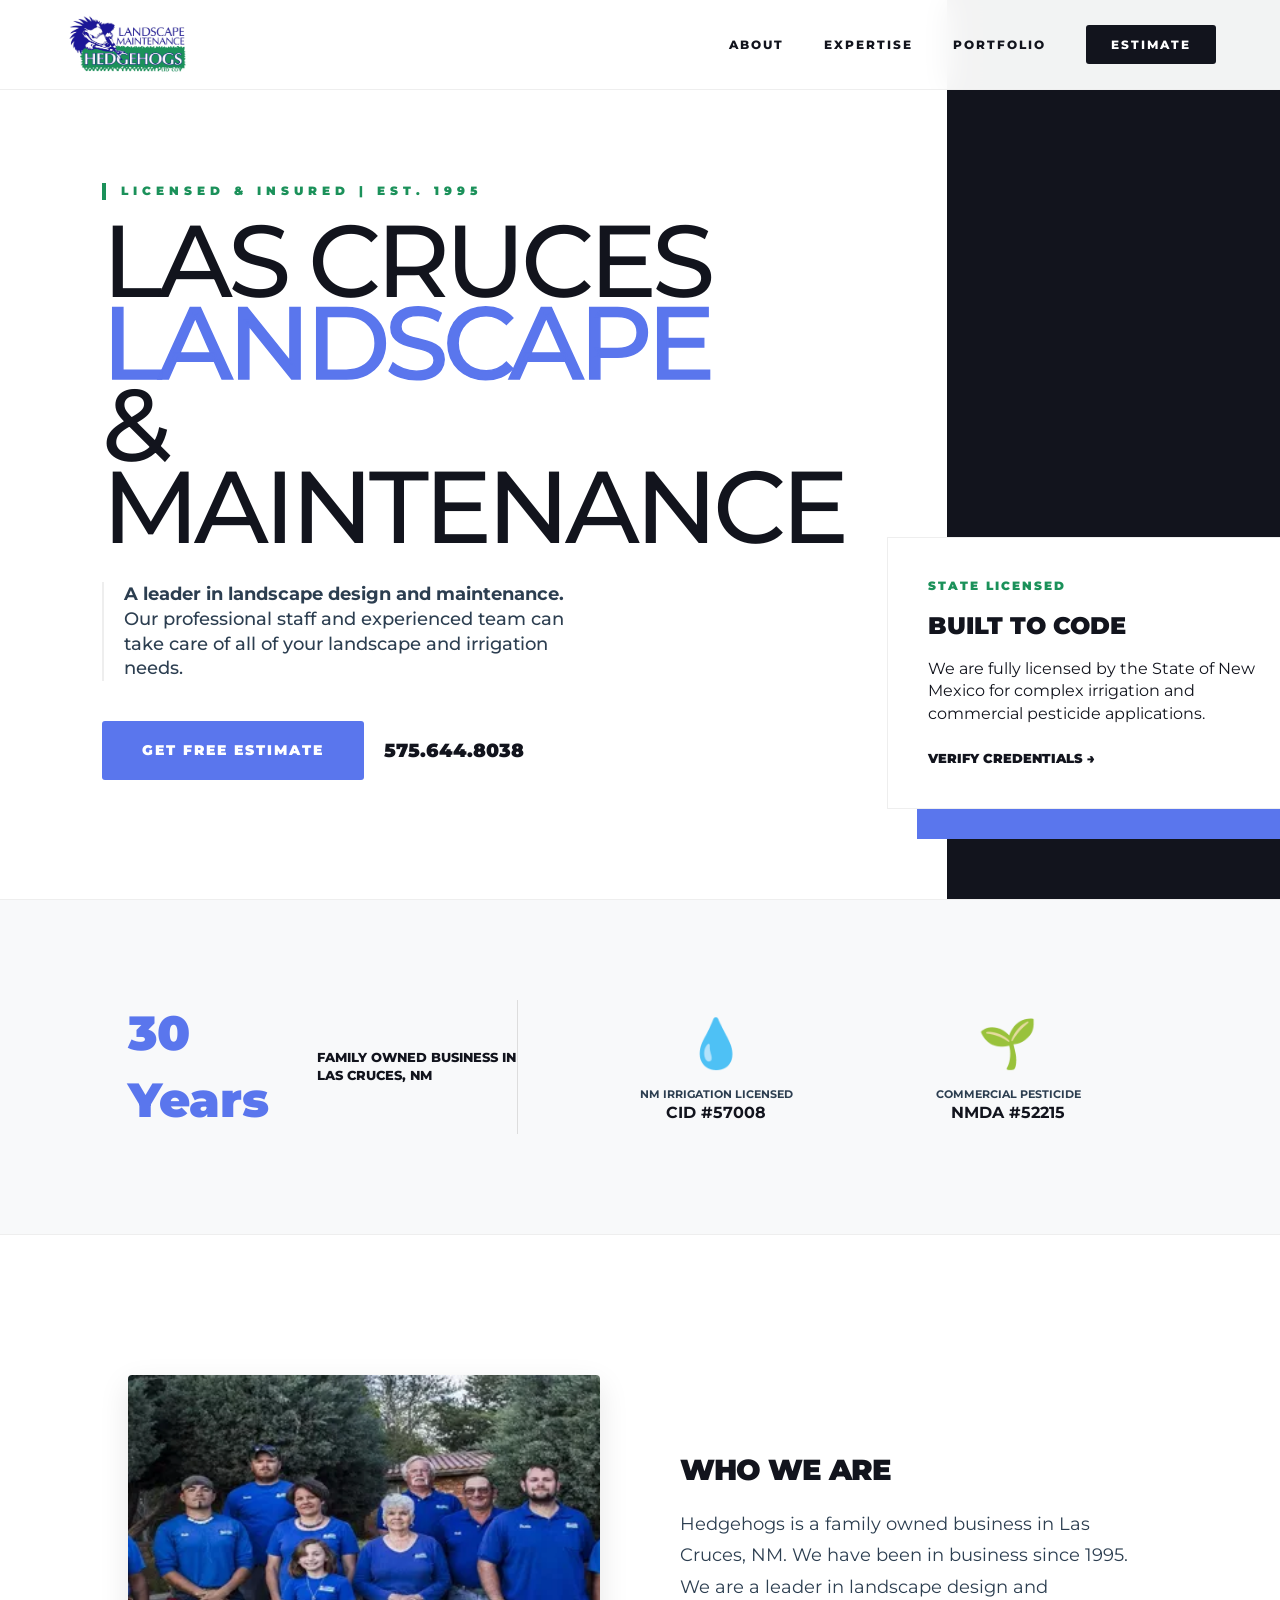
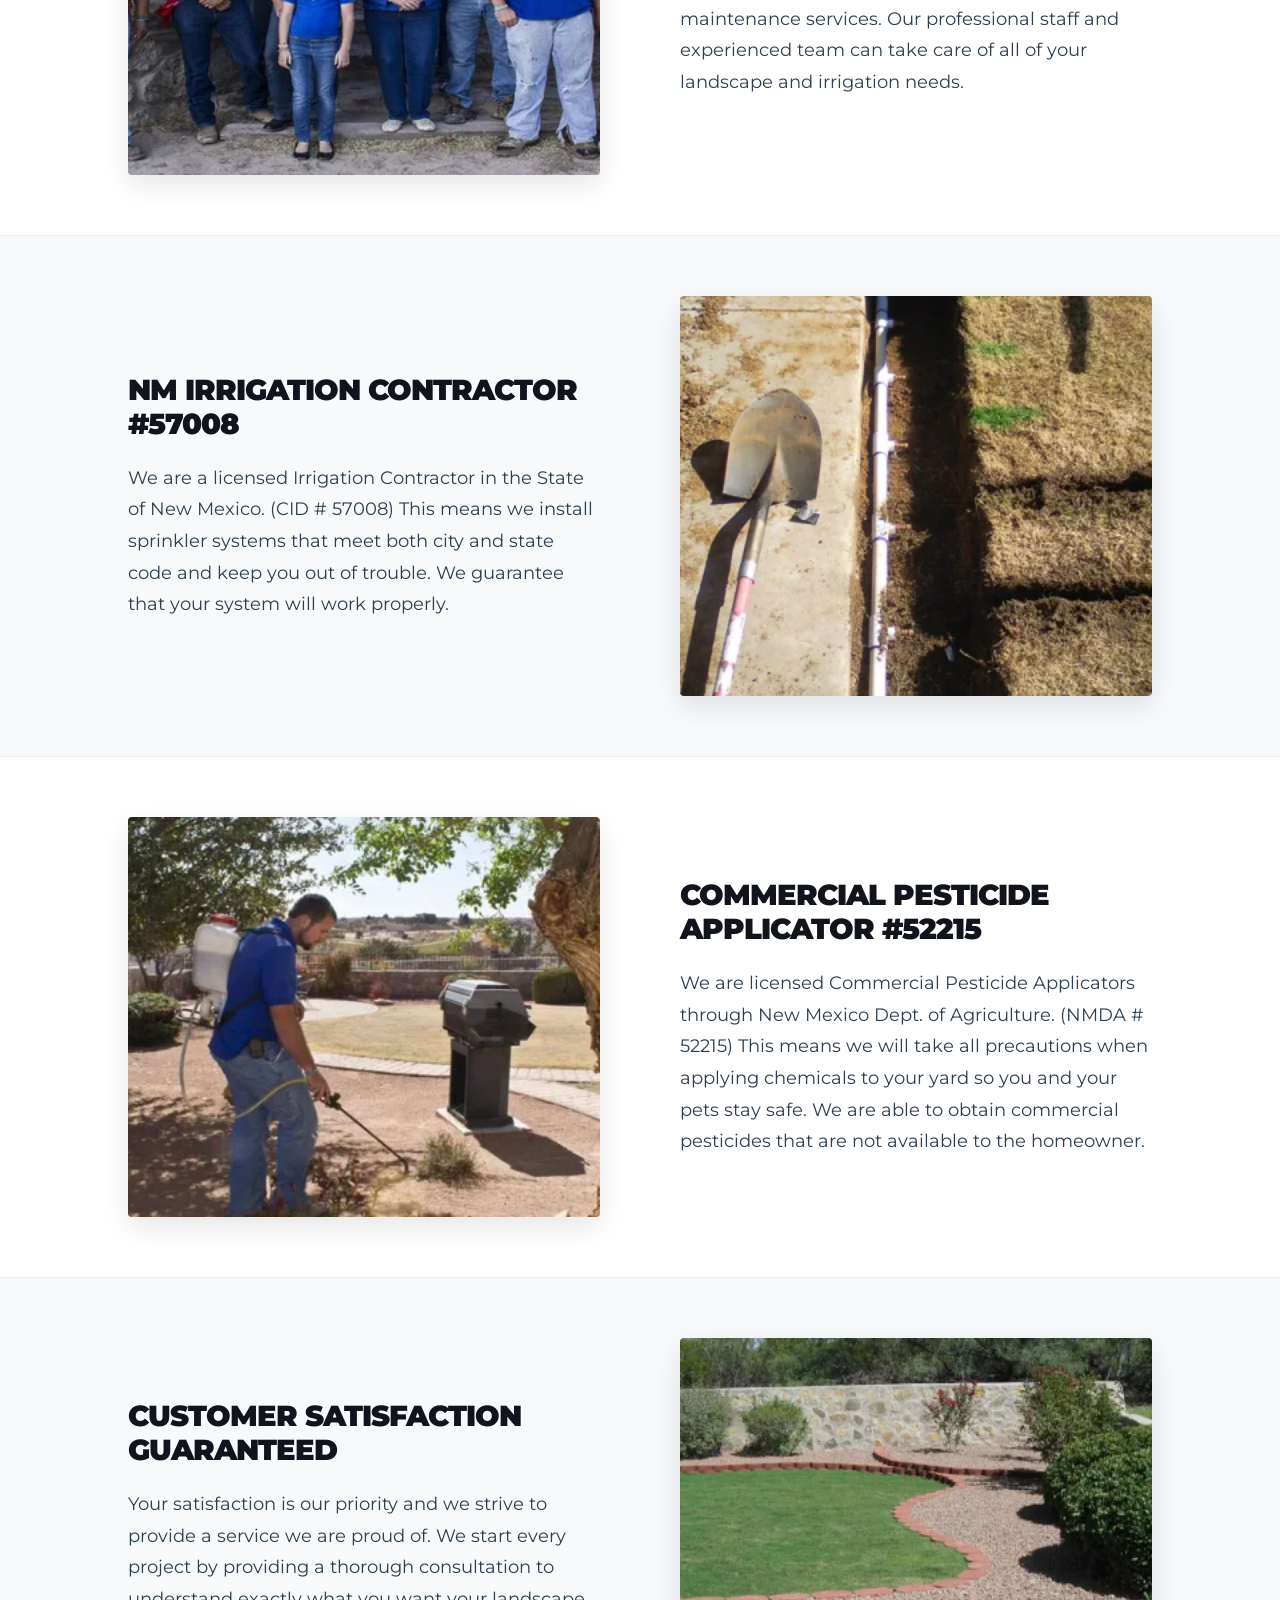
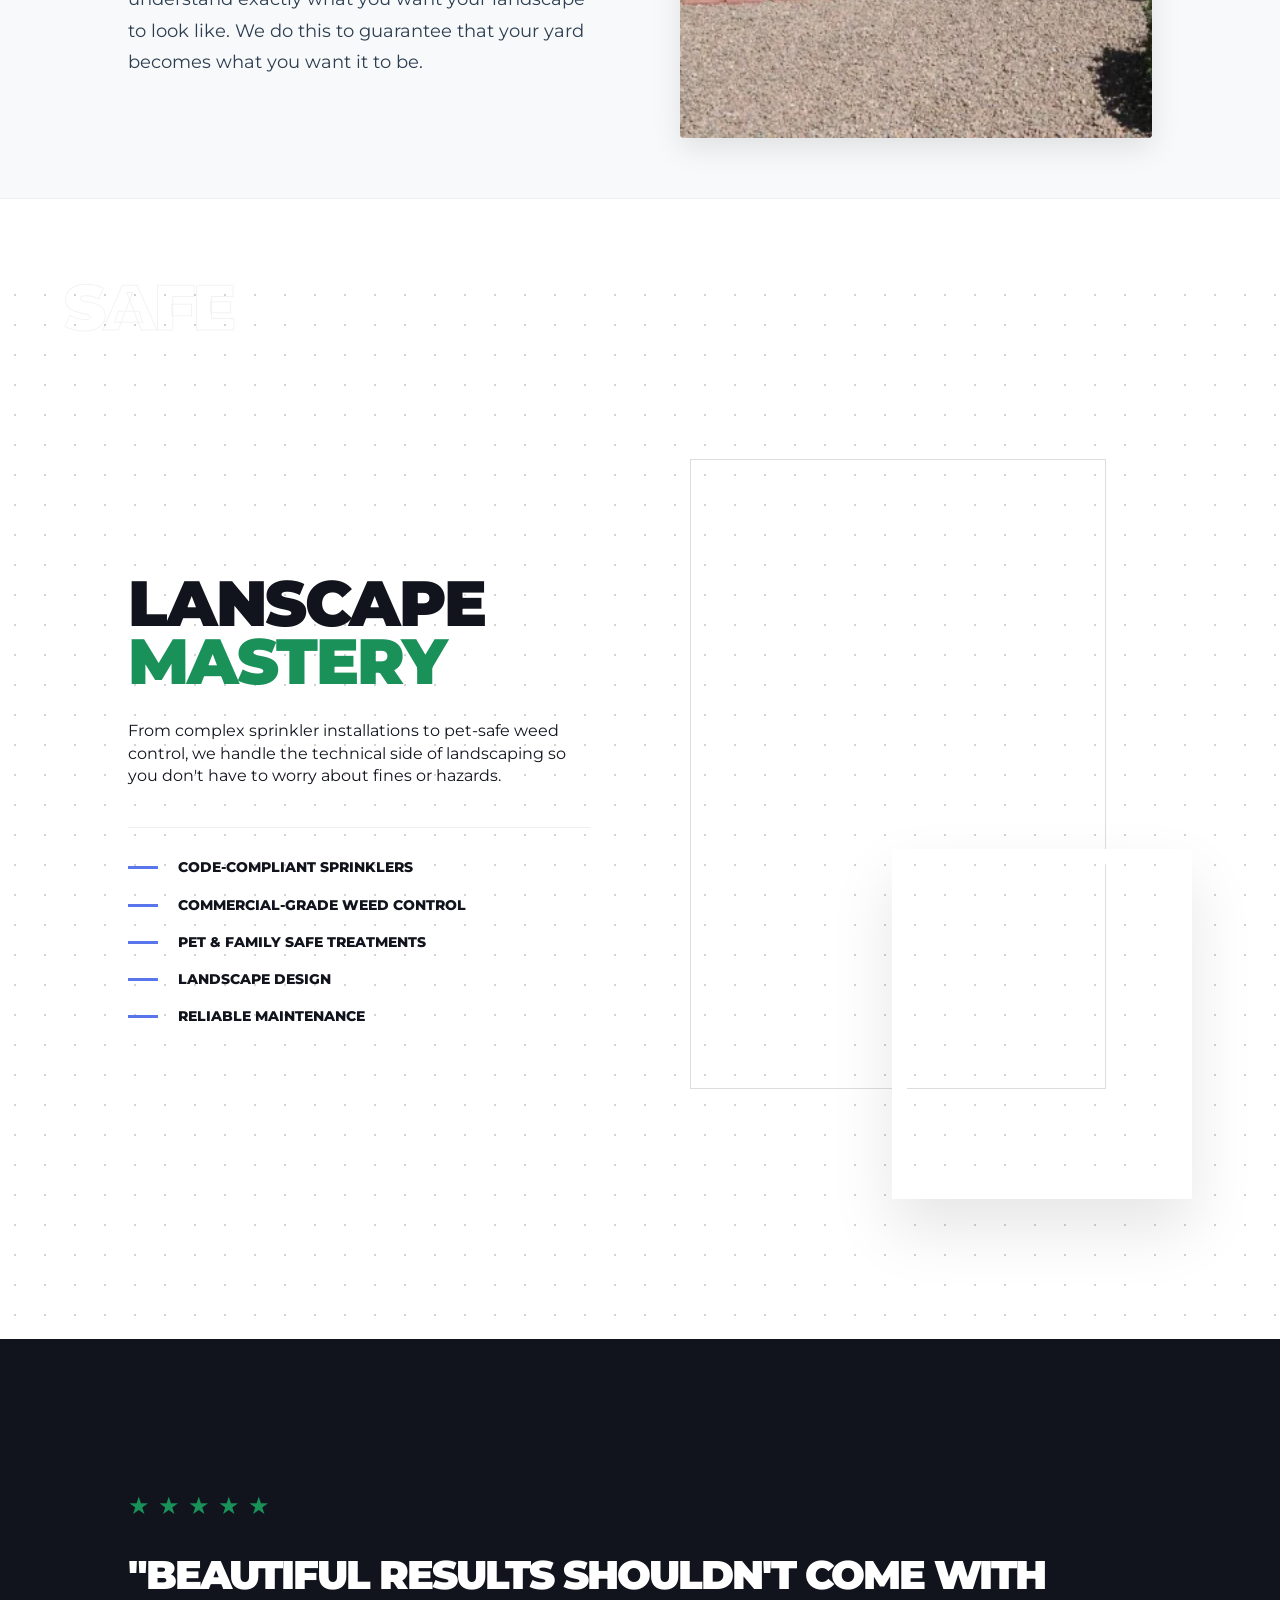
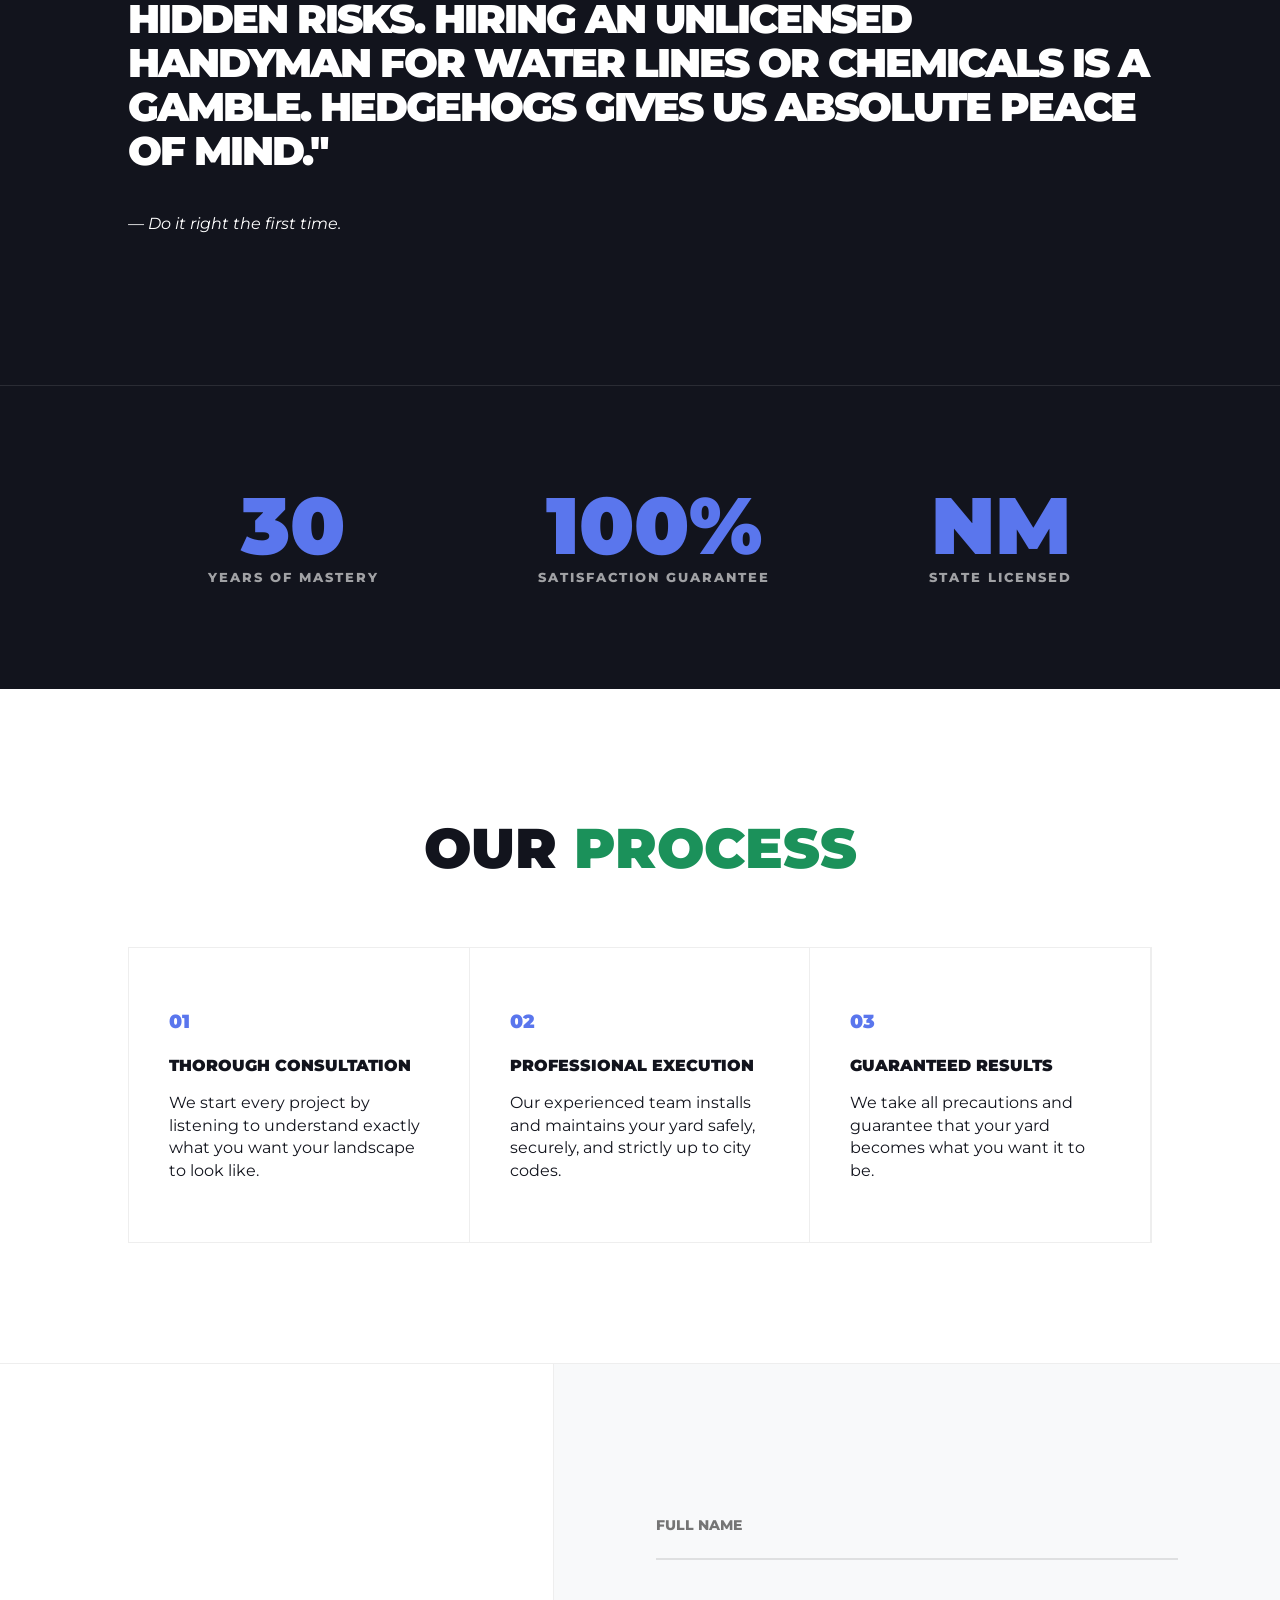
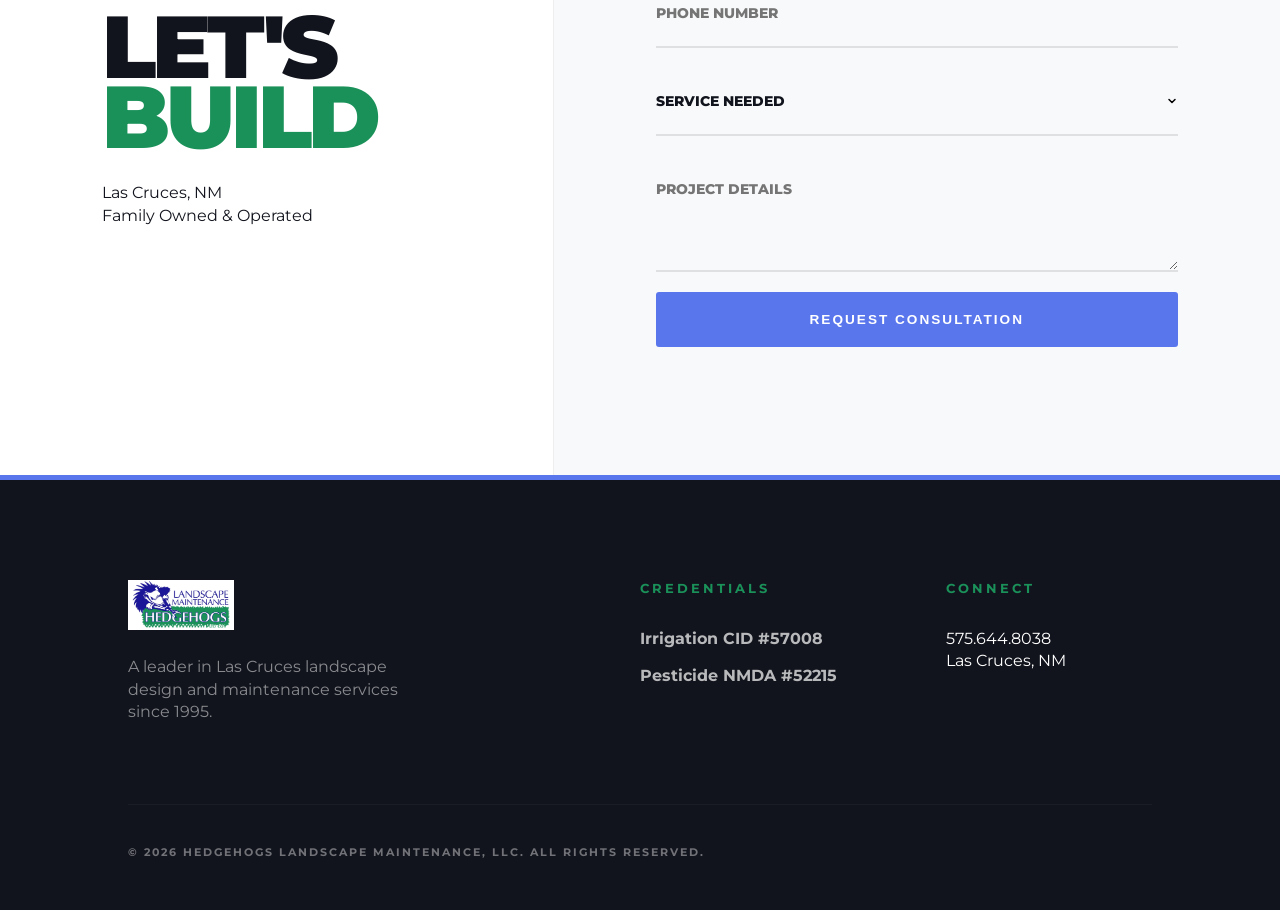
==== hedgehogs-landscape/index.html @ acfd6e80 "hedgehog lanscape" ====
<!DOCTYPE html>
<html lang="en">

<head>
    <meta charset="UTF-8">
    <meta name="viewport" content="width=device-width, initial-scale=1.0">
    <title>Hedgehogs Landscape Maintenance | Las Cruces, NM</title>
    <link href="https://fonts.googleapis.com/css2?family=Montserrat:wght@400;700;900&display=swap" rel="stylesheet">
    <style>
        /* =========================================
           0. BRAND VARIABLES
           ========================================= */
        :root {
            --primary: #5a76ed; /* Hedgehogs Soft Blue */
            --primary-green: #1b915a; /* Hedgehogs Vibrant Green */
            --dark: #12141d; /* Deep Slate/Black */
            --slate: #2c3e50;
            --light-bg: #f8f9fa;
            --white: #ffffff;
            --transition: all 0.6s cubic-bezier(0.16, 1, 0.3, 1);
            --dot-pattern: radial-gradient(#d1d1d1 1px, transparent 1px);
        }

        /* =========================================
           1. RESET & BASE
           ========================================= */
        * {
            margin: 0;
            padding: 0;
            box-sizing: border-box;
        }

        html {
            scroll-behavior: smooth;
        }

        body {
            font-family: 'Montserrat', sans-serif;
            background: var(--white);
            background-image: var(--dot-pattern);
            background-size: 30px 30px;
            color: var(--dark);
            line-height: 1.4;
            overflow-x: hidden;
            width: 100%;
            padding-bottom: 0;
        }

        /* =========================================
           2. ASYMMETRIC HEADER
           ========================================= */
        .main-header {
            position: fixed;
            top: 0;
            width: 100%;
            z-index: 1000;
            padding: 20px 5%;
            background: rgba(255, 255, 255, 0.95);
            backdrop-filter: blur(15px);
            border-bottom: 1px solid #eee;
            height: 90px;
            display: flex;
            align-items: center;
        }

        .nav-container {
            display: flex;
            justify-content: space-between;
            align-items: center;
            max-width: 1600px;
            margin: 0 auto;
            width: 100%;
        }

        .logo-wrap {
            display: flex;
            align-items: center;
            text-decoration: none;
        }

        .logo-img {
            height: 60px;
            width: auto;
            object-fit: contain;
        }

        #menu-toggle {
            display: none !important;
            visibility: hidden;
            position: absolute;
            left: -9999px;
        }

        .nav-menu {
            display: flex;
            list-style: none;
            gap: 40px;
            align-items: center;
        }

        .nav-menu a {
            text-decoration: none;
            color: var(--dark);
            font-weight: 800;
            font-size: 0.75rem;
            text-transform: uppercase;
            letter-spacing: 2px;
            position: relative;
        }

        .nav-menu a::after {
            content: '';
            position: absolute;
            bottom: -5px;
            left: 0;
            width: 0%;
            height: 2px;
            background: var(--primary);
            transition: 0.3s;
        }

        .nav-menu a:hover::after {
            width: 100%;
        }

        .nav-cta {
            background: var(--dark);
            color: var(--white) !important;
            padding: 12px 25px;
            transition: 0.3s;
            border-radius: 3px;
        }

        .nav-cta:hover {
            background: var(--primary);
        }

        /* =========================================
           3. GIANT SEO HERO
           ========================================= */
        .split-hero {
            display: flex;
            height: 100vh;
            width: 100%;
            border-bottom: 1px solid #eee;
        }

        .hero-left {
            flex: 1.2;
            padding: 10% 8% 5%;
            display: flex;
            flex-direction: column;
            justify-content: center;
            background: var(--white);
        }

        .hero-right {
            flex: 0.8;
            background: var(--dark) url('https://images.unsplash.com/photo-1558904541-efa843a96f09?auto=format&fit=crop&w=1200&q=80');
            background-size: cover;
            background-position: center;
            position: relative;
        }

        .giant-text {
            font-size: clamp(3.2rem, 8vw, 7rem);
            line-height: 0.8;
            font-weight: 500;
            text-transform: uppercase;
            margin-bottom: 35px;
            letter-spacing: -5px;
            color: var(--dark);
        }

        .giant-text span {
            color: var(--primary);
            -webkit-text-stroke: 1.5px var(--primary);
        }

        .hero-left p {
            max-width: 480px;
            font-weight: 500;
            color: var(--slate);
            margin-bottom: 40px;
            font-size: 1.1rem;
            border-left: 2px solid #eee;
            padding-left: 20px;
        }

        .floating-badge {
            font-weight: 900;
            color: var(--primary-green);
            letter-spacing: 5px;
            margin-bottom: 20px;
            font-size: 0.75rem;
            border-left: 4px solid var(--primary-green);
            padding-left: 15px;
        }

        .hero-actions {
            display: flex;
            gap: 20px;
            align-items: center;
        }

        .btn-main {
            background: var(--primary);
            color: var(--white);
            text-decoration: none;
            padding: 20px 40px;
            font-weight: 900;
            text-transform: uppercase;
            letter-spacing: 2px;
            font-size: 0.85rem;
            display: inline-block;
            transition: 0.3s;
            border: none;
            cursor: pointer;
            border-radius: 3px;
        }

        .btn-main:hover {
            background: var(--dark);
        }

        .btn-sub {
            color: var(--dark);
            font-weight: 900;
            text-decoration: none;
            font-size: 1.2rem;
        }

        .image-overlay-card {
            position: absolute;
            bottom: 10%;
            left: -60px;
            background: var(--white);
            padding: 40px;
            width: 420px;
            box-shadow: 30px 30px 0px var(--primary);
            border: 1px solid #eee;
            display: flex;
            flex-direction: column;
            gap: 15px;
        }

        .card-tag {
            font-size: 0.75rem;
            font-weight: 900;
            color: var(--primary-green);
            letter-spacing: 2px;
        }

        .image-overlay-card h3 {
            font-weight: 900;
            text-transform: uppercase;
            font-size: 1.5rem;
        }

        .inline-link {
            color: var(--dark);
            text-decoration: none;
            font-weight: 900;
            font-size: 0.8rem;
            margin-top: 10px;
            display: inline-block;
            text-transform: uppercase;
        }

        /* =========================================
           4. AUTHORITY STACK
           ========================================= */
        .authority-stack {
            padding: 100px 10%;
            background: var(--light-bg);
            border-bottom: 1px solid #eee;
        }

        .authority-grid {
            display: flex;
            align-items: center;
            justify-content: space-between;
            gap: 50px;
        }

        .award-card {
            flex: 1;
            display: flex;
            align-items: center;
            gap: 20px;
            border-right: 1px solid #ddd;
        }

        .award-card h3 { font-size: 3rem; color: var(--primary); font-weight: 900; }

        .award-card p {
            font-weight: 800;
            text-transform: uppercase;
            font-size: 0.8rem;
            max-width: 200px;
        }

        .trust-icons {
            flex: 1.5;
            display: flex;
            align-items: center;
            justify-content: space-around;
        }

        .icon-pill {
            display: flex;
            flex-direction: column;
            align-items: center;
            text-align: center;
        }

        .icon-pill .icon {
            font-size: 3rem;
            margin-bottom: 10px;
        }

        .icon-pill p {
            font-weight: 700;
            text-transform: uppercase;
            font-size: 0.7rem;
            color: var(--slate);
        }

        /* =========================================
           5. CURRENT WEBSITE CONTENT (ALTERNATING)
           ========================================= */
        .features-container {
            padding: 80px 0;
            background: var(--white);
        }

        .feature-row {
            display: flex;
            align-items: center;
            gap: 80px;
            padding: 60px 10%;
        }

        .feature-row:nth-child(even) {
            flex-direction: row-reverse;
            background-color: var(--light-bg);
            border-top: 1px solid #eee;
            border-bottom: 1px solid #eee;
        }

        .feature-image {
            flex: 1;
            min-height: 400px;
            background-size: cover;
            background-position: center;
            border-radius: 4px;
            box-shadow: 0 10px 30px rgba(0,0,0,0.1);
        }

        .feature-content {
            flex: 1;
        }

        .feature-content h2 {
            font-size: 1.8rem;
            font-weight: 900;
            text-transform: uppercase;
            line-height: 1.2;
            margin-bottom: 20px;
            letter-spacing: -1px;
            color: var(--dark);
        }

        .feature-content p {
            font-size: 1.1rem;
            color: var(--slate);
            line-height: 1.8;
            max-width: 600px;
        }

        /* =========================================
           6. ASYMMETRIC GRID (Services)
           ========================================= */
        .overlap-grid {
            padding: 180px 10%;
            display: grid;
            grid-template-columns: 1fr 1fr;
            gap: 100px;
            align-items: center;
            position: relative;
        }

        .outline-text {
            font-size: 12rem;
            position: absolute;
            top: 0;
            left: 5%;
            -webkit-text-stroke: 1px rgba(0, 0, 0, 0.05);
            color: transparent;
            z-index: -1;
            font-weight: 900;
            text-transform: uppercase;
            pointer-events: none;
        }

        .content-block h2 {
            font-size: 4rem;
            font-weight: 900;
            text-transform: uppercase;
            line-height: 0.9;
            margin-bottom: 30px;
            letter-spacing: -2px;
        }

        .content-block h2 span {
            color: var(--primary-green);
        }

        .service-check-list {
            list-style: none;
            margin-top: 40px;
            border-top: 1px solid #eee;
            padding-top: 30px;
        }

        .service-check-list li {
            font-weight: 800;
            text-transform: uppercase;
            font-size: 0.85rem;
            display: flex;
            align-items: center;
            gap: 20px;
            margin-bottom: 18px;
        }

        .service-check-list li::before {
            content: "";
            width: 30px;
            height: 3px;
            background: var(--primary);
        }

        .image-block {
            position: relative;
            height: 700px;
        }

        .main-img {
            width: 90%;
            height: 90%;
            background-size: cover;
            position: absolute;
            top: 0;
            left: 0;
            transition: var(--transition);
            border: 1px solid #ddd;
        }

        .accent-img {
            width: 65%;
            height: 50%;
            background-size: cover;
            position: absolute;
            bottom: -40px;
            right: -40px;
            border: 15px solid var(--white);
            box-shadow: 0 30px 60px rgba(0, 0, 0, 0.1);
            transition: var(--transition);
        }

        .reveal-effect:hover {
            filter: grayscale(0);
            transform: scale(1.02);
            z-index: 10;
        }

        /* =========================================
           7. EDITORIAL REVIEW
           ========================================= */
        .editorial-review {
            padding: 150px 10%;
            background: var(--dark);
            text-align: left;
            color: var(--white);
            position: relative;
            overflow: hidden;
        }

        .editorial-review blockquote {
            font-size: 2.5rem;
            font-weight: 900;
            text-transform: uppercase;
            line-height: 1.1;
            margin-bottom: 40px;
            letter-spacing: -2px;
        }

        .star-rating {
            color: var(--primary-green);
            font-size: 1.5rem;
            margin-bottom: 30px;
            letter-spacing: 8px;
        }

        /* =========================================
           8. IMPACT COUNTERS
           ========================================= */
        .impact-counters {
            display: flex;
            justify-content: space-around;
            padding: 100px 10%;
            background: var(--dark);
            color: var(--white);
            text-align: center;
            border-top: 1px solid rgba(255, 255, 255, 0.1);
        }

        .counter-item .count {
            display: block;
            font-size: 5rem;
            font-weight: 900;
            color: var(--primary);
            line-height: 1;
        }

        .counter-item .label {
            font-weight: 800;
            text-transform: uppercase;
            letter-spacing: 2px;
            font-size: 0.8rem;
            opacity: 0.6;
        }

        /* =========================================
           9. ROADMAP SECTION
           ========================================= */
        .roadmap-section {
            padding: 120px 10%;
            background: var(--white);
            position: relative;
        }

        .section-header h2 {
            font-size: 3.5rem;
            font-weight: 900;
            text-transform: uppercase;
            text-align: center;
        }

        .section-header span { color: var(--primary-green); }

        .roadmap-grid {
            display: grid;
            grid-template-columns: repeat(3, 1fr);
            gap: 0;
            margin-top: 60px;
            border: 1px solid #eee;
        }

        .road-item {
            padding: 60px 40px;
            border-right: 1px solid #eee;
            transition: 0.3s;
        }

        .road-item:hover {
            border-top: 5px solid var(--primary);
            background: var(--light-bg);
            padding-top: 55px;
        }

        .road-item .step {
            font-weight: 900;
            color: var(--primary);
            font-size: 1.2rem;
            display: block;
            margin-bottom: 20px;
        }

        .road-item h4 {
            font-weight: 900;
            text-transform: uppercase;
            margin-bottom: 15px;
        }

        /* =========================================
           10. EDITORIAL FORM & CONTACT
           ========================================= */
        .side-contact {
            display: flex;
            min-height: 700px;
            border-top: 1px solid #eee;
        }

        .contact-left {
            flex: 0.8;
            background: var(--white);
            padding: 10% 8%;
            display: flex;
            flex-direction: column;
            justify-content: center;
        }

        .contact-left h2 {
            font-size: 5.5rem;
            font-weight: 900;
            text-transform: uppercase;
            line-height: 0.8;
            margin-bottom: 30px;
            letter-spacing: -4px;
        }

        .contact-left h2 span { color: var(--primary-green); }

        .contact-right {
            flex: 1.2;
            padding: 10% 8%;
            display: flex;
            align-items: center;
            background: var(--light-bg);
            border-left: 1px solid #eee;
        }

        .editorial-form { width: 100%; display: flex; flex-direction: column; }

        .editorial-form input,
        .editorial-form select,
        .editorial-form textarea {
            width: 100%;
            padding: 25px 0;
            background: transparent;
            border: none;
            border-bottom: 2px solid rgba(0, 0, 0, 0.1);
            margin-bottom: 20px;
            font-family: 'Montserrat';
            font-weight: 800;
            text-transform: uppercase;
            font-size: 0.85rem;
            color: var(--dark);
            border-radius: 0;
            transition: 0.3s;
        }

        .editorial-form input:focus, .editorial-form select:focus, .editorial-form textarea:focus {
            outline: none;
            border-bottom-color: var(--primary);
        }

        .editorial-form select {
            appearance: none;
            background-image: url("data:image/svg+xml;charset=UTF-8,%3Csvg xmlns='http://www.w3.org/2000/svg' width='12' height='12' viewBox='0 0 24 24' fill='none' stroke='black' stroke-width='3' stroke-linecap='round' stroke-linejoin='round'%3E%3Cpolyline points='6 9 12 15 18 9'%3E%3C/polyline%3E%3C/svg%3E");
            background-repeat: no-repeat;
            background-position: right center;
        }

        /* =========================================
           11. MODERN FOOTER & STICKY CTA
           ========================================= */
        .modern-footer {
            padding: 100px 10% 50px;
            background: var(--dark);
            color: #fff;
            border-top: 5px solid var(--primary);
        }

        .footer-top {
            display: grid;
            grid-template-columns: 2fr 1fr 1fr;
            gap: 100px;
            margin-bottom: 80px;
        }

        .footer-logo-img {
            height: 50px;
            width: auto;
            margin-bottom: 20px;
        }

        .footer-brand p { opacity: 0.5; max-width: 300px; }

        .footer-links h4,
        .footer-contact h4 {
            text-transform: uppercase;
            letter-spacing: 3px;
            font-size: 0.8rem;
            margin-bottom: 30px;
            color: var(--primary-green);
        }

        .footer-links ul { list-style: none; }
        .footer-links li { margin-bottom: 15px; }
        .footer-links a {
            color: #fff;
            text-decoration: none;
            font-weight: 700;
            opacity: 0.7;
            transition: 0.3s;
        }
        .footer-links a:hover { opacity: 1; color: var(--primary); }

        .footer-bottom {
            padding-top: 40px;
            border-top: 1px solid rgba(255, 255, 255, 0.1);
            display: flex;
            justify-content: space-between;
            font-size: 0.7rem;
            font-weight: 700;
            text-transform: uppercase;
            letter-spacing: 2px;
            opacity: 0.4;
        }

        .mobile-sticky-cta {
            display: none;
            position: fixed;
            bottom: 0;
            left: 0;
            width: 100%;
            background-color: var(--primary-green);
            color: var(--white);
            text-align: center;
            padding: 18px;
            font-size: 1rem;
            font-weight: 900;
            text-transform: uppercase;
            letter-spacing: 2px;
            text-decoration: none;
            z-index: 2000;
            box-shadow: 0 -4px 10px rgba(0,0,0,0.15);
        }

        /* =========================================
           12. MOBILE OVERRIDES
           ========================================= */
        @media (max-width: 900px) {
            body { overflow-x: hidden; padding-bottom: 60px; }
            .mobile-sticky-cta { display: block; }
            
            .main-header { padding: 10px 5%; height: 80px; }
            
            .hamburger {
                display: block;
                width: 30px;
                height: 20px;
                position: relative;
                cursor: pointer;
                z-index: 1100;
            }
            .hamburger span {
                display: block;
                width: 100%;
                height: 3px;
                background: var(--dark);
                border-radius: 4px;
                position: absolute;
                top: 50%;
                transform: translateY(-50%);
                transition: 0.3s;
            }
            .hamburger span::before,
            .hamburger span::after {
                content: "";
                width: 100%;
                height: 3px;
                background: var(--dark);
                border-radius: 4px;
                position: absolute;
                left: 0;
                transition: 0.3s;
            }
            .hamburger span::before { top: -8px; }
            .hamburger span::after { top: 8px; }
            #menu-toggle:checked+.hamburger span { background: transparent; }
            #menu-toggle:checked+.hamburger span::before { top: 0; transform: rotate(45deg); }
            #menu-toggle:checked+.hamburger span::after { top: 0; transform: rotate(-45deg); }

            .nav-menu {
                position: fixed;
                top: 80px;
                left: 0;
                width: 100%;
                height: 0;
                background: #fff;
                flex-direction: column;
                overflow: hidden;
                transition: 0.5s cubic-bezier(0.16, 1, 0.3, 1);
                z-index: 1050;
            }
            #menu-toggle:checked~.nav-menu { height: 350px; border-bottom: 5px solid var(--primary); }
            .nav-menu li { width: 100%; text-align: center; padding: 15px 0; border-bottom: 1px solid #f5f5f5; }

            .split-hero { flex-direction: column; height: auto; margin-top: 80px; }
            .hero-right { height: 450px; order: -1; margin-top: 70px; }
            .hero-left { padding: 60px 5% 80px; text-align: center; }
            .hero-left h1 { font-size: 3.5rem; letter-spacing: -2px; }
            .hero-left p { border-left: none; padding-left: 0; margin-inline: auto; }
            .hero-actions { flex-direction: column; justify-content: center; }
            
            .image-overlay-card {
                width: 90%;
                left: 5%;
                bottom: -50px;
                padding: 25px;
                box-shadow: 15px 15px 0px var(--primary);
            }

            .authority-grid { flex-direction: column; text-align: center; }
            .award-card { border-right: none; border-bottom: 1px solid #ddd; padding-bottom: 30px; justify-content: center;}
            .trust-icons { flex-direction: column; gap: 40px; padding-top: 30px; }

            .feature-row, .feature-row:nth-child(even) {
                flex-direction: column;
                padding: 60px 5%;
                text-align: center;
                gap: 40px;
            }
            .feature-image { width: 100%; height: 300px; min-height: auto; }

            .overlap-grid { grid-template-columns: 1fr; padding: 100px 5%; gap: 60px; }
            .outline-text { font-size: 5rem; top: -30px; }
            .image-block { height: 400px; }
            .accent-img { display: none; }

            .editorial-review blockquote { font-size: 1.5rem; }
            .impact-counters { flex-direction: column; gap: 60px; }
            .roadmap-grid { grid-template-columns: 1fr; }
            .road-item { border-right: none; border-bottom: 1px solid #eee; }

            .side-contact { flex-direction: column; }
            .contact-left h2 { font-size: 4rem; }
            .btn-main { width: 100%; text-align: center; }

            .footer-top { grid-template-columns: 1fr; gap: 50px; }
            .footer-bottom { flex-direction: column; gap: 20px; text-align: center; }
        }
    </style>
</head>

<body>

    <header class="main-header">
        <div class="nav-container">
            <a href="#" class="logo-wrap">
                <img src="images/logo.webp" alt="Hedgehogs Logo" class="logo-img">
            </a>
            <nav>
                <input type="checkbox" id="menu-toggle" class="nav-checkbox">
                <label for="menu-toggle" class="hamburger"><span></span></label>
                <ul class="nav-menu">
                    <li><a href="#about">About</a></li>
                    <li><a href="#services">Expertise</a></li>
                    <li><a href="#results">Portfolio</a></li>
                    <li><a href="#contact" class="nav-cta">Estimate</a></li>
                </ul>
            </nav>
        </div>
    </header>

    <section class="split-hero">
        <div class="hero-left">
            <div class="floating-badge">LICENSED & INSURED | EST. 1995</div>
            <h1 class="giant-text">
                Las Cruces<br>
                <span>Landscape</span><br>
                & Maintenance
            </h1>
            <p><strong>A leader in landscape design and maintenance.</strong> Our professional staff and experienced team can take care of all of your landscape and irrigation needs.</p>
            <div class="hero-actions">
                <a href="#contact" class="btn-main">Get Free Estimate</a>
                <a href="tel:5756448038" class="btn-sub">575.644.8038</a>
            </div>
        </div>
        <div class="hero-right">
            <div class="image-overlay-card">
                <span class="card-tag">STATE LICENSED</span>
                <h3>Built to Code</h3>
                <p>We are fully licensed by the State of New Mexico for complex irrigation and commercial pesticide applications.</p>
                <a href="#about" class="inline-link">Verify Credentials →</a>
            </div>
        </div>
    </section>

    <section class="authority-stack">
        <div class="authority-grid">
            <div class="award-card">
                <h3>30 Years</h3>
                <p>Family Owned Business in Las Cruces, NM</p>
            </div>
            <div class="trust-icons">
                <div class="icon-pill">
                    <span class="icon">💧</span>
                    <p>NM Irrigation Licensed</p>
                    <strong>CID #57008</strong>
                </div>
                <div class="icon-pill">
                    <span class="icon">🌱</span>
                    <p>Commercial Pesticide</p>
                    <strong>NMDA #52215</strong>
                </div>
            </div>
        </div>
    </section>

    <section id="about" class="features-container">
        
        <div class="feature-row">
            <div class="feature-image" style="background-image: url('images/who-we-are.webp'); background-color: #eee;"></div>
            <div class="feature-content">
                <h2>Who We Are</h2>
                <p>Hedgehogs is a family owned business in Las Cruces, NM. We have been in business since 1995. We are a leader in landscape design and maintenance services. Our professional staff and experienced team can take care of all of your landscape and irrigation needs.</p>
            </div>
        </div>

        <div class="feature-row">
            <div class="feature-image" style="background-image: url('images//irrigation.webp'); background-color: #eee;"></div>
            <div class="feature-content">
                <h2>NM Irrigation Contractor #57008</h2>
                <p>We are a licensed Irrigation Contractor in the State of New Mexico. (CID # 57008) This means we install sprinkler systems that meet both city and state code and keep you out of trouble. We guarantee that your system will work properly.</p>
            </div>
        </div>

        <div class="feature-row">
            <div class="feature-image" style="background-image: url('images/pesticide.webp'); background-color: #eee;"></div>
            <div class="feature-content">
                <h2>Commercial Pesticide Applicator #52215</h2>
                <p>We are licensed Commercial Pesticide Applicators through New Mexico Dept. of Agriculture. (NMDA # 52215) This means we will take all precautions when applying chemicals to your yard so you and your pets stay safe. We are able to obtain commercial pesticides that are not available to the homeowner.</p>
            </div>
        </div>

        <div class="feature-row">
            <div class="feature-image" style="background-image: url('images/customer-satisfaction.webp'); background-color: #eee;"></div>
            <div class="feature-content">
                <h2>Customer Satisfaction Guaranteed</h2>
                <p>Your satisfaction is our priority and we strive to provide a service we are proud of. We start every project by providing a thorough consultation to understand exactly what you want your landscape to look like. We do this to guarantee that your yard becomes what you want it to be.</p>
            </div>
        </div>

    </section>

    <section id="services" class="overlap-grid">
        <div class="content-block">
            <h2 class="outline-text">Safe</h2>
            <h2>Lanscape <span>Mastery</span></h2>
            <p>From complex sprinkler installations to pet-safe weed control, we handle the technical side of landscaping so you don't have to worry about fines or hazards.</p>
            <ul class="service-check-list">
                <li>Code-Compliant Sprinklers</li>
                <li>Commercial-Grade Weed Control</li>
                <li>Pet & Family Safe Treatments</li>
                <li>Landscape Design</li>
                <li>Reliable Maintenance</li>
            </ul>
        </div>
        <div class="image-block">
            <div class="main-img reveal-effect" style="background-image: url('https://images.unsplash.com/photo-1584622650111-993a426fbf0a?auto=format&fit=crop&w=800&q=80');"></div>
            <div class="accent-img reveal-effect" style="background-image: url('https://images.unsplash.com/photo-1600006275815-585d6eb0b36c?auto=format&fit=crop&w=600&q=80');"></div>
        </div>
    </section>

    <section class="editorial-review">
        <div class="review-content">
            <div class="star-rating">★★★★★</div>
            <blockquote>"Beautiful results shouldn't come with hidden risks. Hiring an unlicensed handyman for water lines or chemicals is a gamble. Hedgehogs gives us absolute peace of mind."</blockquote>
            <cite>— Do it right the first time.</cite>
        </div>
    </section>

    <section class="impact-counters">
        <div class="counter-item">
            <span class="count">30</span>
            <span class="label">Years of Mastery</span>
        </div>
        <div class="counter-item">
            <span class="count">100%</span>
            <span class="label">Satisfaction Guarantee</span>
        </div>
        <div class="counter-item">
            <span class="count">NM</span>
            <span class="label">State Licensed</span>
        </div>
    </section>

    <section class="roadmap-section">
        <div class="section-header center">
            <h2 class="outline-text">Path</h2>
            <h2>Our <span>Process</span></h2>
        </div>
        <div class="roadmap-grid">
            <div class="road-item">
                <span class="step">01</span>
                <h4>Thorough Consultation</h4>
                <p>We start every project by listening to understand exactly what you want your landscape to look like.</p>
            </div>
            <div class="road-item">
                <span class="step">02</span>
                <h4>Professional Execution</h4>
                <p>Our experienced team installs and maintains your yard safely, securely, and strictly up to city codes.</p>
            </div>
            <div class="road-item">
                <span class="step">03</span>
                <h4>Guaranteed Results</h4>
                <p>We take all precautions and guarantee that your yard becomes what you want it to be.</p>
            </div>
        </div>
    </section>

    <section id="contact" class="side-contact">
        <div class="contact-left">
            <h2>Let's <span>Build</span></h2>
            <p>Las Cruces, NM</p>
            <p>Family Owned & Operated</p>
        </div>
        <div class="contact-right">
            <form class="editorial-form">
                <input type="text" placeholder="FULL NAME" required>
                <input type="text" placeholder="PHONE NUMBER" required>
                <select required>
                    <option value="" disabled selected>SERVICE NEEDED</option>
                    <option value="irrigation">Irrigation Installation</option>
                    <option value="pesticide">Weed Control / Pesticide</option>
                    <option value="design">Landscape Design</option>
                    <option value="maintenance">Yard Maintenance</option>
                </select>
                <textarea placeholder="PROJECT DETAILS" rows="4"></textarea>
                <button type="submit" class="btn-main">Request Consultation</button>
            </form>
        </div>
    </section>

    <footer class="modern-footer">
        <div class="footer-top">
            <div class="footer-brand">
                <img src="images/logo.webp" alt="Hedgehogs Logo" class="footer-logo-img">
                <p>A leader in Las Cruces landscape design and maintenance services since 1995.</p>
            </div>
            <div class="footer-links">
                <h4>Credentials</h4>
                <ul>
                    <li><a href="#">Irrigation CID #57008</a></li>
                    <li><a href="#">Pesticide NMDA #52215</a></li>
                </ul>
            </div>
            <div class="footer-contact">
                <h4>Connect</h4>
                <p>575.644.8038</p>
                <p>Las Cruces, NM</p>
            </div>
        </div>
        <div class="footer-bottom">
            <p>&copy; 2026 Hedgehogs Landscape Maintenance, LLC. All Rights Reserved.</p>
        </div>
    </footer>

    <a href="tel:5756448038" class="mobile-sticky-cta">
        Tap to Call: (575) 644-8038
    </a>

</body>

</html>
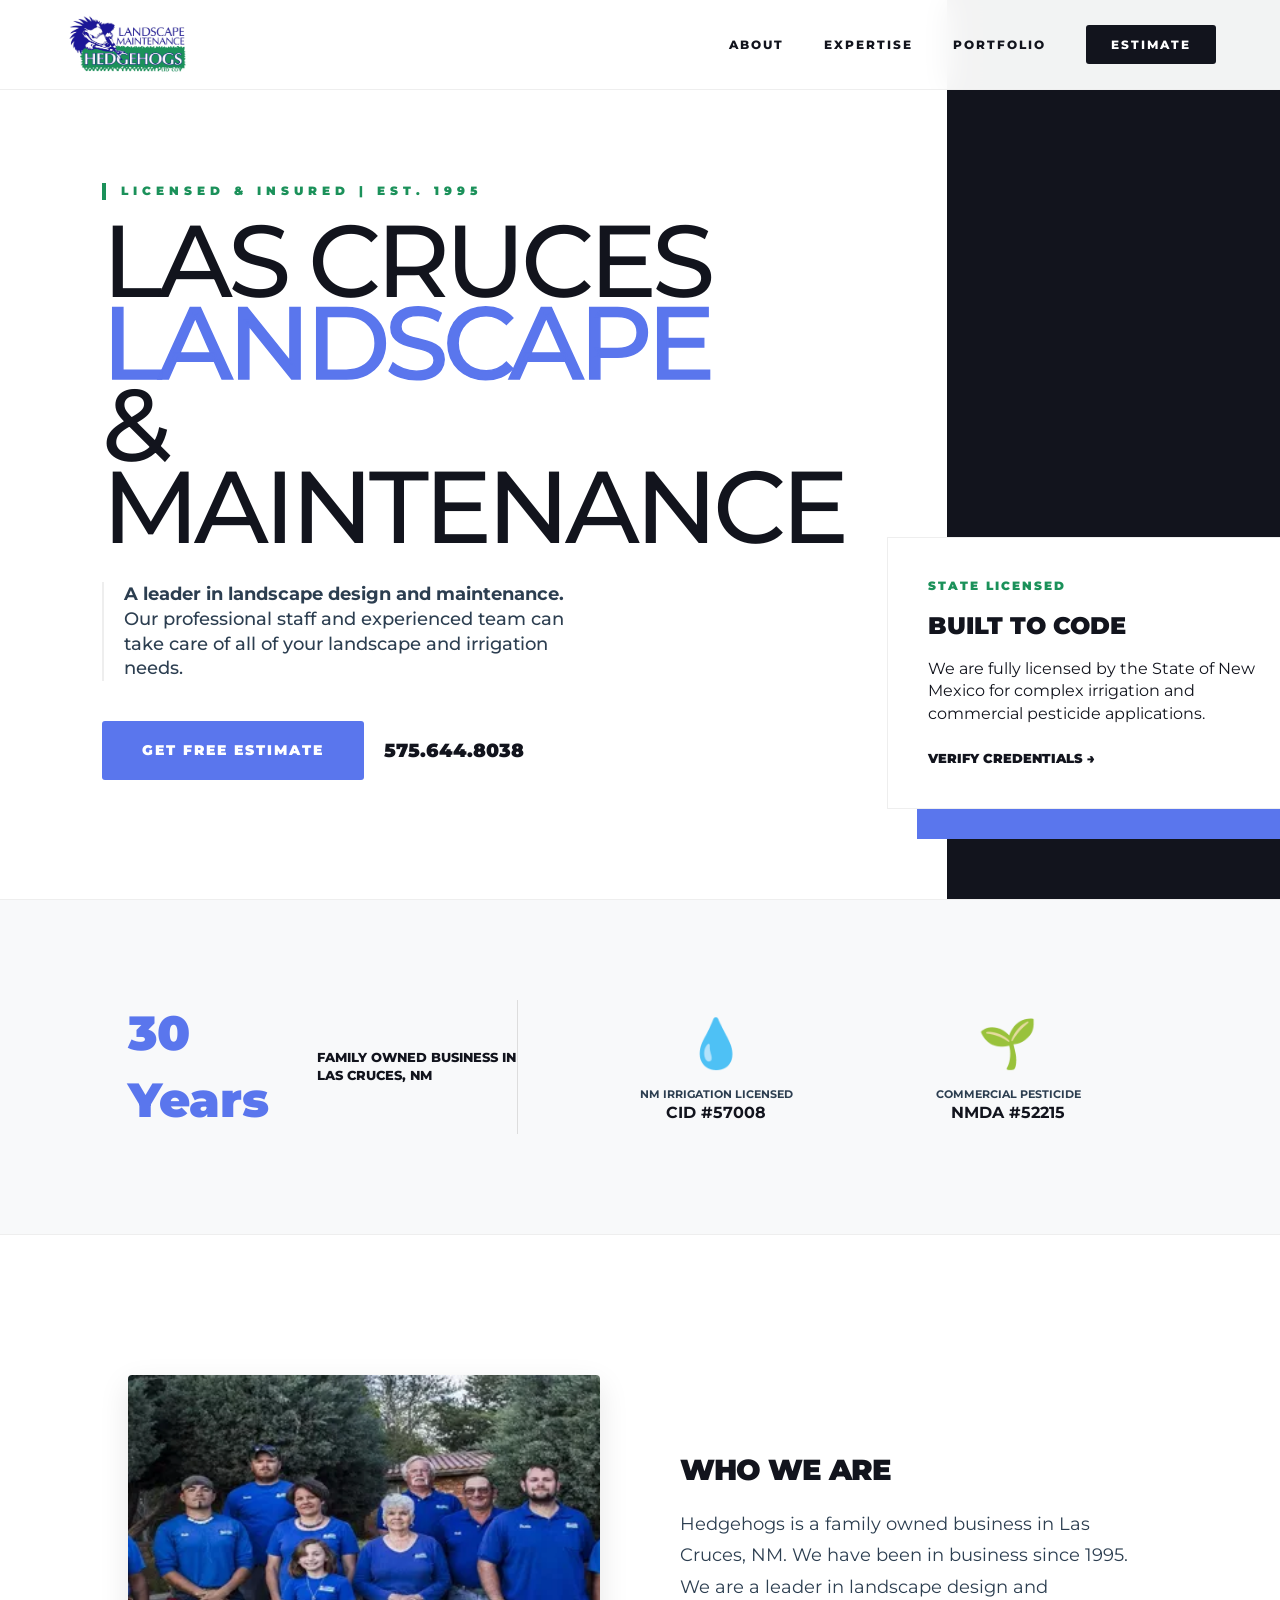
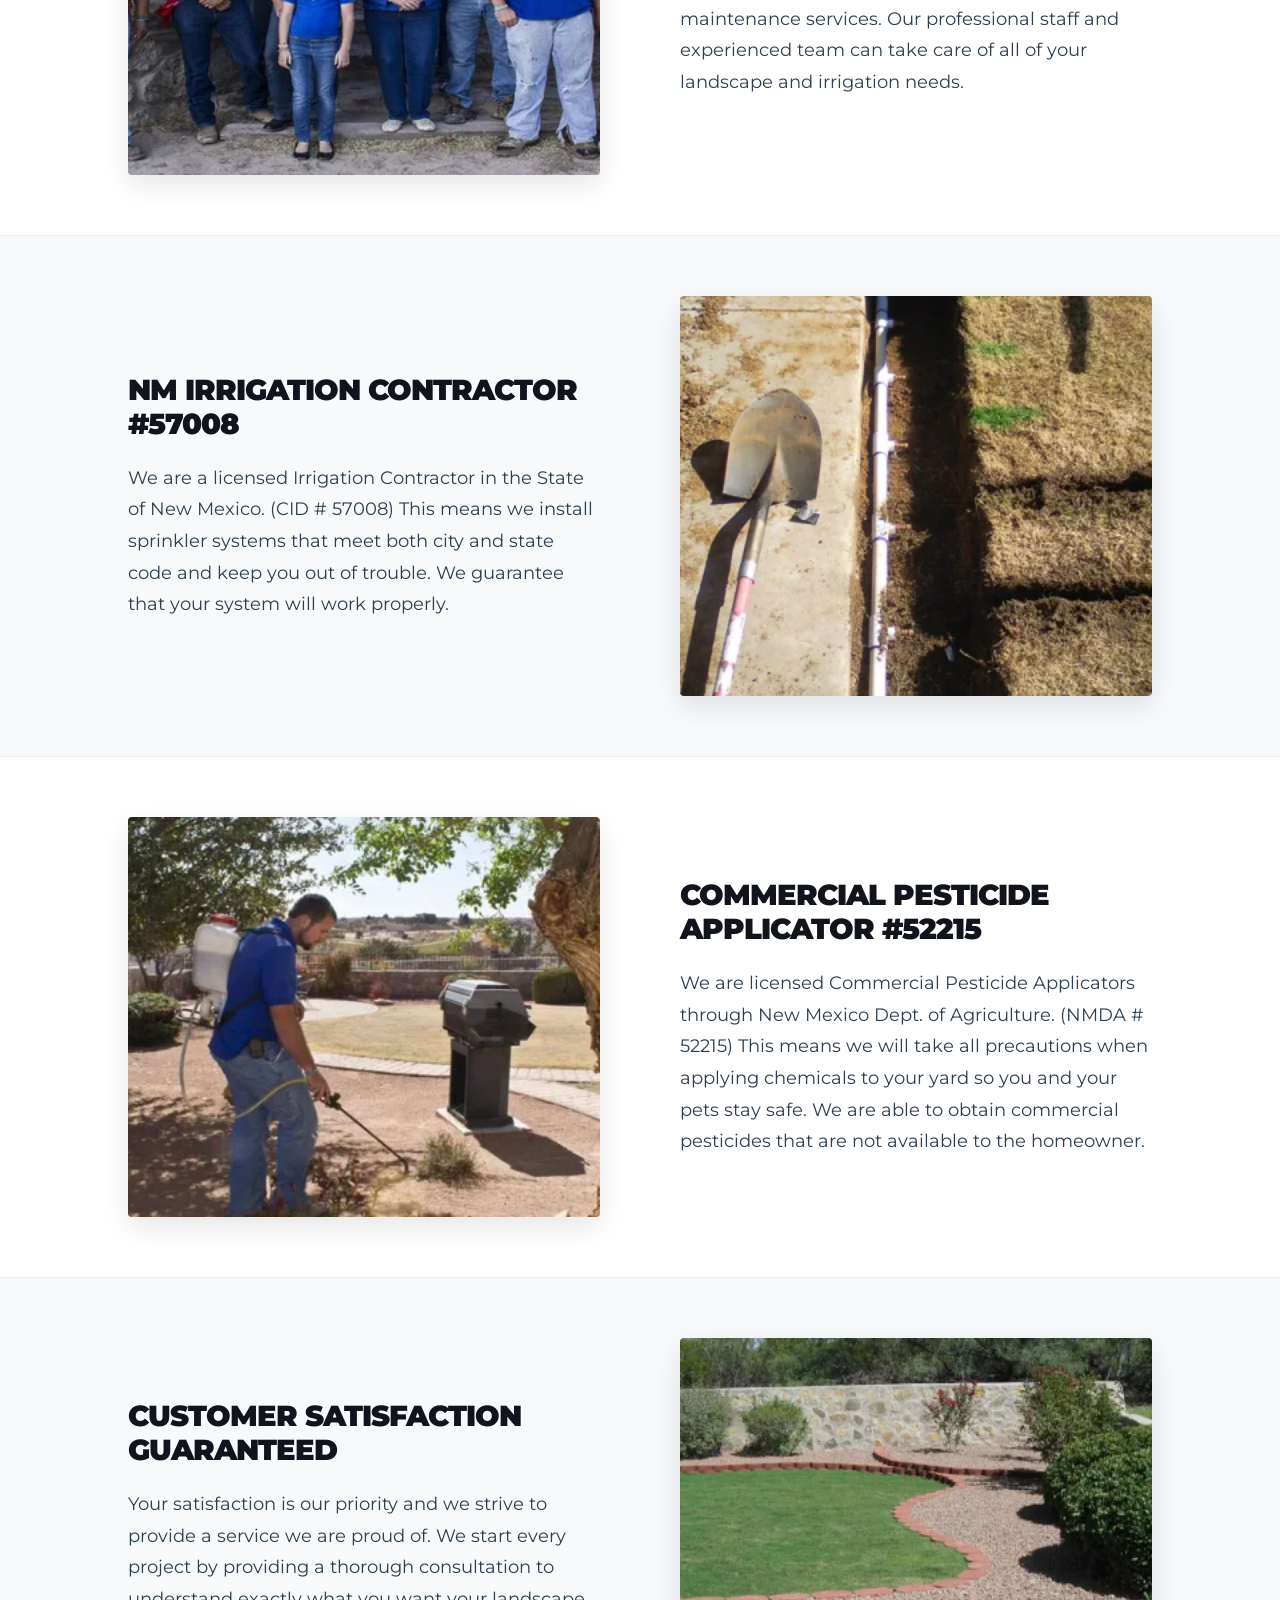
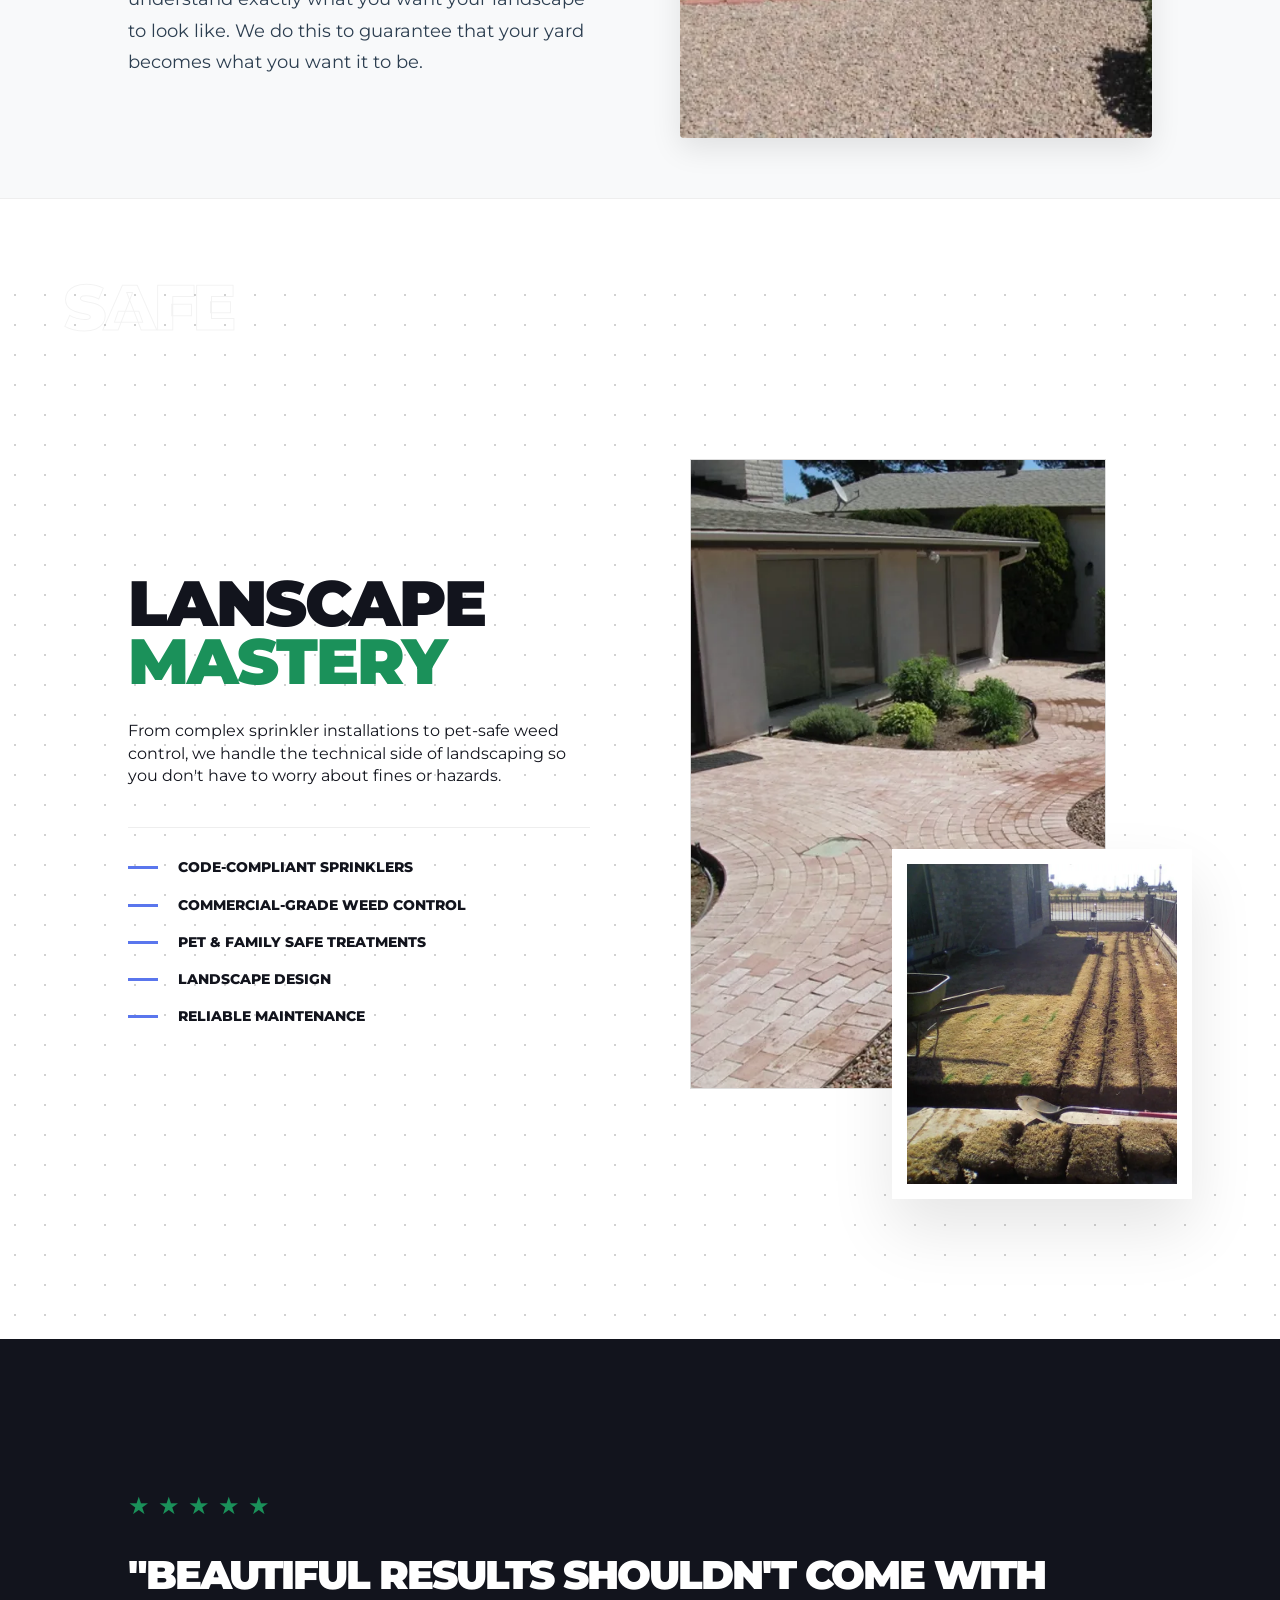
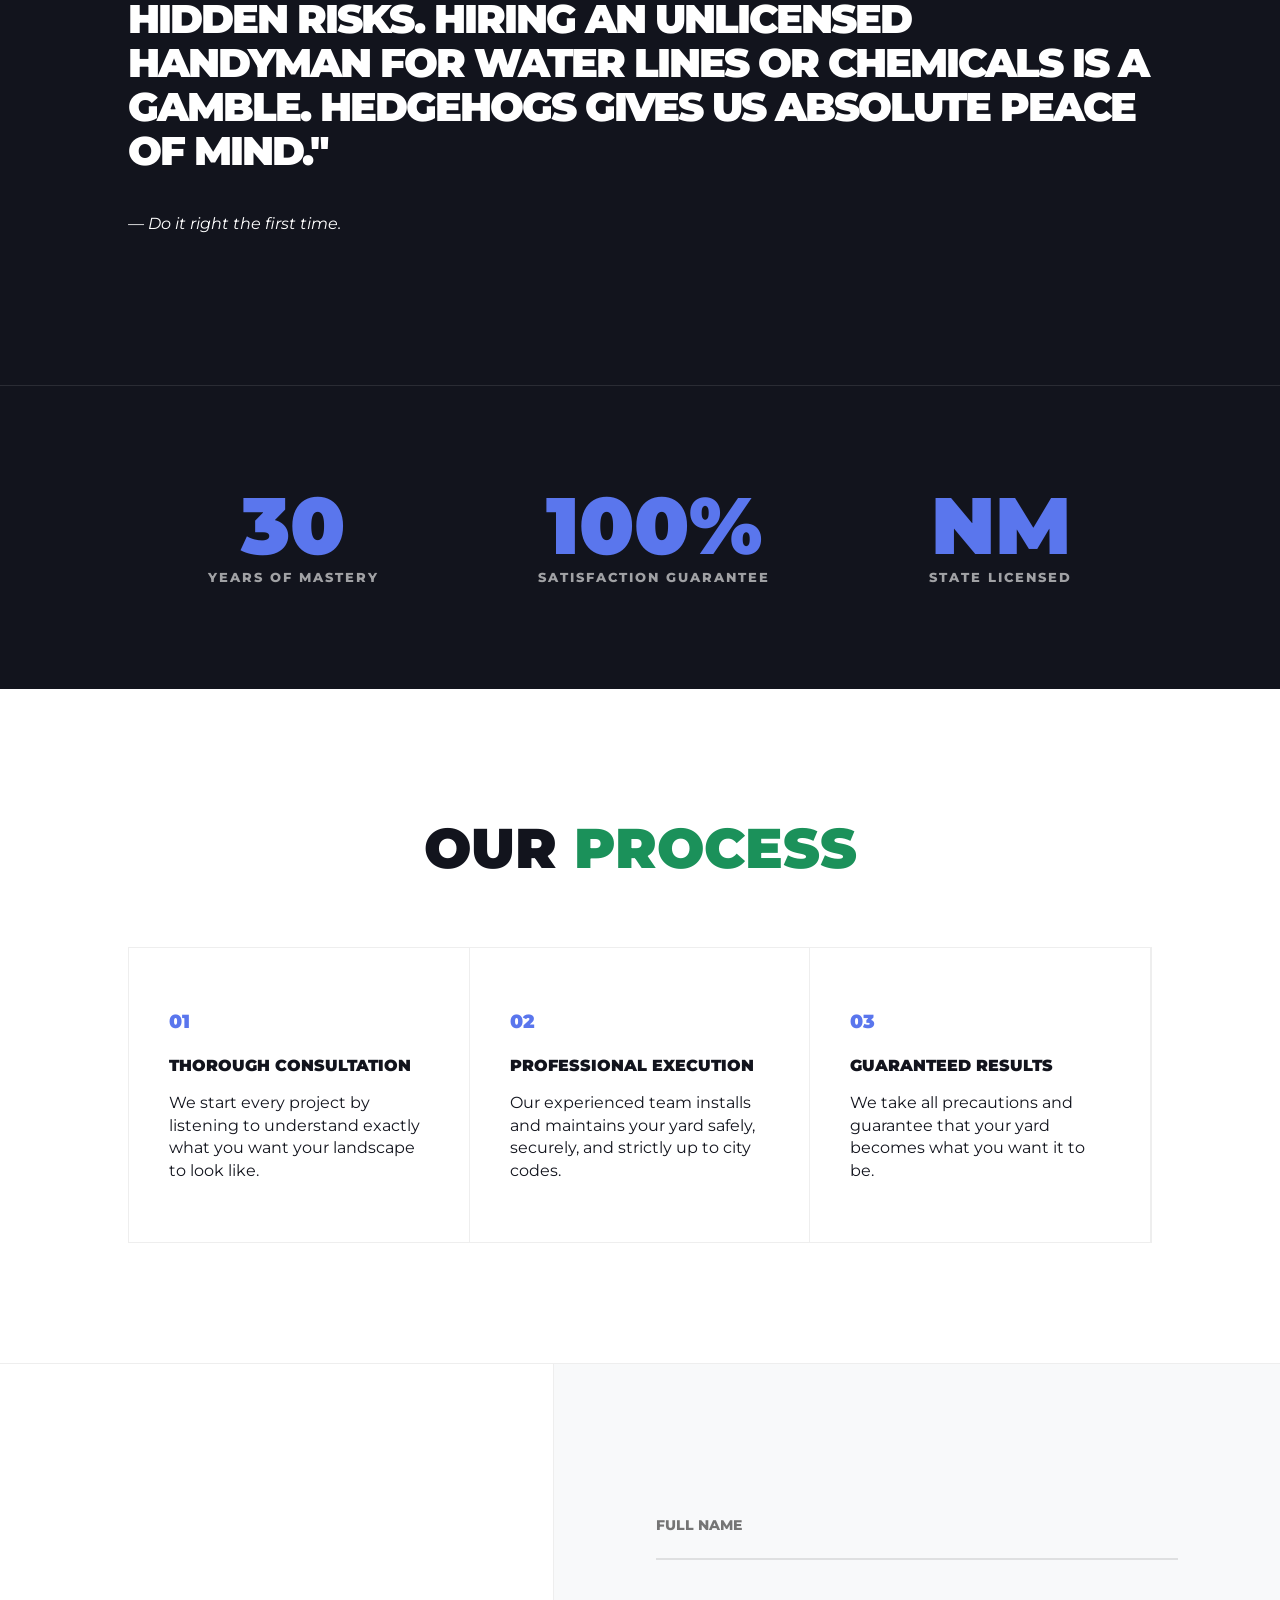
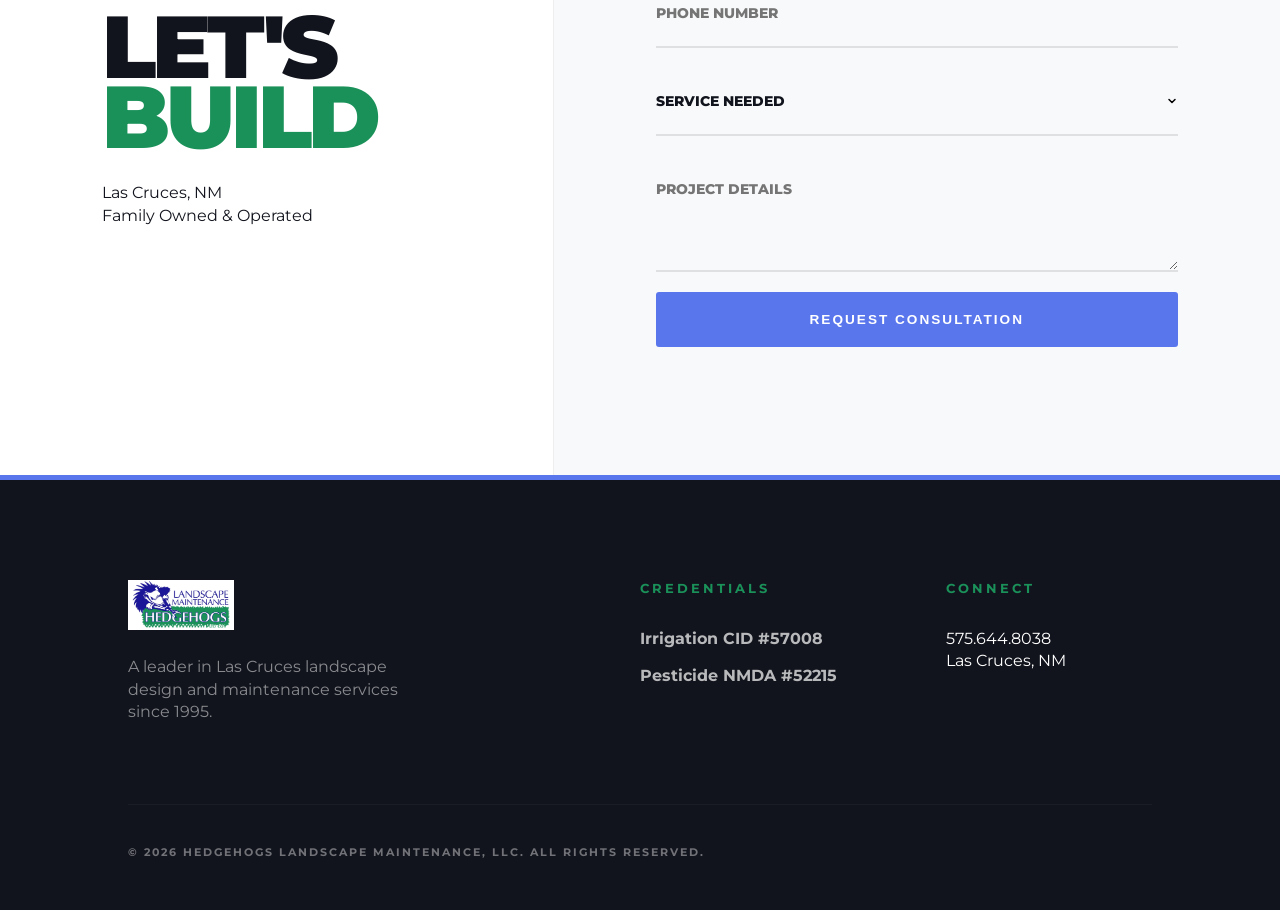
==== commit 52eb941e: "hedgehog lanscape" ====
--- a/hedgehogs-landscape/index.html
+++ b/hedgehogs-landscape/index.html
@@ -951,8 +951,8 @@
             </ul>
         </div>
         <div class="image-block">
-            <div class="main-img reveal-effect" style="background-image: url('https://images.unsplash.com/photo-1584622650111-993a426fbf0a?auto=format&fit=crop&w=800&q=80');"></div>
-            <div class="accent-img reveal-effect" style="background-image: url('https://images.unsplash.com/photo-1600006275815-585d6eb0b36c?auto=format&fit=crop&w=600&q=80');"></div>
+            <div class="main-img reveal-effect" style="background-image: url('images/pavers.webp');"></div>
+            <div class="accent-img reveal-effect" style="background-image: url('images/sprinklers.webp');"></div>
         </div>
     </section>
 
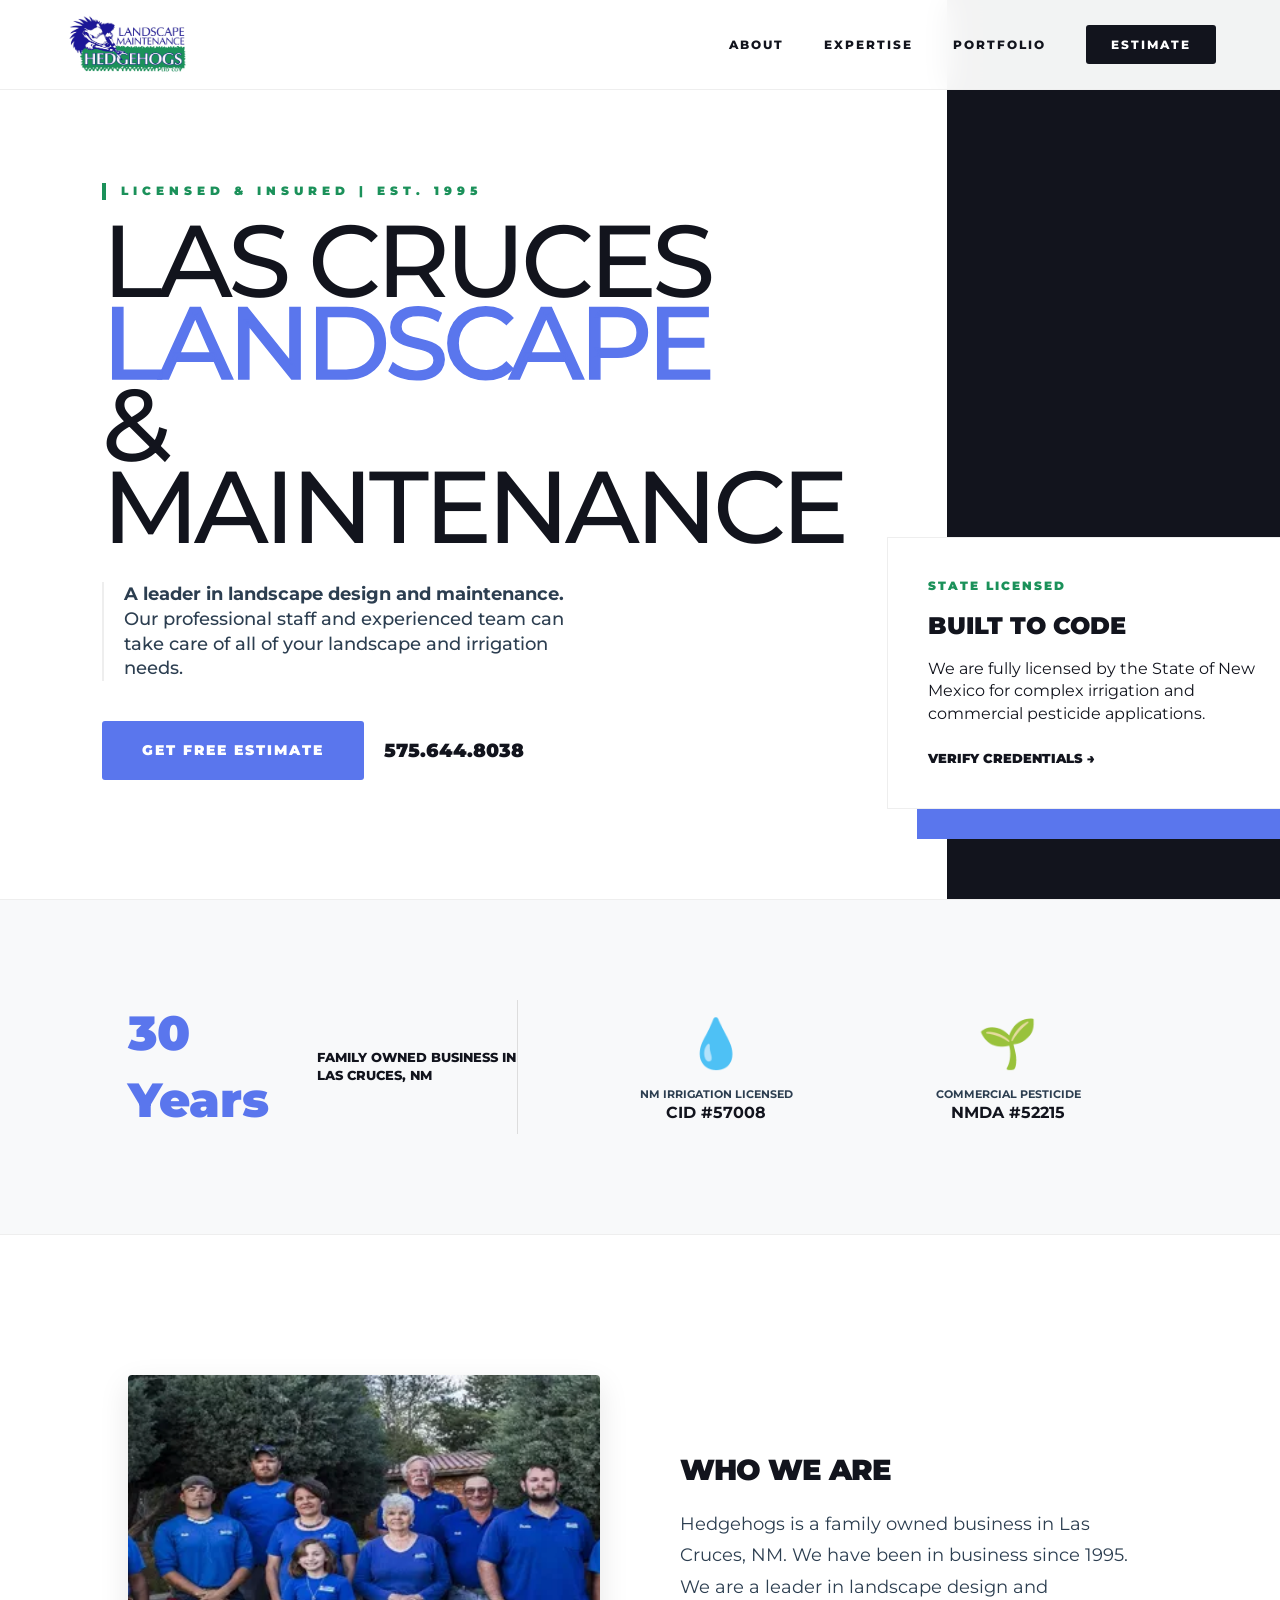
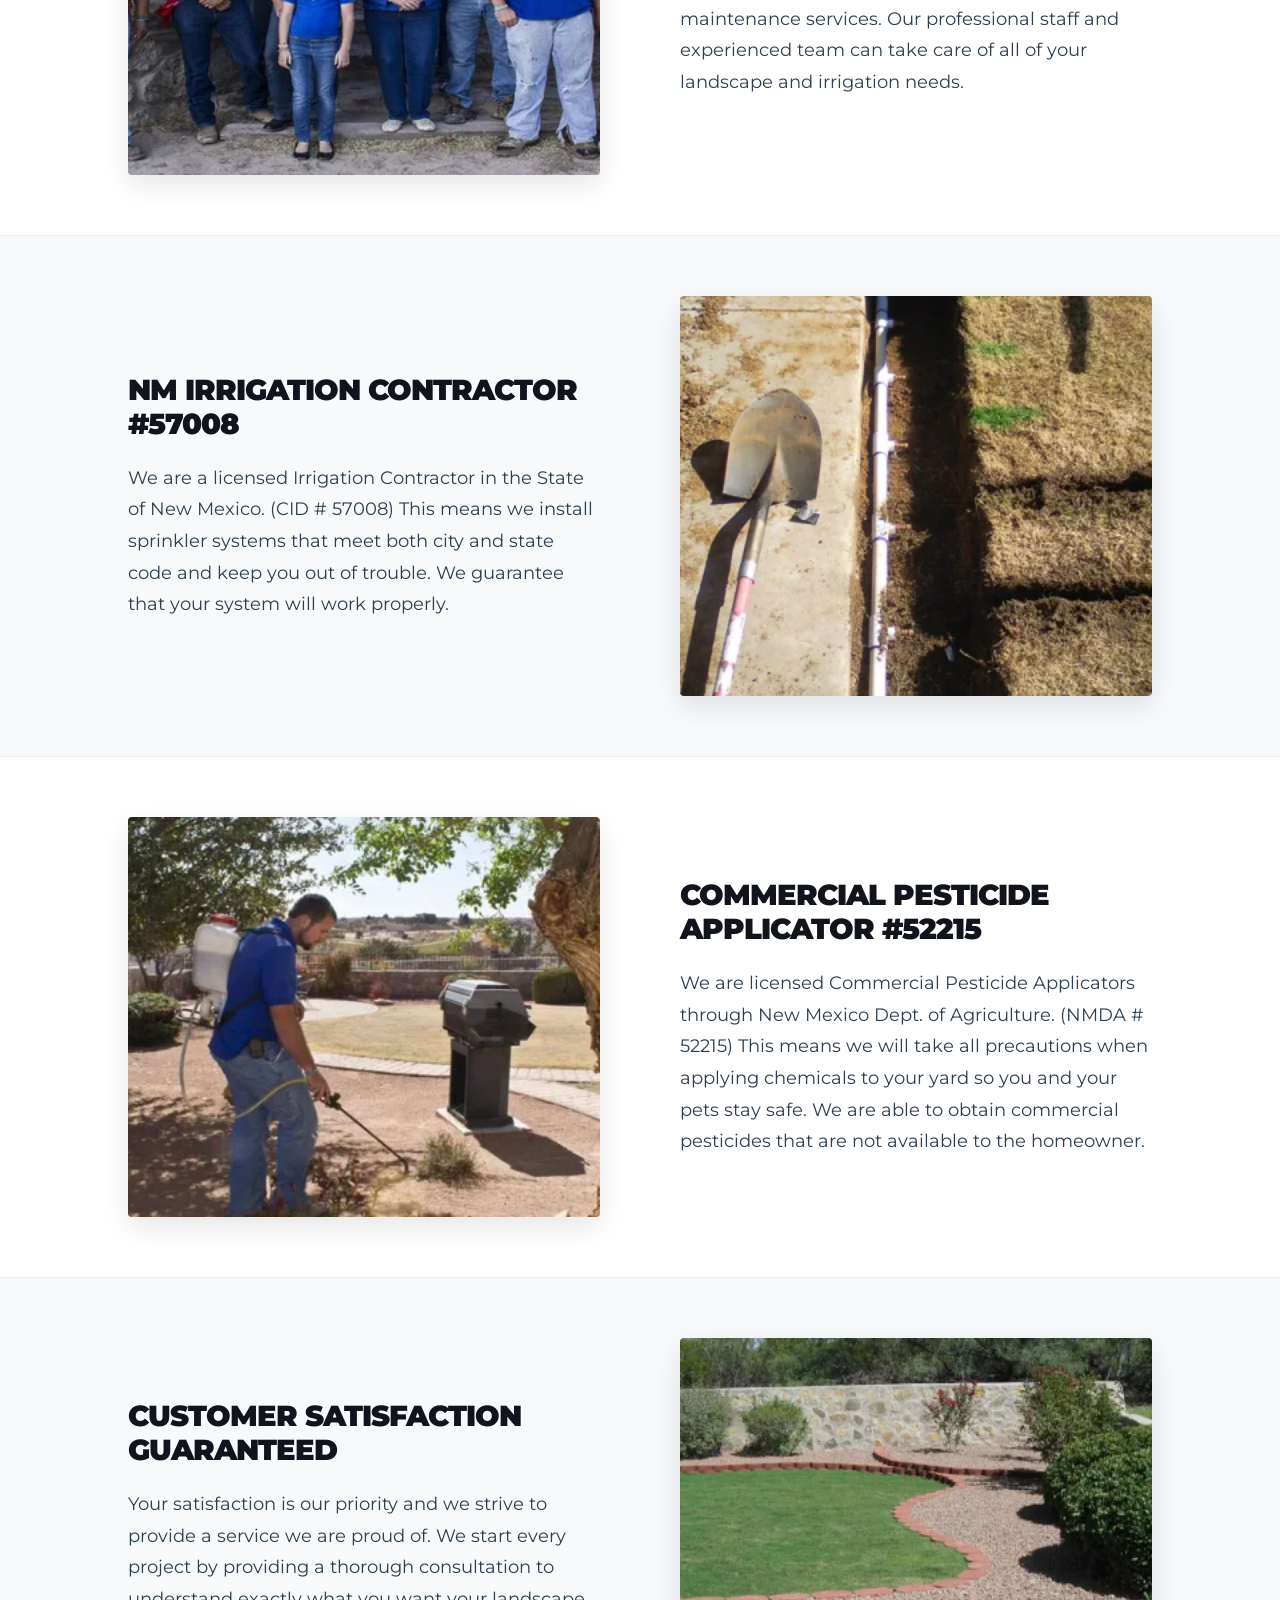
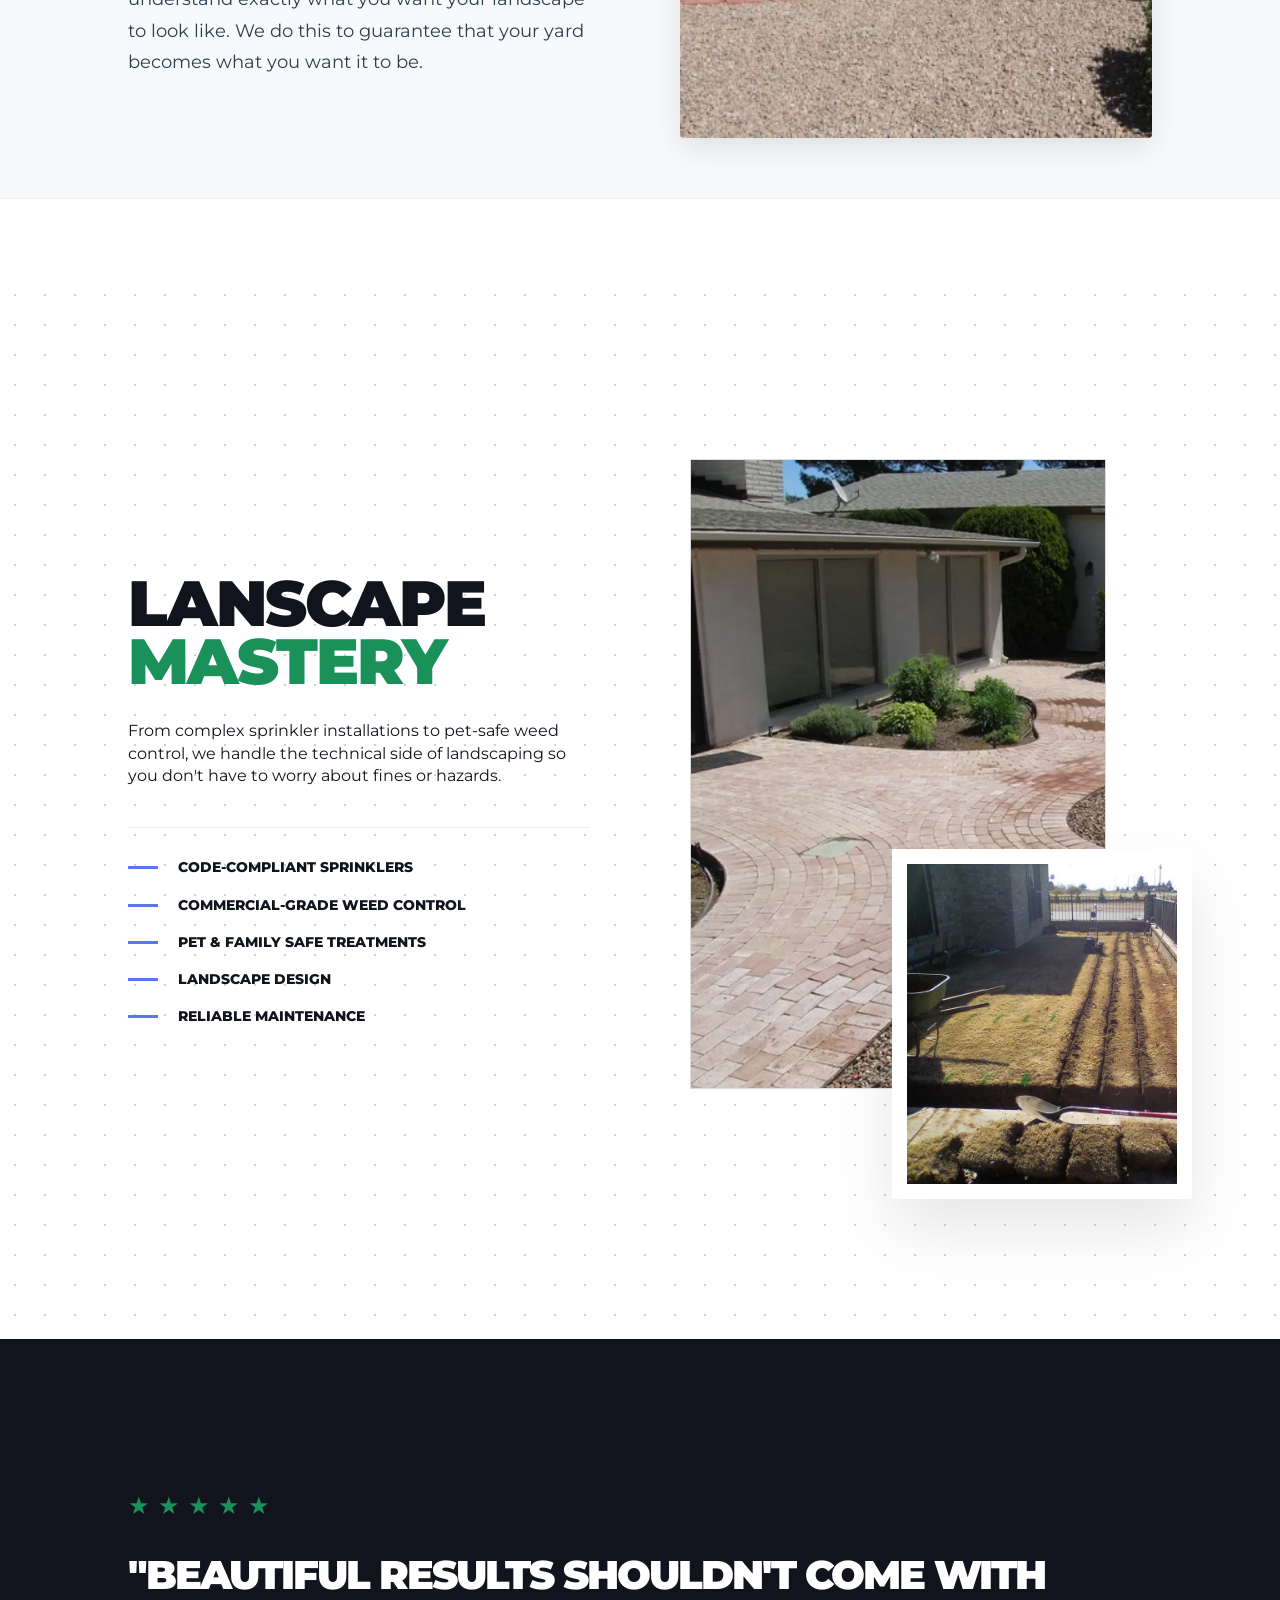
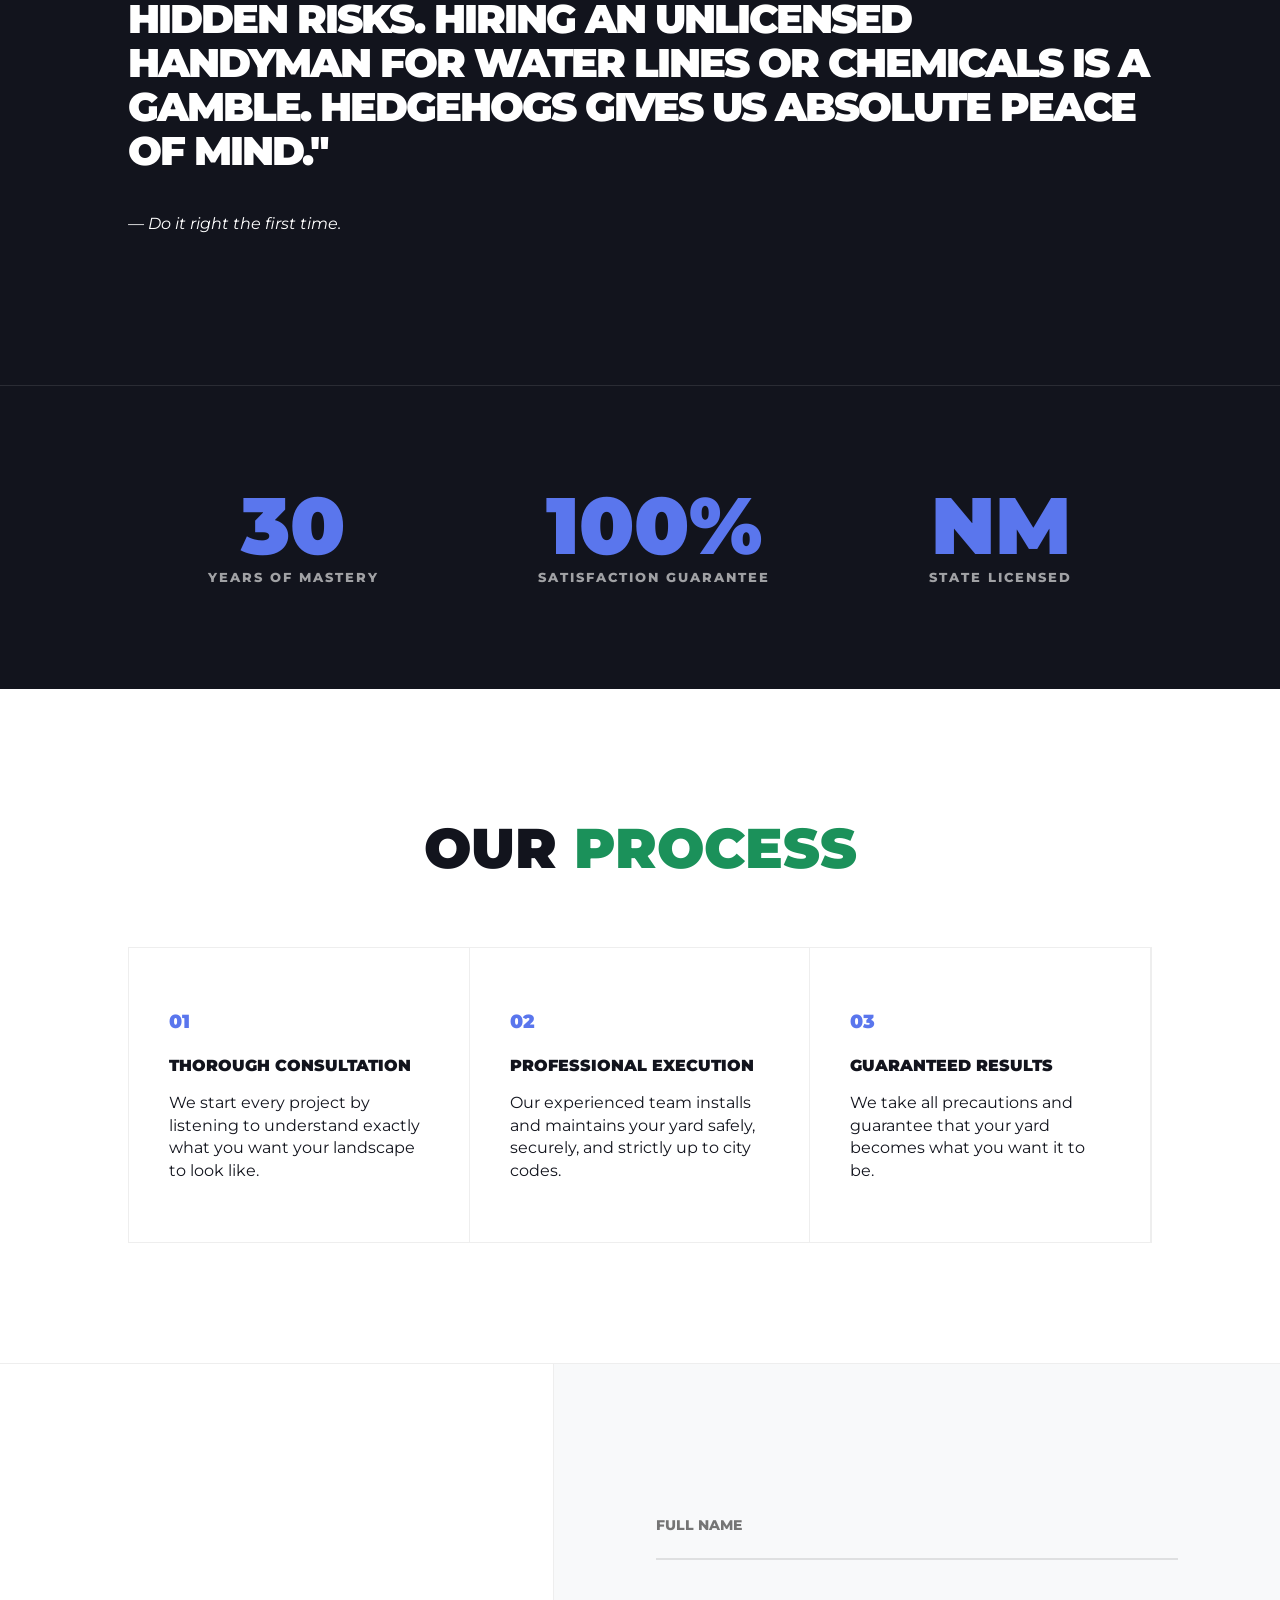
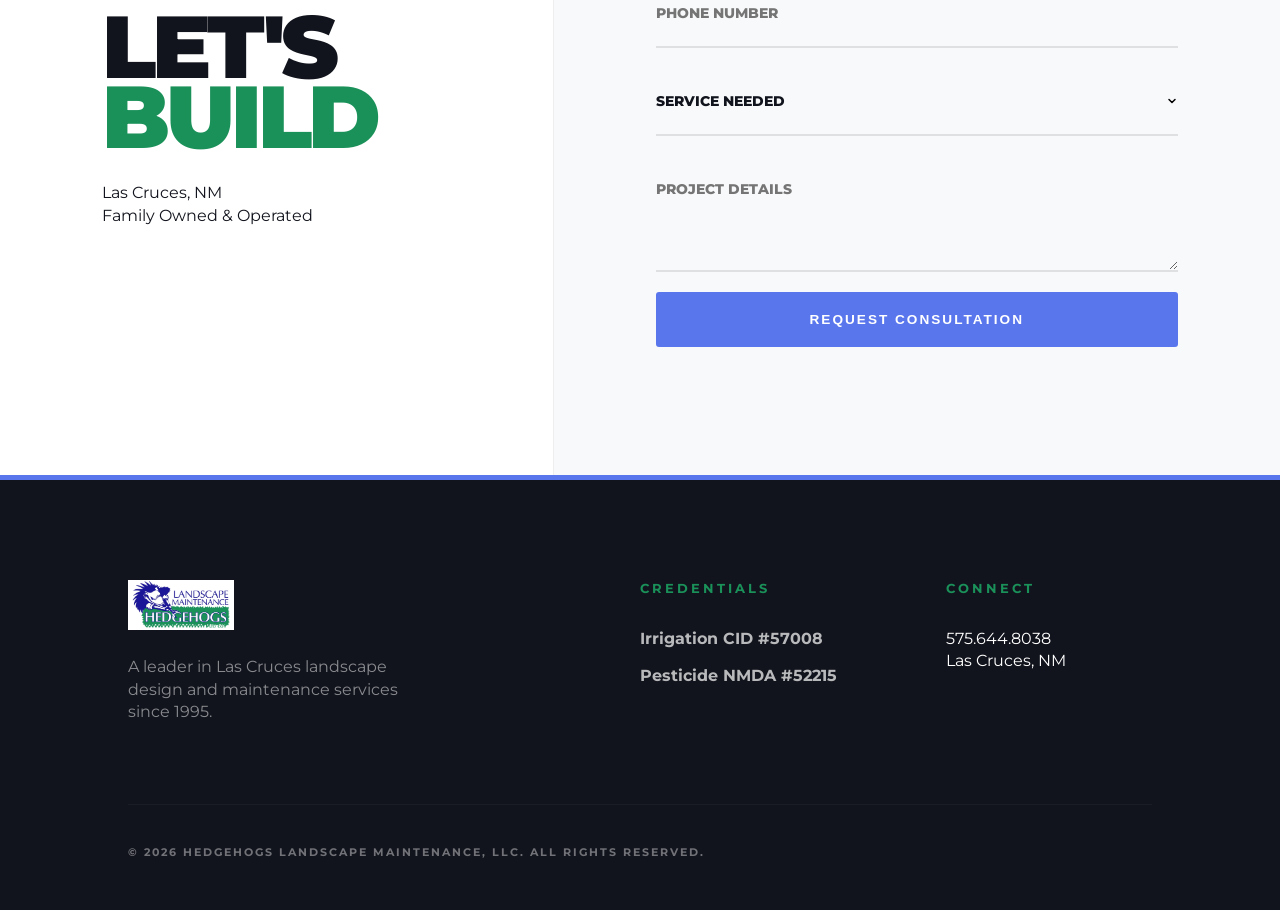
==== commit 6ace58ea: "mobile fix" ====
--- a/hedgehogs-landscape/index.html
+++ b/hedgehogs-landscape/index.html
@@ -11,9 +11,12 @@
            0. BRAND VARIABLES
            ========================================= */
         :root {
-            --primary: #5a76ed; /* Hedgehogs Soft Blue */
-            --primary-green: #1b915a; /* Hedgehogs Vibrant Green */
-            --dark: #12141d; /* Deep Slate/Black */
+            --primary: #5a76ed;
+            /* Hedgehogs Soft Blue */
+            --primary-green: #1b915a;
+            /* Hedgehogs Vibrant Green */
+            --dark: #12141d;
+            /* Deep Slate/Black */
             --slate: #2c3e50;
             --light-bg: #f8f9fa;
             --white: #ffffff;
@@ -291,7 +294,11 @@
             border-right: 1px solid #ddd;
         }
 
-        .award-card h3 { font-size: 3rem; color: var(--primary); font-weight: 900; }
+        .award-card h3 {
+            font-size: 3rem;
+            color: var(--primary);
+            font-weight: 900;
+        }
 
         .award-card p {
             font-weight: 800;
@@ -354,7 +361,7 @@
             background-size: cover;
             background-position: center;
             border-radius: 4px;
-            box-shadow: 0 10px 30px rgba(0,0,0,0.1);
+            box-shadow: 0 10px 30px rgba(0, 0, 0, 0.1);
         }
 
         .feature-content {
@@ -547,7 +554,9 @@
             text-align: center;
         }
 
-        .section-header span { color: var(--primary-green); }
+        .section-header span {
+            color: var(--primary-green);
+        }
 
         .roadmap-grid {
             display: grid;
@@ -610,7 +619,9 @@
             letter-spacing: -4px;
         }
 
-        .contact-left h2 span { color: var(--primary-green); }
+        .contact-left h2 span {
+            color: var(--primary-green);
+        }
 
         .contact-right {
             flex: 1.2;
@@ -621,7 +632,11 @@
             border-left: 1px solid #eee;
         }
 
-        .editorial-form { width: 100%; display: flex; flex-direction: column; }
+        .editorial-form {
+            width: 100%;
+            display: flex;
+            flex-direction: column;
+        }
 
         .editorial-form input,
         .editorial-form select,
@@ -641,7 +656,9 @@
             transition: 0.3s;
         }
 
-        .editorial-form input:focus, .editorial-form select:focus, .editorial-form textarea:focus {
+        .editorial-form input:focus,
+        .editorial-form select:focus,
+        .editorial-form textarea:focus {
             outline: none;
             border-bottom-color: var(--primary);
         }
@@ -676,7 +693,10 @@
             margin-bottom: 20px;
         }
 
-        .footer-brand p { opacity: 0.5; max-width: 300px; }
+        .footer-brand p {
+            opacity: 0.5;
+            max-width: 300px;
+        }
 
         .footer-links h4,
         .footer-contact h4 {
@@ -687,8 +707,14 @@
             color: var(--primary-green);
         }
 
-        .footer-links ul { list-style: none; }
-        .footer-links li { margin-bottom: 15px; }
+        .footer-links ul {
+            list-style: none;
+        }
+
+        .footer-links li {
+            margin-bottom: 15px;
+        }
+
         .footer-links a {
             color: #fff;
             text-decoration: none;
@@ -696,7 +722,11 @@
             opacity: 0.7;
             transition: 0.3s;
         }
-        .footer-links a:hover { opacity: 1; color: var(--primary); }
+
+        .footer-links a:hover {
+            opacity: 1;
+            color: var(--primary);
+        }
 
         .footer-bottom {
             padding-top: 40px;
@@ -726,18 +756,27 @@
             letter-spacing: 2px;
             text-decoration: none;
             z-index: 2000;
-            box-shadow: 0 -4px 10px rgba(0,0,0,0.15);
+            box-shadow: 0 -4px 10px rgba(0, 0, 0, 0.15);
         }
 
         /* =========================================
            12. MOBILE OVERRIDES
            ========================================= */
         @media (max-width: 900px) {
-            body { overflow-x: hidden; padding-bottom: 60px; }
-            .mobile-sticky-cta { display: block; }
-            
-            .main-header { padding: 10px 5%; height: 80px; }
-            
+            body {
+                overflow-x: hidden;
+                padding-bottom: 60px;
+            }
+
+            .mobile-sticky-cta {
+                display: block;
+            }
+
+            .main-header {
+                padding: 10px 5%;
+                height: 80px;
+            }
+
             .hamburger {
                 display: block;
                 width: 30px;
@@ -746,6 +785,7 @@
                 cursor: pointer;
                 z-index: 1100;
             }
+
             .hamburger span {
                 display: block;
                 width: 100%;
@@ -757,6 +797,7 @@
                 transform: translateY(-50%);
                 transition: 0.3s;
             }
+
             .hamburger span::before,
             .hamburger span::after {
                 content: "";
@@ -768,11 +809,28 @@
                 left: 0;
                 transition: 0.3s;
             }
-            .hamburger span::before { top: -8px; }
-            .hamburger span::after { top: 8px; }
-            #menu-toggle:checked+.hamburger span { background: transparent; }
-            #menu-toggle:checked+.hamburger span::before { top: 0; transform: rotate(45deg); }
-            #menu-toggle:checked+.hamburger span::after { top: 0; transform: rotate(-45deg); }
+
+            .hamburger span::before {
+                top: -8px;
+            }
+
+            .hamburger span::after {
+                top: 8px;
+            }
+
+            #menu-toggle:checked+.hamburger span {
+                background: transparent;
+            }
+
+            #menu-toggle:checked+.hamburger span::before {
+                top: 0;
+                transform: rotate(45deg);
+            }
+
+            #menu-toggle:checked+.hamburger span::after {
+                top: 0;
+                transform: rotate(-45deg);
+            }
 
             .nav-menu {
                 position: fixed;
@@ -786,16 +844,54 @@
                 transition: 0.5s cubic-bezier(0.16, 1, 0.3, 1);
                 z-index: 1050;
             }
-            #menu-toggle:checked~.nav-menu { height: 350px; border-bottom: 5px solid var(--primary); }
-            .nav-menu li { width: 100%; text-align: center; padding: 15px 0; border-bottom: 1px solid #f5f5f5; }
-
-            .split-hero { flex-direction: column; height: auto; margin-top: 80px; }
-            .hero-right { height: 450px; order: -1; margin-top: 70px; }
-            .hero-left { padding: 60px 5% 80px; text-align: center; }
-            .hero-left h1 { font-size: 3.5rem; letter-spacing: -2px; }
-            .hero-left p { border-left: none; padding-left: 0; margin-inline: auto; }
-            .hero-actions { flex-direction: column; justify-content: center; }
-            
+
+            #menu-toggle:checked~.nav-menu {
+                height: 350px;
+                border-bottom: 5px solid var(--primary);
+            }
+
+            .nav-menu li {
+                width: 100%;
+                text-align: center;
+                padding: 15px 0;
+                border-bottom: 1px solid #f5f5f5;
+            }
+
+            .split-hero {
+                flex-direction: column;
+                height: auto;
+                margin-top: 20px;
+            }
+
+            .hero-right {
+                display: none;
+                height: 450px;
+                order: -1;
+                margin-top: 70px;
+            }
+
+            .hero-left {
+                padding: 60px 5% 80px;
+                text-align: center;
+                margin-top: 50px;
+            }
+
+            .hero-left h1 {
+                font-size: 2.5rem;
+                letter-spacing: -2px;
+            }
+
+            .hero-left p {
+                border-left: none;
+                padding-left: 0;
+                margin-inline: Fauto;
+            }
+
+            .hero-actions {
+                flex-direction: column;
+                justify-content: center;
+            }
+
             .image-overlay-card {
                 width: 90%;
                 left: 5%;
@@ -804,34 +900,102 @@
                 box-shadow: 15px 15px 0px var(--primary);
             }
 
-            .authority-grid { flex-direction: column; text-align: center; }
-            .award-card { border-right: none; border-bottom: 1px solid #ddd; padding-bottom: 30px; justify-content: center;}
-            .trust-icons { flex-direction: column; gap: 40px; padding-top: 30px; }
-
-            .feature-row, .feature-row:nth-child(even) {
+            .content-block h2 {
+                font-size: 3.5em;
+            }
+
+            .authority-grid {
+                flex-direction: column;
+                text-align: center;
+            }
+
+            .award-card {
+                border-right: none;
+                border-bottom: 1px solid #ddd;
+                padding-bottom: 30px;
+                justify-content: center;
+            }
+
+            .trust-icons {
+                flex-direction: column;
+                gap: 40px;
+                padding-top: 30px;
+            }
+
+            .feature-row,
+            .feature-row:nth-child(even) {
                 flex-direction: column;
                 padding: 60px 5%;
                 text-align: center;
                 gap: 40px;
             }
-            .feature-image { width: 100%; height: 300px; min-height: auto; }
-
-            .overlap-grid { grid-template-columns: 1fr; padding: 100px 5%; gap: 60px; }
-            .outline-text { font-size: 5rem; top: -30px; }
-            .image-block { height: 400px; }
-            .accent-img { display: none; }
-
-            .editorial-review blockquote { font-size: 1.5rem; }
-            .impact-counters { flex-direction: column; gap: 60px; }
-            .roadmap-grid { grid-template-columns: 1fr; }
-            .road-item { border-right: none; border-bottom: 1px solid #eee; }
-
-            .side-contact { flex-direction: column; }
-            .contact-left h2 { font-size: 4rem; }
-            .btn-main { width: 100%; text-align: center; }
-
-            .footer-top { grid-template-columns: 1fr; gap: 50px; }
-            .footer-bottom { flex-direction: column; gap: 20px; text-align: center; }
+
+            .feature-image {
+                width: 100%;
+                height: 300px;
+                min-height: auto;
+            }
+
+            .overlap-grid {
+                grid-template-columns: 1fr;
+                padding: 100px 5%;
+                gap: 60px;
+            }
+
+            .outline-text {
+                font-size: 5rem;
+                top: -30px;
+            }
+
+            .image-block {
+                height: 400px;
+            }
+
+            .accent-img {
+                display: none;
+            }
+
+            .editorial-review blockquote {
+                font-size: 1.5rem;
+            }
+
+            .impact-counters {
+                flex-direction: column;
+                gap: 60px;
+            }
+
+            .roadmap-grid {
+                grid-template-columns: 1fr;
+            }
+
+            .road-item {
+                border-right: none;
+                border-bottom: 1px solid #eee;
+            }
+
+            .side-contact {
+                flex-direction: column;
+            }
+
+            .contact-left h2 {
+                font-size: 4rem;
+            }
+
+            .btn-main {
+                width: 100%;
+                text-align: center;
+            }
+
+            .footer-top {
+                grid-template-columns: 1fr;
+                gap: 50px;
+            }
+
+            .footer-bottom {
+                flex-direction: column;
+                gap: 20px;
+                text-align: center;
+            }
         }
     </style>
 </head>
@@ -864,7 +1028,8 @@
                 <span>Landscape</span><br>
                 & Maintenance
             </h1>
-            <p><strong>A leader in landscape design and maintenance.</strong> Our professional staff and experienced team can take care of all of your landscape and irrigation needs.</p>
+            <p><strong>A leader in landscape design and maintenance.</strong> Our professional staff and experienced
+                team can take care of all of your landscape and irrigation needs.</p>
             <div class="hero-actions">
                 <a href="#contact" class="btn-main">Get Free Estimate</a>
                 <a href="tel:5756448038" class="btn-sub">575.644.8038</a>
@@ -874,7 +1039,8 @@
             <div class="image-overlay-card">
                 <span class="card-tag">STATE LICENSED</span>
                 <h3>Built to Code</h3>
-                <p>We are fully licensed by the State of New Mexico for complex irrigation and commercial pesticide applications.</p>
+                <p>We are fully licensed by the State of New Mexico for complex irrigation and commercial pesticide
+                    applications.</p>
                 <a href="#about" class="inline-link">Verify Credentials →</a>
             </div>
         </div>
@@ -902,36 +1068,49 @@
     </section>
 
     <section id="about" class="features-container">
-        
+
         <div class="feature-row">
-            <div class="feature-image" style="background-image: url('images/who-we-are.webp'); background-color: #eee;"></div>
+            <div class="feature-image" style="background-image: url('images/who-we-are.webp'); background-color: #eee;">
+            </div>
             <div class="feature-content">
                 <h2>Who We Are</h2>
-                <p>Hedgehogs is a family owned business in Las Cruces, NM. We have been in business since 1995. We are a leader in landscape design and maintenance services. Our professional staff and experienced team can take care of all of your landscape and irrigation needs.</p>
+                <p>Hedgehogs is a family owned business in Las Cruces, NM. We have been in business since 1995. We are a
+                    leader in landscape design and maintenance services. Our professional staff and experienced team can
+                    take care of all of your landscape and irrigation needs.</p>
             </div>
         </div>
 
         <div class="feature-row">
-            <div class="feature-image" style="background-image: url('images//irrigation.webp'); background-color: #eee;"></div>
+            <div class="feature-image"
+                style="background-image: url('images//irrigation.webp'); background-color: #eee;"></div>
             <div class="feature-content">
                 <h2>NM Irrigation Contractor #57008</h2>
-                <p>We are a licensed Irrigation Contractor in the State of New Mexico. (CID # 57008) This means we install sprinkler systems that meet both city and state code and keep you out of trouble. We guarantee that your system will work properly.</p>
+                <p>We are a licensed Irrigation Contractor in the State of New Mexico. (CID # 57008) This means we
+                    install sprinkler systems that meet both city and state code and keep you out of trouble. We
+                    guarantee that your system will work properly.</p>
             </div>
         </div>
 
         <div class="feature-row">
-            <div class="feature-image" style="background-image: url('images/pesticide.webp'); background-color: #eee;"></div>
+            <div class="feature-image" style="background-image: url('images/pesticide.webp'); background-color: #eee;">
+            </div>
             <div class="feature-content">
                 <h2>Commercial Pesticide Applicator #52215</h2>
-                <p>We are licensed Commercial Pesticide Applicators through New Mexico Dept. of Agriculture. (NMDA # 52215) This means we will take all precautions when applying chemicals to your yard so you and your pets stay safe. We are able to obtain commercial pesticides that are not available to the homeowner.</p>
+                <p>We are licensed Commercial Pesticide Applicators through New Mexico Dept. of Agriculture. (NMDA #
+                    52215) This means we will take all precautions when applying chemicals to your yard so you and your
+                    pets stay safe. We are able to obtain commercial pesticides that are not available to the homeowner.
+                </p>
             </div>
         </div>
 
         <div class="feature-row">
-            <div class="feature-image" style="background-image: url('images/customer-satisfaction.webp'); background-color: #eee;"></div>
+            <div class="feature-image"
+                style="background-image: url('images/customer-satisfaction.webp'); background-color: #eee;"></div>
             <div class="feature-content">
                 <h2>Customer Satisfaction Guaranteed</h2>
-                <p>Your satisfaction is our priority and we strive to provide a service we are proud of. We start every project by providing a thorough consultation to understand exactly what you want your landscape to look like. We do this to guarantee that your yard becomes what you want it to be.</p>
+                <p>Your satisfaction is our priority and we strive to provide a service we are proud of. We start every
+                    project by providing a thorough consultation to understand exactly what you want your landscape to
+                    look like. We do this to guarantee that your yard becomes what you want it to be.</p>
             </div>
         </div>
 
@@ -939,9 +1118,9 @@
 
     <section id="services" class="overlap-grid">
         <div class="content-block">
-            <h2 class="outline-text">Safe</h2>
             <h2>Lanscape <span>Mastery</span></h2>
-            <p>From complex sprinkler installations to pet-safe weed control, we handle the technical side of landscaping so you don't have to worry about fines or hazards.</p>
+            <p>From complex sprinkler installations to pet-safe weed control, we handle the technical side of
+                landscaping so you don't have to worry about fines or hazards.</p>
             <ul class="service-check-list">
                 <li>Code-Compliant Sprinklers</li>
                 <li>Commercial-Grade Weed Control</li>
@@ -959,7 +1138,8 @@
     <section class="editorial-review">
         <div class="review-content">
             <div class="star-rating">★★★★★</div>
-            <blockquote>"Beautiful results shouldn't come with hidden risks. Hiring an unlicensed handyman for water lines or chemicals is a gamble. Hedgehogs gives us absolute peace of mind."</blockquote>
+            <blockquote>"Beautiful results shouldn't come with hidden risks. Hiring an unlicensed handyman for water
+                lines or chemicals is a gamble. Hedgehogs gives us absolute peace of mind."</blockquote>
             <cite>— Do it right the first time.</cite>
         </div>
     </section>
@@ -988,12 +1168,14 @@
             <div class="road-item">
                 <span class="step">01</span>
                 <h4>Thorough Consultation</h4>
-                <p>We start every project by listening to understand exactly what you want your landscape to look like.</p>
+                <p>We start every project by listening to understand exactly what you want your landscape to look like.
+                </p>
             </div>
             <div class="road-item">
                 <span class="step">02</span>
                 <h4>Professional Execution</h4>
-                <p>Our experienced team installs and maintains your yard safely, securely, and strictly up to city codes.</p>
+                <p>Our experienced team installs and maintains your yard safely, securely, and strictly up to city
+                    codes.</p>
             </div>
             <div class="road-item">
                 <span class="step">03</span>
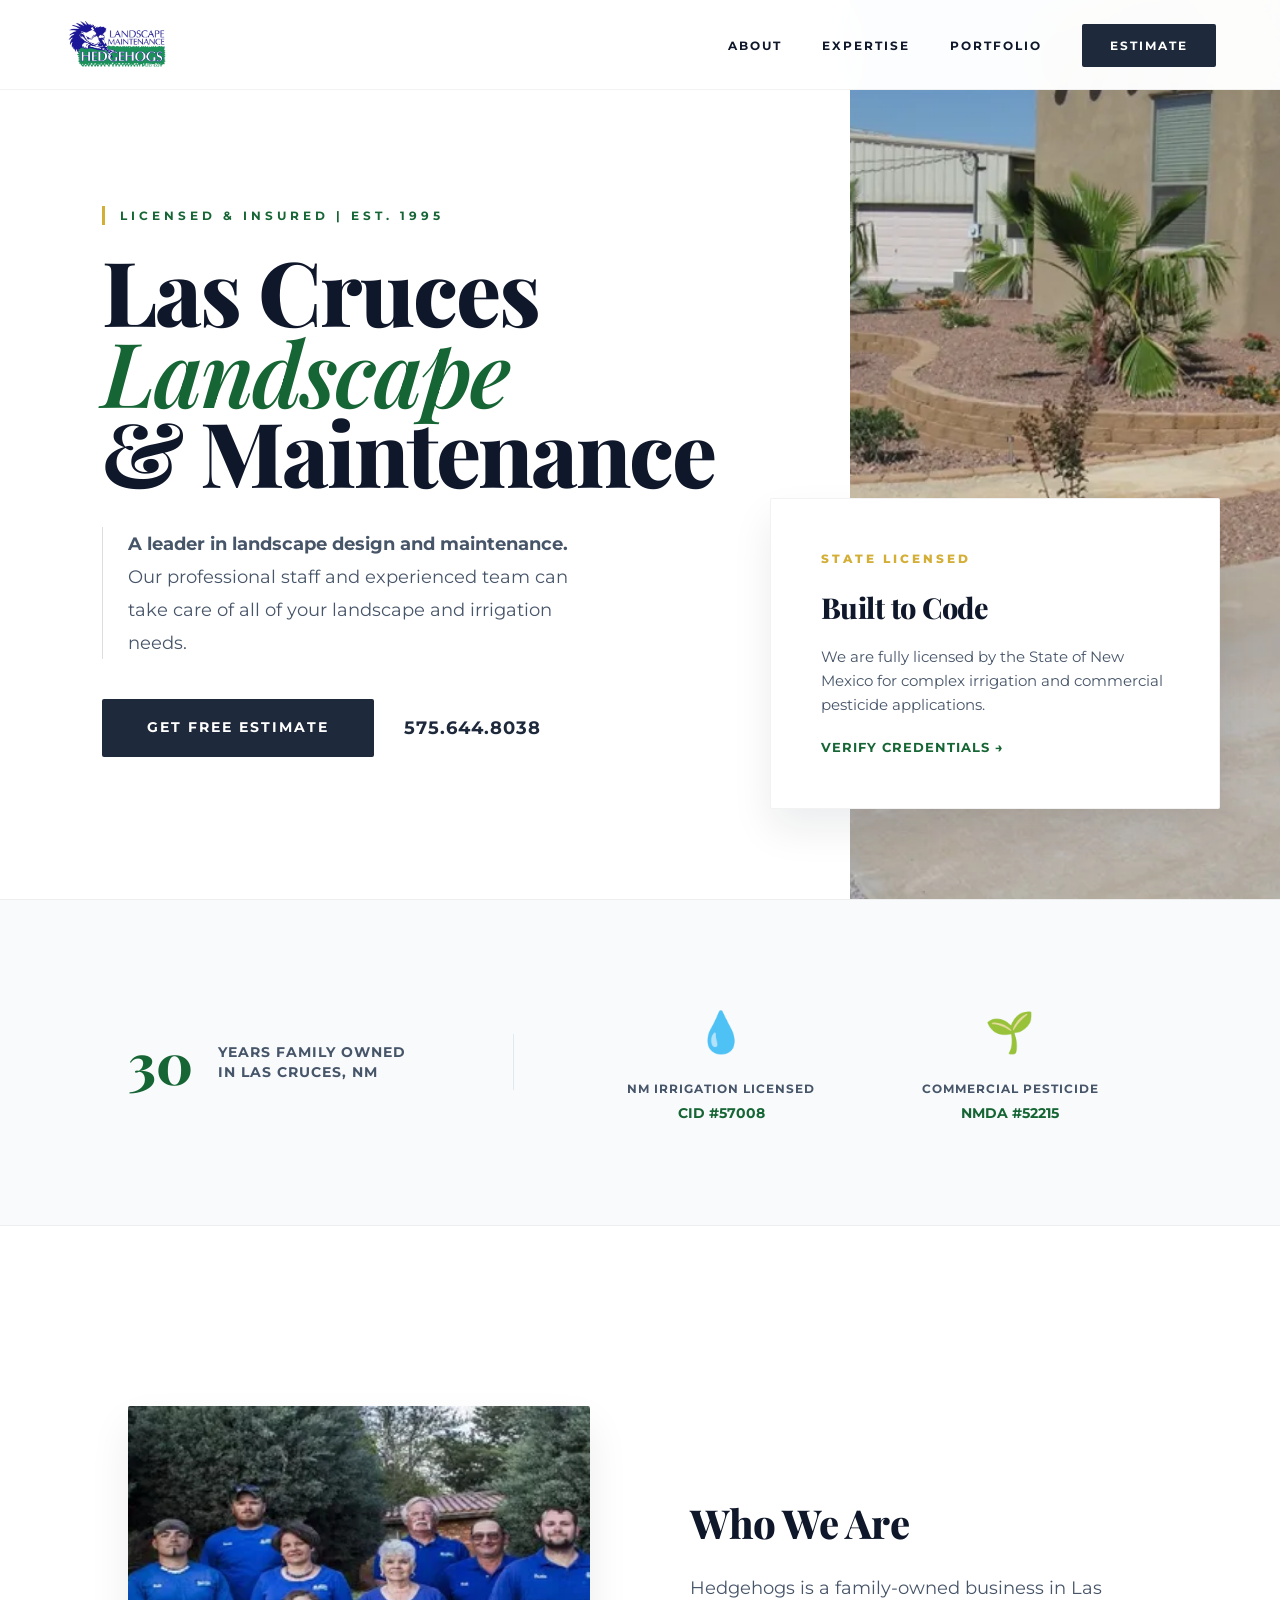
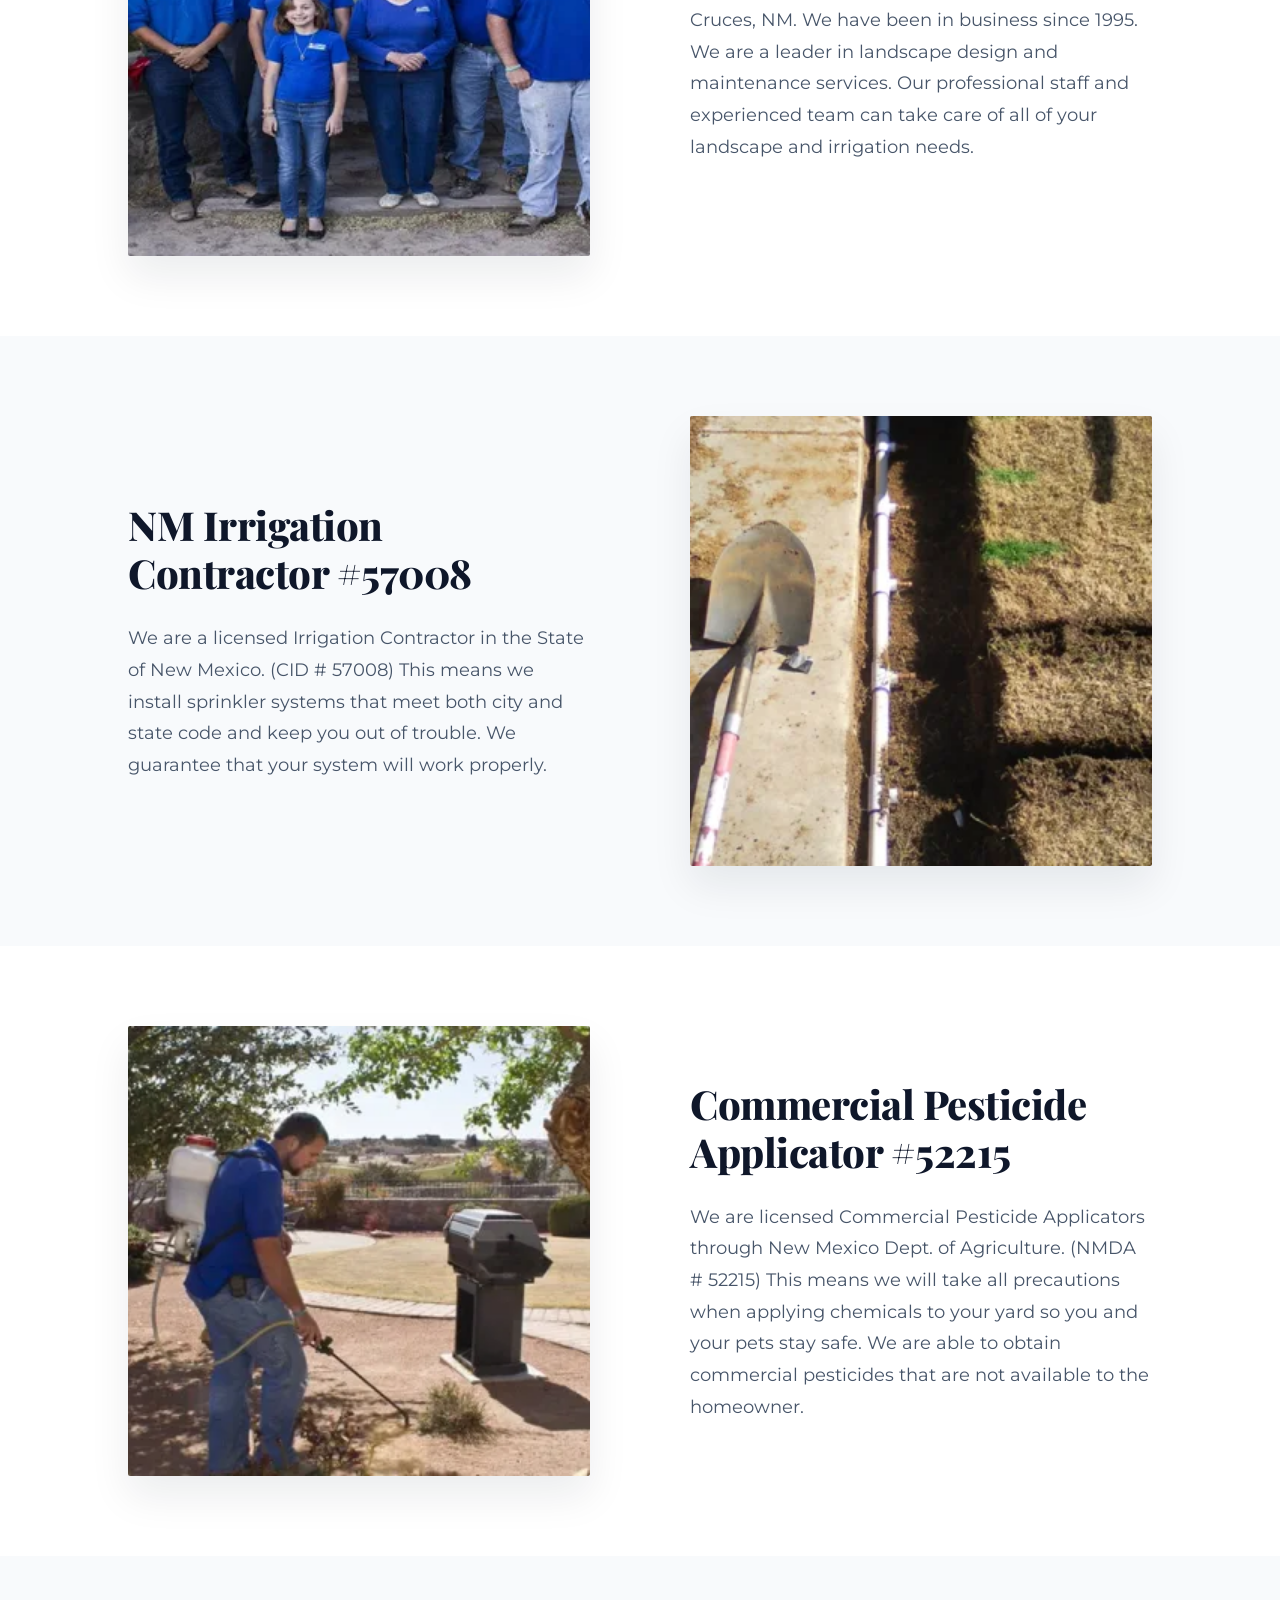
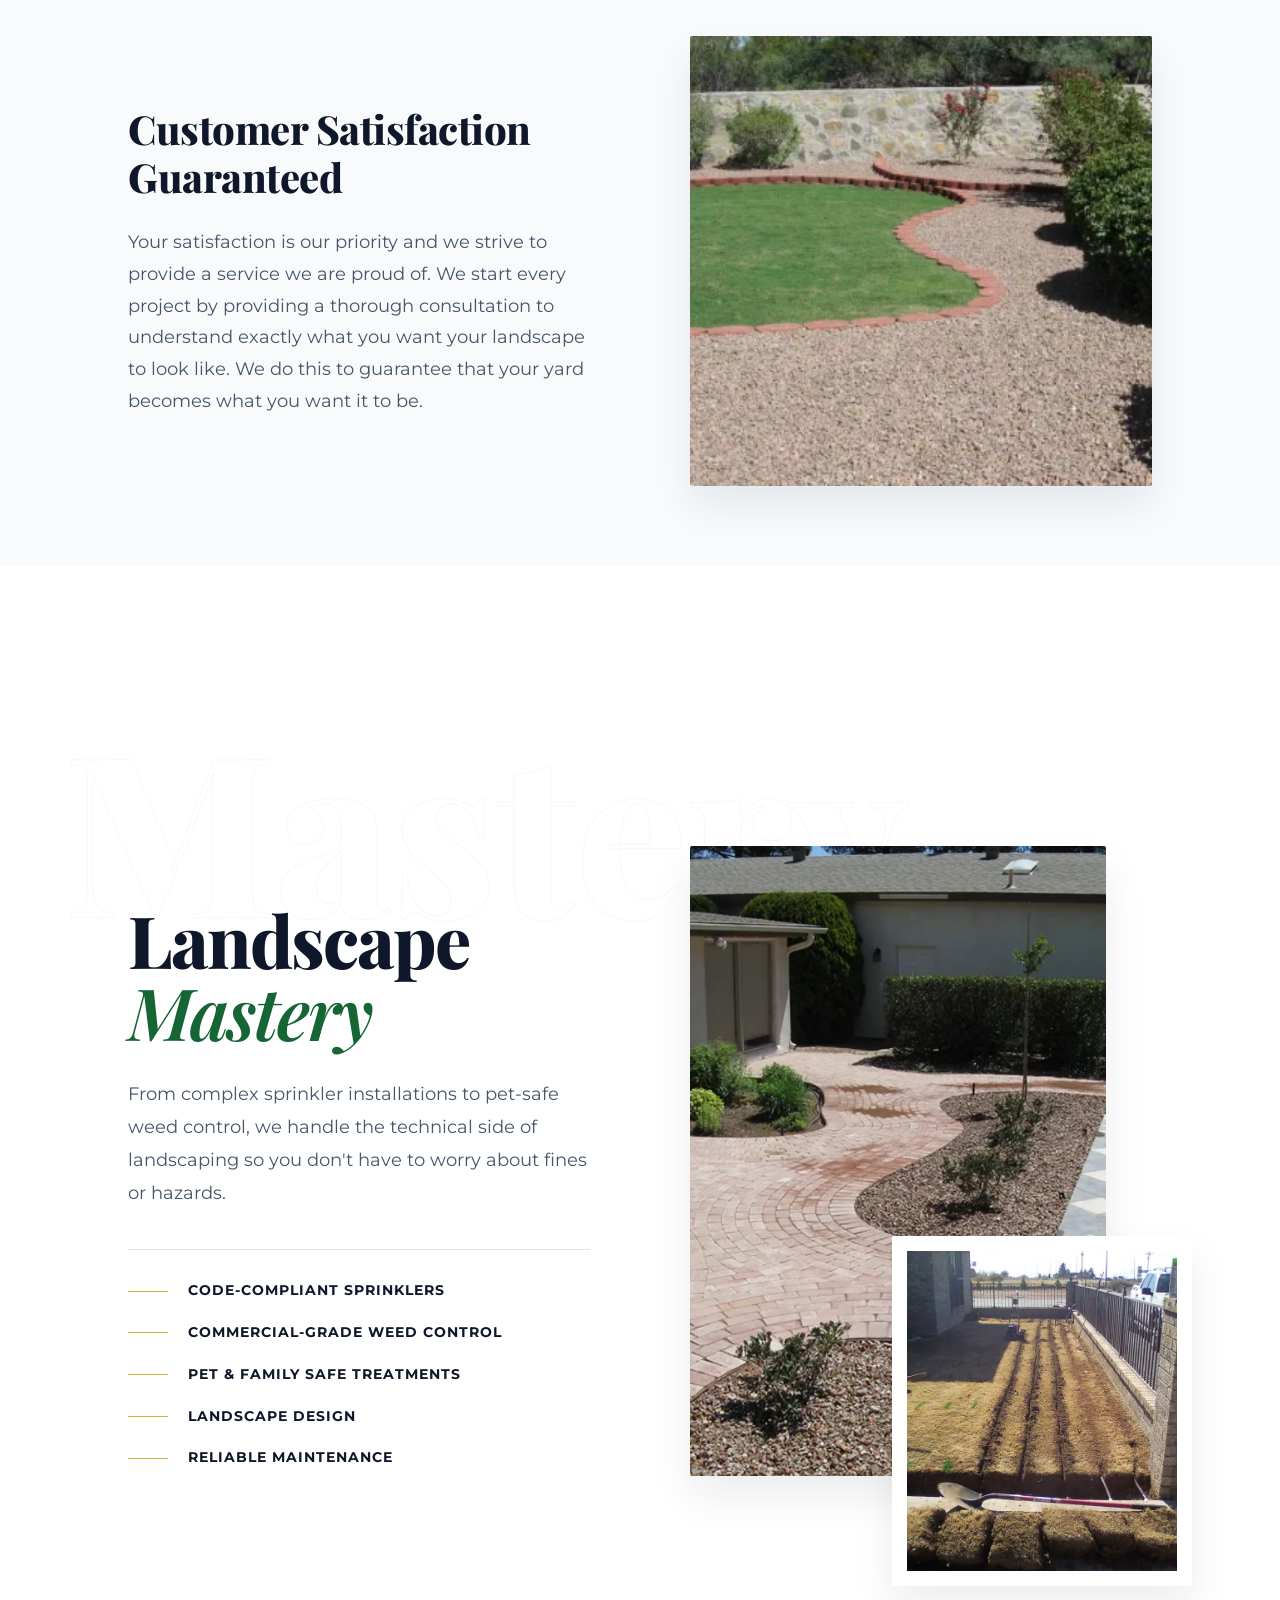
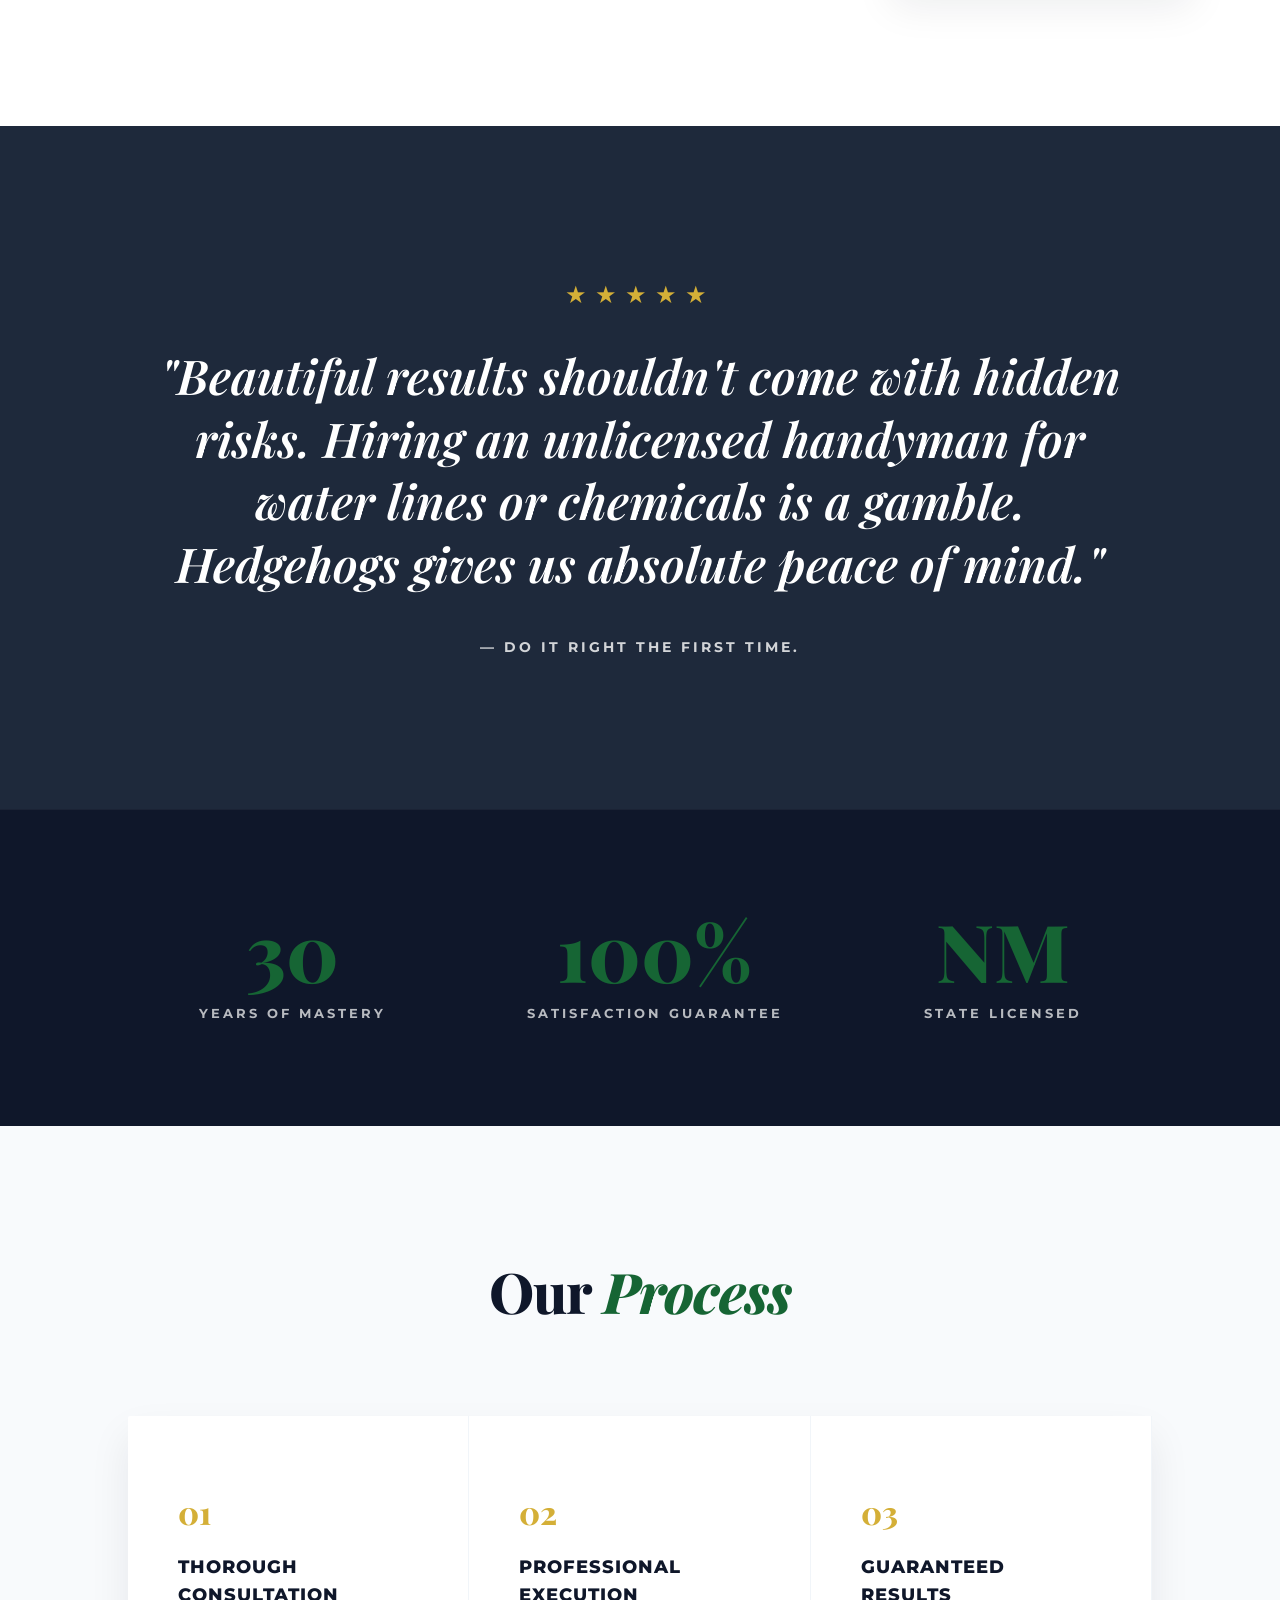
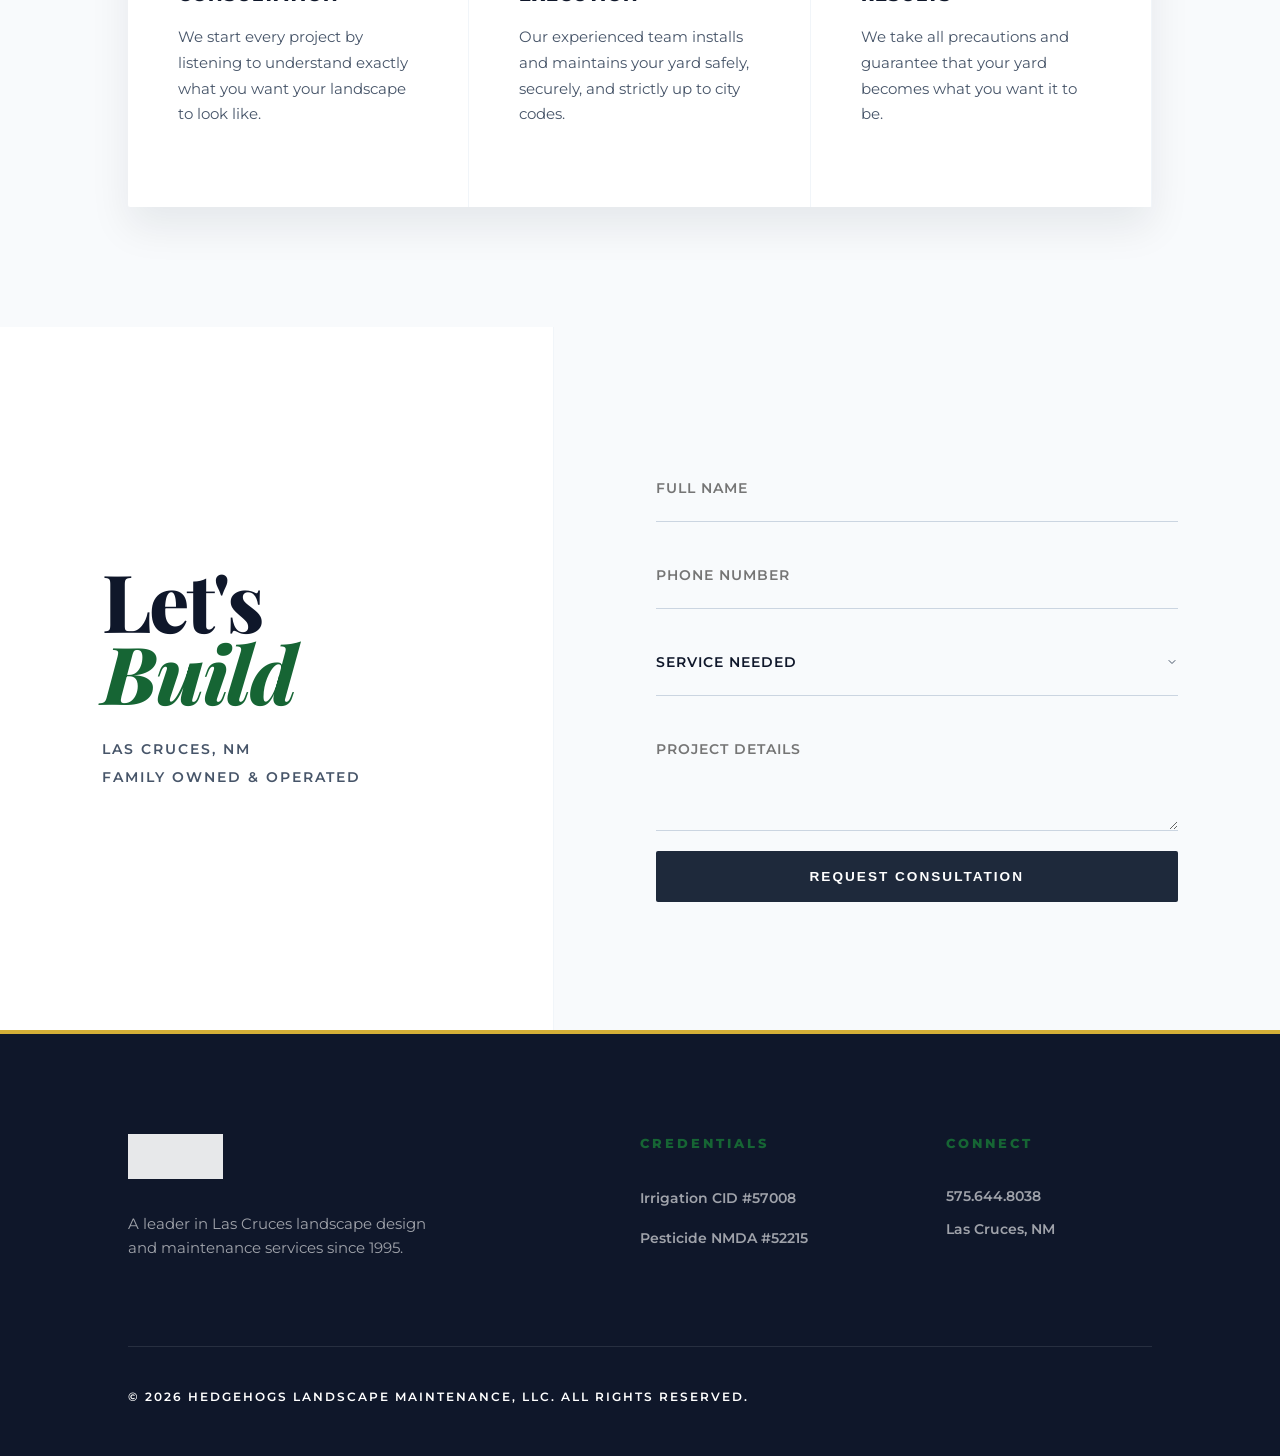
==== commit d7d2f079: "new version of site" ====
--- a/hedgehogs-landscape/index.html
+++ b/hedgehogs-landscape/index.html
@@ -5,23 +5,27 @@
     <meta charset="UTF-8">
     <meta name="viewport" content="width=device-width, initial-scale=1.0">
     <title>Hedgehogs Landscape Maintenance | Las Cruces, NM</title>
-    <link href="https://fonts.googleapis.com/css2?family=Montserrat:wght@400;700;900&display=swap" rel="stylesheet">
+    <link
+        href="https://fonts.googleapis.com/css2?family=Montserrat:wght@400;500;700;900&family=Playfair+Display:ital,wght@0,600;0,800;1,600&display=swap"
+        rel="stylesheet">
     <style>
         /* =========================================
-           0. BRAND VARIABLES
+           0. BRAND VARIABLES (Premium Refinement)
            ========================================= */
         :root {
-            --primary: #5a76ed;
-            /* Hedgehogs Soft Blue */
-            --primary-green: #1b915a;
-            /* Hedgehogs Vibrant Green */
-            --dark: #12141d;
-            /* Deep Slate/Black */
-            --slate: #2c3e50;
-            --light-bg: #f8f9fa;
+            --primary: #1E293B;
+            /* Deep Slate/Navy instead of soft blue */
+            --primary-green: #166534;
+            /* Rich Emerald instead of vibrant green */
+            --dark: #0F172A;
+            --slate: #475569;
+            --light-bg: #F8FAFC;
             --white: #ffffff;
+            --accent: #D4AF37;
+            /* Subtle champagne gold for premium touches */
             --transition: all 0.6s cubic-bezier(0.16, 1, 0.3, 1);
-            --dot-pattern: radial-gradient(#d1d1d1 1px, transparent 1px);
+            --dot-pattern: radial-gradient(#E2E8F0 1px, transparent 1px);
+            --shadow-lux: 0 20px 40px rgba(15, 23, 42, 0.08);
         }
 
         /* =========================================
@@ -43,10 +47,21 @@
             background-image: var(--dot-pattern);
             background-size: 30px 30px;
             color: var(--dark);
-            line-height: 1.4;
+            line-height: 1.6;
             overflow-x: hidden;
             width: 100%;
-            padding-bottom: 0;
+        }
+
+        /* Animation Classes */
+        .reveal-up {
+            opacity: 0;
+            transform: translateY(40px);
+            transition: all 0.8s cubic-bezier(0.16, 1, 0.3, 1);
+        }
+
+        .active-reveal {
+            opacity: 1 !important;
+            transform: translateY(0) !important;
         }
 
         /* =========================================
@@ -57,13 +72,19 @@
             top: 0;
             width: 100%;
             z-index: 1000;
-            padding: 20px 5%;
-            background: rgba(255, 255, 255, 0.95);
-            backdrop-filter: blur(15px);
-            border-bottom: 1px solid #eee;
+            padding: 15px 5%;
+            background: rgba(255, 255, 255, 0.98);
+            backdrop-filter: blur(20px);
+            border-bottom: 1px solid rgba(0, 0, 0, 0.05);
             height: 90px;
             display: flex;
             align-items: center;
+            transition: var(--transition);
+        }
+
+        .main-header.scrolled {
+            height: 75px;
+            box-shadow: var(--shadow-lux);
         }
 
         .nav-container {
@@ -82,9 +103,14 @@
         }
 
         .logo-img {
-            height: 60px;
+            height: 50px;
             width: auto;
             object-fit: contain;
+            transition: var(--transition);
+        }
+
+        .main-header.scrolled .logo-img {
+            height: 40px;
         }
 
         #menu-toggle {
@@ -104,11 +130,12 @@
         .nav-menu a {
             text-decoration: none;
             color: var(--dark);
-            font-weight: 800;
+            font-weight: 700;
             font-size: 0.75rem;
             text-transform: uppercase;
             letter-spacing: 2px;
             position: relative;
+            transition: 0.3s;
         }
 
         .nav-menu a::after {
@@ -118,7 +145,7 @@
             left: 0;
             width: 0%;
             height: 2px;
-            background: var(--primary);
+            background: var(--primary-green);
             transition: 0.3s;
         }
 
@@ -127,15 +154,18 @@
         }
 
         .nav-cta {
-            background: var(--dark);
+            background: var(--primary);
             color: var(--white) !important;
-            padding: 12px 25px;
-            transition: 0.3s;
-            border-radius: 3px;
+            padding: 14px 28px;
+            border-radius: 2px;
         }
 
         .nav-cta:hover {
-            background: var(--primary);
+            background: var(--primary-green);
+        }
+
+        .nav-cta::after {
+            display: none;
         }
 
         /* =========================================
@@ -159,50 +189,51 @@
 
         .hero-right {
             flex: 0.8;
-            background: var(--dark) url('https://images.unsplash.com/photo-1558904541-efa843a96f09?auto=format&fit=crop&w=1200&q=80');
-            background-size: cover;
-            background-position: center;
+            background: var(--dark) url('images/hero.webp') center/cover;
             position: relative;
         }
 
+        .floating-badge {
+            font-weight: 700;
+            color: var(--primary-green);
+            letter-spacing: 4px;
+            margin-bottom: 25px;
+            font-size: 0.75rem;
+            border-left: 3px solid var(--accent);
+            padding-left: 15px;
+            text-transform: uppercase;
+        }
+
         .giant-text {
-            font-size: clamp(3.2rem, 8vw, 7rem);
-            line-height: 0.8;
-            font-weight: 500;
-            text-transform: uppercase;
+            font-family: 'Playfair Display', serif;
+            font-size: clamp(3.5rem, 7vw, 7.5rem);
+            line-height: 0.9;
+            font-weight: 800;
             margin-bottom: 35px;
-            letter-spacing: -5px;
+            letter-spacing: -2px;
             color: var(--dark);
         }
 
         .giant-text span {
-            color: var(--primary);
-            -webkit-text-stroke: 1.5px var(--primary);
+            font-style: italic;
+            color: var(--primary-green);
+            font-weight: 600;
         }
 
         .hero-left p {
-            max-width: 480px;
-            font-weight: 500;
+            max-width: 500px;
+            font-weight: 400;
             color: var(--slate);
             margin-bottom: 40px;
-            font-size: 1.1rem;
-            border-left: 2px solid #eee;
-            padding-left: 20px;
-        }
-
-        .floating-badge {
-            font-weight: 900;
-            color: var(--primary-green);
-            letter-spacing: 5px;
-            margin-bottom: 20px;
-            font-size: 0.75rem;
-            border-left: 4px solid var(--primary-green);
-            padding-left: 15px;
+            font-size: 1.15rem;
+            border-left: 1px solid #ddd;
+            padding-left: 25px;
+            line-height: 1.8;
         }
 
         .hero-actions {
             display: flex;
-            gap: 20px;
+            gap: 30px;
             align-items: center;
         }
 
@@ -210,64 +241,87 @@
             background: var(--primary);
             color: var(--white);
             text-decoration: none;
-            padding: 20px 40px;
-            font-weight: 900;
+            padding: 18px 45px;
+            font-weight: 700;
             text-transform: uppercase;
             letter-spacing: 2px;
             font-size: 0.85rem;
             display: inline-block;
-            transition: 0.3s;
+            transition: var(--transition);
             border: none;
             cursor: pointer;
-            border-radius: 3px;
+            border-radius: 2px;
         }
 
         .btn-main:hover {
-            background: var(--dark);
+            background: var(--primary-green);
+            box-shadow: var(--shadow-lux);
+            transform: translateY(-3px);
         }
 
         .btn-sub {
-            color: var(--dark);
-            font-weight: 900;
+            color: var(--primary);
+            font-weight: 700;
             text-decoration: none;
-            font-size: 1.2rem;
+            font-size: 1.1rem;
+            letter-spacing: 1px;
+            transition: var(--transition);
+        }
+
+        .btn-sub:hover {
+            color: var(--accent);
         }
 
         .image-overlay-card {
             position: absolute;
             bottom: 10%;
-            left: -60px;
+            left: -80px;
             background: var(--white);
-            padding: 40px;
-            width: 420px;
-            box-shadow: 30px 30px 0px var(--primary);
-            border: 1px solid #eee;
+            padding: 50px;
+            width: 450px;
+            box-shadow: var(--shadow-lux);
+            border: 1px solid rgba(0, 0, 0, 0.05);
             display: flex;
             flex-direction: column;
             gap: 15px;
+            border-radius: 2px;
         }
 
         .card-tag {
             font-size: 0.75rem;
-            font-weight: 900;
+            font-weight: 800;
+            color: var(--accent);
+            letter-spacing: 3px;
+            text-transform: uppercase;
+        }
+
+        .image-overlay-card h3 {
+            font-family: 'Playfair Display', serif;
+            font-weight: 800;
+            font-size: 1.8rem;
+            letter-spacing: -0.5px;
+        }
+
+        .image-overlay-card p {
+            color: var(--slate);
+            font-size: 0.95rem;
+            margin-bottom: 5px;
+        }
+
+        .inline-link {
             color: var(--primary-green);
-            letter-spacing: 2px;
-        }
-
-        .image-overlay-card h3 {
-            font-weight: 900;
-            text-transform: uppercase;
-            font-size: 1.5rem;
-        }
-
-        .inline-link {
-            color: var(--dark);
             text-decoration: none;
-            font-weight: 900;
+            font-weight: 700;
             font-size: 0.8rem;
-            margin-top: 10px;
             display: inline-block;
             text-transform: uppercase;
+            letter-spacing: 1px;
+            transition: var(--transition);
+        }
+
+        .inline-link:hover {
+            gap: 10px;
+            color: var(--primary);
         }
 
         /* =========================================
@@ -283,28 +337,33 @@
             display: flex;
             align-items: center;
             justify-content: space-between;
-            gap: 50px;
+            gap: 60px;
         }
 
         .award-card {
             flex: 1;
             display: flex;
             align-items: center;
-            gap: 20px;
-            border-right: 1px solid #ddd;
+            gap: 25px;
+            border-right: 1px solid #e2e8f0;
         }
 
         .award-card h3 {
-            font-size: 3rem;
-            color: var(--primary);
-            font-weight: 900;
+            font-family: 'Playfair Display', serif;
+            font-size: 3.5rem;
+            color: var(--primary-green);
+            font-weight: 800;
+            line-height: 1;
         }
 
         .award-card p {
-            font-weight: 800;
-            text-transform: uppercase;
-            font-size: 0.8rem;
+            font-weight: 700;
+            text-transform: uppercase;
+            font-size: 0.85rem;
             max-width: 200px;
+            color: var(--slate);
+            letter-spacing: 1px;
+            line-height: 1.5;
         }
 
         .trust-icons {
@@ -322,46 +381,52 @@
         }
 
         .icon-pill .icon {
-            font-size: 3rem;
-            margin-bottom: 10px;
+            font-size: 2.5rem;
+            margin-bottom: 15px;
+            color: var(--primary);
         }
 
         .icon-pill p {
             font-weight: 700;
             text-transform: uppercase;
-            font-size: 0.7rem;
+            font-size: 0.75rem;
             color: var(--slate);
+            letter-spacing: 1px;
+        }
+
+        .icon-pill strong {
+            color: var(--primary-green);
+            margin-top: 5px;
+            font-size: 0.85rem;
         }
 
         /* =========================================
-           5. CURRENT WEBSITE CONTENT (ALTERNATING)
+           5. CURRENT WEBSITE CONTENT
            ========================================= */
         .features-container {
-            padding: 80px 0;
+            padding: 100px 0;
             background: var(--white);
         }
 
         .feature-row {
             display: flex;
             align-items: center;
-            gap: 80px;
-            padding: 60px 10%;
+            gap: 100px;
+            padding: 80px 10%;
         }
 
         .feature-row:nth-child(even) {
             flex-direction: row-reverse;
             background-color: var(--light-bg);
-            border-top: 1px solid #eee;
-            border-bottom: 1px solid #eee;
         }
 
         .feature-image {
             flex: 1;
-            min-height: 400px;
+            min-height: 450px;
             background-size: cover;
             background-position: center;
-            border-radius: 4px;
-            box-shadow: 0 10px 30px rgba(0, 0, 0, 0.1);
+            border-radius: 2px;
+            box-shadow: var(--shadow-lux);
         }
 
         .feature-content {
@@ -369,12 +434,12 @@
         }
 
         .feature-content h2 {
-            font-size: 1.8rem;
-            font-weight: 900;
-            text-transform: uppercase;
+            font-family: 'Playfair Display', serif;
+            font-size: 2.5rem;
+            font-weight: 800;
             line-height: 1.2;
-            margin-bottom: 20px;
-            letter-spacing: -1px;
+            margin-bottom: 25px;
+            letter-spacing: -0.5px;
             color: var(--dark);
         }
 
@@ -383,6 +448,7 @@
             color: var(--slate);
             line-height: 1.8;
             max-width: 600px;
+            font-weight: 400;
         }
 
         /* =========================================
@@ -395,90 +461,104 @@
             gap: 100px;
             align-items: center;
             position: relative;
+            background: var(--white);
         }
 
         .outline-text {
-            font-size: 12rem;
+            font-family: 'Playfair Display', serif;
+            font-size: 14rem;
             position: absolute;
-            top: 0;
+            top: -20px;
             left: 5%;
-            -webkit-text-stroke: 1px rgba(0, 0, 0, 0.05);
+            -webkit-text-stroke: 1px rgba(0, 0, 0, 0.03);
             color: transparent;
-            z-index: -1;
-            font-weight: 900;
-            text-transform: uppercase;
+            z-index: 1;
+            font-weight: 800;
             pointer-events: none;
         }
 
+        .content-block {
+            position: relative;
+            z-index: 2;
+        }
+
         .content-block h2 {
-            font-size: 4rem;
-            font-weight: 900;
-            text-transform: uppercase;
-            line-height: 0.9;
+            font-family: 'Playfair Display', serif;
+            font-size: 4.5rem;
+            font-weight: 800;
+            line-height: 1;
             margin-bottom: 30px;
             letter-spacing: -2px;
         }
 
         .content-block h2 span {
+            font-style: italic;
             color: var(--primary-green);
+            font-weight: 600;
+        }
+
+        .content-block p {
+            font-size: 1.15rem;
+            color: var(--slate);
+            line-height: 1.8;
         }
 
         .service-check-list {
             list-style: none;
             margin-top: 40px;
-            border-top: 1px solid #eee;
+            border-top: 1px solid #e2e8f0;
             padding-top: 30px;
         }
 
         .service-check-list li {
-            font-weight: 800;
+            font-weight: 700;
             text-transform: uppercase;
             font-size: 0.85rem;
             display: flex;
             align-items: center;
             gap: 20px;
-            margin-bottom: 18px;
+            margin-bottom: 20px;
+            letter-spacing: 1px;
         }
 
         .service-check-list li::before {
             content: "";
-            width: 30px;
-            height: 3px;
-            background: var(--primary);
+            width: 40px;
+            height: 1px;
+            background: var(--accent);
         }
 
         .image-block {
             position: relative;
             height: 700px;
+            z-index: 2;
         }
 
         .main-img {
             width: 90%;
             height: 90%;
             background-size: cover;
+            background-position: center;
             position: absolute;
             top: 0;
             left: 0;
             transition: var(--transition);
-            border: 1px solid #ddd;
+            border-radius: 2px;
+            box-shadow: var(--shadow-lux);
         }
 
         .accent-img {
             width: 65%;
             height: 50%;
             background-size: cover;
+            background-position: center;
             position: absolute;
             bottom: -40px;
             right: -40px;
             border: 15px solid var(--white);
-            box-shadow: 0 30px 60px rgba(0, 0, 0, 0.1);
+            box-shadow: var(--shadow-lux);
             transition: var(--transition);
-        }
-
-        .reveal-effect:hover {
-            filter: grayscale(0);
-            transform: scale(1.02);
-            z-index: 10;
+            border-radius: 2px;
         }
 
         /* =========================================
@@ -486,27 +566,39 @@
            ========================================= */
         .editorial-review {
             padding: 150px 10%;
-            background: var(--dark);
-            text-align: left;
+            background: var(--primary);
+            text-align: center;
             color: var(--white);
             position: relative;
             overflow: hidden;
         }
 
         .editorial-review blockquote {
-            font-size: 2.5rem;
-            font-weight: 900;
-            text-transform: uppercase;
-            line-height: 1.1;
+            font-family: 'Playfair Display', serif;
+            font-size: 3rem;
+            font-weight: 600;
+            font-style: italic;
+            line-height: 1.3;
             margin-bottom: 40px;
-            letter-spacing: -2px;
+            max-width: 1000px;
+            margin-inline: auto;
         }
 
         .star-rating {
-            color: var(--primary-green);
+            color: var(--accent);
             font-size: 1.5rem;
             margin-bottom: 30px;
             letter-spacing: 8px;
+        }
+
+        .editorial-review cite {
+            font-family: 'Montserrat', sans-serif;
+            font-size: 0.9rem;
+            text-transform: uppercase;
+            letter-spacing: 3px;
+            font-weight: 700;
+            font-style: normal;
+            opacity: 0.8;
         }
 
         /* =========================================
@@ -519,23 +611,25 @@
             background: var(--dark);
             color: var(--white);
             text-align: center;
-            border-top: 1px solid rgba(255, 255, 255, 0.1);
+            border-top: 1px solid rgba(255, 255, 255, 0.05);
         }
 
         .counter-item .count {
+            font-family: 'Playfair Display', serif;
             display: block;
             font-size: 5rem;
-            font-weight: 900;
-            color: var(--primary);
+            font-weight: 800;
+            color: var(--primary-green);
             line-height: 1;
+            margin-bottom: 10px;
         }
 
         .counter-item .label {
-            font-weight: 800;
-            text-transform: uppercase;
-            letter-spacing: 2px;
+            font-weight: 700;
+            text-transform: uppercase;
+            letter-spacing: 3px;
             font-size: 0.8rem;
-            opacity: 0.6;
+            opacity: 0.7;
         }
 
         /* =========================================
@@ -543,53 +637,69 @@
            ========================================= */
         .roadmap-section {
             padding: 120px 10%;
-            background: var(--white);
-            position: relative;
+            background: var(--light-bg);
         }
 
         .section-header h2 {
+            font-family: 'Playfair Display', serif;
             font-size: 3.5rem;
-            font-weight: 900;
-            text-transform: uppercase;
+            font-weight: 800;
             text-align: center;
+            letter-spacing: -1px;
         }
 
         .section-header span {
             color: var(--primary-green);
+            font-style: italic;
         }
 
         .roadmap-grid {
             display: grid;
             grid-template-columns: repeat(3, 1fr);
             gap: 0;
-            margin-top: 60px;
-            border: 1px solid #eee;
+            margin-top: 80px;
+            background: var(--white);
+            box-shadow: var(--shadow-lux);
+            border-radius: 2px;
         }
 
         .road-item {
-            padding: 60px 40px;
-            border-right: 1px solid #eee;
-            transition: 0.3s;
+            padding: 80px 50px;
+            border-right: 1px solid #f1f5f9;
+            transition: var(--transition);
         }
 
         .road-item:hover {
-            border-top: 5px solid var(--primary);
-            background: var(--light-bg);
-            padding-top: 55px;
+            transform: translateY(-10px);
+            background: var(--white);
+            box-shadow: var(--shadow-lux);
+            z-index: 2;
+            border-radius: 2px;
         }
 
         .road-item .step {
-            font-weight: 900;
-            color: var(--primary);
-            font-size: 1.2rem;
+            font-family: 'Playfair Display', serif;
+            font-weight: 800;
+            color: var(--accent);
+            font-size: 2rem;
             display: block;
-            margin-bottom: 20px;
+            margin-bottom: 25px;
+            line-height: 1;
         }
 
         .road-item h4 {
-            font-weight: 900;
+            font-weight: 800;
             text-transform: uppercase;
             margin-bottom: 15px;
+            font-size: 1.1rem;
+            letter-spacing: 1px;
+        }
+
+        .road-item p {
+            color: var(--slate);
+            font-size: 0.95rem;
+            line-height: 1.7;
+            margin: 0;
         }
 
         /* =========================================
@@ -598,12 +708,11 @@
         .side-contact {
             display: flex;
             min-height: 700px;
-            border-top: 1px solid #eee;
+            background: var(--white);
         }
 
         .contact-left {
             flex: 0.8;
-            background: var(--white);
             padding: 10% 8%;
             display: flex;
             flex-direction: column;
@@ -611,16 +720,26 @@
         }
 
         .contact-left h2 {
-            font-size: 5.5rem;
-            font-weight: 900;
-            text-transform: uppercase;
-            line-height: 0.8;
+            font-family: 'Playfair Display', serif;
+            font-size: 5rem;
+            font-weight: 800;
+            line-height: 0.9;
             margin-bottom: 30px;
-            letter-spacing: -4px;
+            letter-spacing: -2px;
         }
 
         .contact-left h2 span {
             color: var(--primary-green);
+            font-style: italic;
+        }
+
+        .contact-left p {
+            font-weight: 600;
+            text-transform: uppercase;
+            letter-spacing: 2px;
+            color: var(--slate);
+            font-size: 0.9rem;
+            margin-bottom: 5px;
         }
 
         .contact-right {
@@ -629,7 +748,7 @@
             display: flex;
             align-items: center;
             background: var(--light-bg);
-            border-left: 1px solid #eee;
+            border-left: 1px solid #f1f5f9;
         }
 
         .editorial-form {
@@ -645,39 +764,40 @@
             padding: 25px 0;
             background: transparent;
             border: none;
-            border-bottom: 2px solid rgba(0, 0, 0, 0.1);
+            border-bottom: 1px solid #cbd5e1;
             margin-bottom: 20px;
-            font-family: 'Montserrat';
-            font-weight: 800;
+            font-family: 'Montserrat', sans-serif;
+            font-weight: 600;
             text-transform: uppercase;
             font-size: 0.85rem;
             color: var(--dark);
             border-radius: 0;
-            transition: 0.3s;
+            transition: var(--transition);
+            letter-spacing: 1px;
         }
 
         .editorial-form input:focus,
         .editorial-form select:focus,
         .editorial-form textarea:focus {
             outline: none;
-            border-bottom-color: var(--primary);
+            border-bottom-color: var(--primary-green);
         }
 
         .editorial-form select {
             appearance: none;
-            background-image: url("data:image/svg+xml;charset=UTF-8,%3Csvg xmlns='http://www.w3.org/2000/svg' width='12' height='12' viewBox='0 0 24 24' fill='none' stroke='black' stroke-width='3' stroke-linecap='round' stroke-linejoin='round'%3E%3Cpolyline points='6 9 12 15 18 9'%3E%3C/polyline%3E%3C/svg%3E");
+            background-image: url("data:image/svg+xml;charset=UTF-8,%3Csvg xmlns='http://www.w3.org/2000/svg' width='12' height='12' viewBox='0 0 24 24' fill='none' stroke='%23475569' stroke-width='2' stroke-linecap='round' stroke-linejoin='round'%3E%3Cpolyline points='6 9 12 15 18 9'%3E%3C/polyline%3E%3C/svg%3E");
             background-repeat: no-repeat;
             background-position: right center;
         }
 
         /* =========================================
-           11. MODERN FOOTER & STICKY CTA
+           11. MODERN FOOTER
            ========================================= */
         .modern-footer {
             padding: 100px 10% 50px;
             background: var(--dark);
             color: #fff;
-            border-top: 5px solid var(--primary);
+            border-top: 4px solid var(--accent);
         }
 
         .footer-top {
@@ -688,14 +808,17 @@
         }
 
         .footer-logo-img {
-            height: 50px;
+            height: 45px;
             width: auto;
-            margin-bottom: 20px;
+            margin-bottom: 25px;
+            filter: brightness(0) invert(1);
+            opacity: 0.9;
         }
 
         .footer-brand p {
-            opacity: 0.5;
+            opacity: 0.6;
             max-width: 300px;
+            font-size: 0.95rem;
         }
 
         .footer-links h4,
@@ -705,6 +828,7 @@
             font-size: 0.8rem;
             margin-bottom: 30px;
             color: var(--primary-green);
+            font-weight: 800;
         }
 
         .footer-links ul {
@@ -718,14 +842,22 @@
         .footer-links a {
             color: #fff;
             text-decoration: none;
-            font-weight: 700;
-            opacity: 0.7;
+            font-weight: 600;
+            opacity: 0.6;
             transition: 0.3s;
+            font-size: 0.9rem;
         }
 
         .footer-links a:hover {
             opacity: 1;
-            color: var(--primary);
+            color: var(--accent);
+        }
+
+        .footer-contact p {
+            opacity: 0.6;
+            font-size: 0.9rem;
+            font-weight: 600;
+            margin-bottom: 10px;
         }
 
         .footer-bottom {
@@ -733,48 +865,169 @@
             border-top: 1px solid rgba(255, 255, 255, 0.1);
             display: flex;
             justify-content: space-between;
-            font-size: 0.7rem;
-            font-weight: 700;
+            font-size: 0.75rem;
+            font-weight: 600;
             text-transform: uppercase;
             letter-spacing: 2px;
-            opacity: 0.4;
+            opacity: 0.5;
         }
 
         .mobile-sticky-cta {
             display: none;
-            position: fixed;
-            bottom: 0;
-            left: 0;
-            width: 100%;
-            background-color: var(--primary-green);
-            color: var(--white);
-            text-align: center;
-            padding: 18px;
-            font-size: 1rem;
-            font-weight: 900;
-            text-transform: uppercase;
-            letter-spacing: 2px;
-            text-decoration: none;
-            z-index: 2000;
-            box-shadow: 0 -4px 10px rgba(0, 0, 0, 0.15);
         }
 
         /* =========================================
-           12. MOBILE OVERRIDES
+           12. RESPONSIVE OVERRIDES
            ========================================= */
-        @media (max-width: 900px) {
-            body {
-                overflow-x: hidden;
-                padding-bottom: 60px;
+        @media (max-width: 1024px) {
+            .split-hero {
+                flex-direction: column;
+                height: auto;
+                margin-top: 90px;
+            }
+
+            .hero-right {
+                height: 500px;
+                order: -1;
+            }
+
+            .hero-left {
+                padding: 60px 5% 100px;
+                text-align: center;
+                align-items: center;
+            }
+
+            .hero-left p {
+                border-left: none;
+                padding-left: 0;
+            }
+
+            .image-overlay-card {
+                width: 90%;
+                left: 5%;
+                bottom: -50px;
+                padding: 35px;
+            }
+
+            .giant-text {
+                font-size: 4.5rem;
+            }
+
+            .authority-grid {
+                flex-direction: column;
+                text-align: center;
+                gap: 40px;
+            }
+
+            .award-card {
+                border-right: none;
+                border-bottom: 1px solid #e2e8f0;
+                padding-bottom: 40px;
+                flex-direction: column;
+                gap: 15px;
+            }
+
+            .trust-icons {
+                width: 100%;
+            }
+
+            .feature-row,
+            .feature-row:nth-child(even) {
+                flex-direction: column;
+                padding: 60px 5%;
+                text-align: center;
+                gap: 40px;
+            }
+
+            .feature-image {
+                width: 100%;
+                height: 350px;
+                min-height: auto;
+            }
+
+            .overlap-grid {
+                grid-template-columns: 1fr;
+                padding: 100px 5%;
+                gap: 60px;
+            }
+
+            .outline-text {
+                font-size: 6rem;
+                top: -30px;
+            }
+
+            .image-block {
+                height: 450px;
+            }
+
+            .accent-img {
+                display: none;
+            }
+
+            .roadmap-grid {
+                grid-template-columns: 1fr;
+            }
+
+            .road-item {
+                border-right: none;
+                border-bottom: 1px solid #f1f5f9;
+                padding: 50px 30px;
+            }
+
+            .side-contact {
+                flex-direction: column;
+            }
+
+            .contact-left {
+                padding: 80px 5%;
+                text-align: center;
+            }
+
+            .contact-left h2 {
+                font-size: 4rem;
+            }
+
+            .contact-right {
+                padding: 60px 5%;
+            }
+
+            .footer-top {
+                grid-template-columns: 1fr;
+                gap: 50px;
+                text-align: center;
+            }
+
+            .footer-brand p {
+                margin: 0 auto;
+            }
+
+            .footer-bottom {
+                flex-direction: column;
+                gap: 20px;
+                text-align: center;
             }
 
             .mobile-sticky-cta {
                 display: block;
-            }
-
-            .main-header {
-                padding: 10px 5%;
-                height: 80px;
+                position: fixed;
+                bottom: 0;
+                left: 0;
+                width: 100%;
+                background-color: var(--primary-green);
+                color: var(--white);
+                text-align: center;
+                padding: 20px;
+                font-size: 0.95rem;
+                font-weight: 800;
+                text-transform: uppercase;
+                letter-spacing: 2px;
+                text-decoration: none;
+                z-index: 2000;
+                box-shadow: 0 -10px 20px rgba(0, 0, 0, 0.1);
+            }
+
+            body {
+                padding-bottom: 60px;
             }
 
             .hamburger {
@@ -786,36 +1039,33 @@
                 z-index: 1100;
             }
 
-            .hamburger span {
+            .hamburger span,
+            .hamburger span::before,
+            .hamburger span::after {
                 display: block;
                 width: 100%;
-                height: 3px;
+                height: 2px;
                 background: var(--dark);
-                border-radius: 4px;
+                border-radius: 2px;
                 position: absolute;
+                transition: 0.3s;
+            }
+
+            .hamburger span {
                 top: 50%;
                 transform: translateY(-50%);
-                transition: 0.3s;
-            }
-
-            .hamburger span::before,
+            }
+
+            .hamburger span::before {
+                content: "";
+                top: -8px;
+                left: 0;
+            }
+
             .hamburger span::after {
                 content: "";
-                width: 100%;
-                height: 3px;
-                background: var(--dark);
-                border-radius: 4px;
-                position: absolute;
+                top: 8px;
                 left: 0;
-                transition: 0.3s;
-            }
-
-            .hamburger span::before {
-                top: -8px;
-            }
-
-            .hamburger span::after {
-                top: 8px;
             }
 
             #menu-toggle:checked+.hamburger span {
@@ -834,167 +1084,35 @@
 
             .nav-menu {
                 position: fixed;
-                top: 80px;
+                top: 75px;
                 left: 0;
                 width: 100%;
                 height: 0;
-                background: #fff;
+                background: rgba(255, 255, 255, 0.98);
+                backdrop-filter: blur(10px);
                 flex-direction: column;
                 overflow: hidden;
-                transition: 0.5s cubic-bezier(0.16, 1, 0.3, 1);
+                transition: 0.4s ease;
                 z-index: 1050;
+                border-bottom: 0px solid var(--primary-green);
             }
 
             #menu-toggle:checked~.nav-menu {
                 height: 350px;
-                border-bottom: 5px solid var(--primary);
+                border-bottom-width: 4px;
+                box-shadow: var(--shadow-lux);
             }
 
             .nav-menu li {
                 width: 100%;
                 text-align: center;
-                padding: 15px 0;
-                border-bottom: 1px solid #f5f5f5;
-            }
-
-            .split-hero {
-                flex-direction: column;
-                height: auto;
-                margin-top: 20px;
-            }
-
-            .hero-right {
-                display: none;
-                height: 450px;
-                order: -1;
-                margin-top: 70px;
-            }
-
-            .hero-left {
-                padding: 60px 5% 80px;
-                text-align: center;
-                margin-top: 50px;
-            }
-
-            .hero-left h1 {
-                font-size: 2.5rem;
-                letter-spacing: -2px;
-            }
-
-            .hero-left p {
-                border-left: none;
-                padding-left: 0;
-                margin-inline: Fauto;
-            }
-
-            .hero-actions {
-                flex-direction: column;
-                justify-content: center;
-            }
-
-            .image-overlay-card {
-                width: 90%;
-                left: 5%;
-                bottom: -50px;
-                padding: 25px;
-                box-shadow: 15px 15px 0px var(--primary);
-            }
-
-            .content-block h2 {
-                font-size: 3.5em;
-            }
-
-            .authority-grid {
-                flex-direction: column;
-                text-align: center;
-            }
-
-            .award-card {
-                border-right: none;
-                border-bottom: 1px solid #ddd;
-                padding-bottom: 30px;
-                justify-content: center;
-            }
-
-            .trust-icons {
-                flex-direction: column;
-                gap: 40px;
-                padding-top: 30px;
-            }
-
-            .feature-row,
-            .feature-row:nth-child(even) {
-                flex-direction: column;
-                padding: 60px 5%;
-                text-align: center;
-                gap: 40px;
-            }
-
-            .feature-image {
-                width: 100%;
-                height: 300px;
-                min-height: auto;
-            }
-
-            .overlap-grid {
-                grid-template-columns: 1fr;
-                padding: 100px 5%;
-                gap: 60px;
-            }
-
-            .outline-text {
-                font-size: 5rem;
-                top: -30px;
-            }
-
-            .image-block {
-                height: 400px;
-            }
-
-            .accent-img {
-                display: none;
-            }
-
-            .editorial-review blockquote {
-                font-size: 1.5rem;
-            }
-
-            .impact-counters {
-                flex-direction: column;
-                gap: 60px;
-            }
-
-            .roadmap-grid {
-                grid-template-columns: 1fr;
-            }
-
-            .road-item {
-                border-right: none;
-                border-bottom: 1px solid #eee;
-            }
-
-            .side-contact {
-                flex-direction: column;
-            }
-
-            .contact-left h2 {
-                font-size: 4rem;
-            }
-
-            .btn-main {
-                width: 100%;
-                text-align: center;
-            }
-
-            .footer-top {
-                grid-template-columns: 1fr;
-                gap: 50px;
-            }
-
-            .footer-bottom {
-                flex-direction: column;
-                gap: 20px;
-                text-align: center;
+                padding: 20px 0;
+                border-bottom: 1px solid #f1f5f9;
+            }
+
+            .nav-cta {
+                background: transparent;
+                color: var(--primary-green) !important;
             }
         }
     </style>
@@ -1002,10 +1120,13 @@
 
 <body>
 
-    <header class="main-header">
+    <header class="main-header" id="navbar">
         <div class="nav-container">
             <a href="#" class="logo-wrap">
-                <img src="images/logo.webp" alt="Hedgehogs Logo" class="logo-img">
+                <img src="images/logo.webp" alt="Hedgehogs Logo" class="logo-img"
+                    onerror="this.style.display='none'; this.nextElementSibling.style.display='block';">
+                <span
+                    style="display: none; font-family: 'Playfair Display', serif; font-size: 1.5rem; font-weight: 800; color: var(--primary-green);">Hedgehogs.</span>
             </a>
             <nav>
                 <input type="checkbox" id="menu-toggle" class="nav-checkbox">
@@ -1022,37 +1143,38 @@
 
     <section class="split-hero">
         <div class="hero-left">
-            <div class="floating-badge">LICENSED & INSURED | EST. 1995</div>
-            <h1 class="giant-text">
+            <div class="floating-badge reveal-up">Licensed & Insured | Est. 1995</div>
+            <h1 class="giant-text reveal-up" style="transition-delay: 0.1s;">
                 Las Cruces<br>
                 <span>Landscape</span><br>
                 & Maintenance
             </h1>
-            <p><strong>A leader in landscape design and maintenance.</strong> Our professional staff and experienced
-                team can take care of all of your landscape and irrigation needs.</p>
-            <div class="hero-actions">
+            <p class="reveal-up" style="transition-delay: 0.2s;"><strong>A leader in landscape design and
+                    maintenance.</strong> Our professional staff and experienced team can take care of all of your
+                landscape and irrigation needs.</p>
+            <div class="hero-actions reveal-up" style="transition-delay: 0.3s;">
                 <a href="#contact" class="btn-main">Get Free Estimate</a>
                 <a href="tel:5756448038" class="btn-sub">575.644.8038</a>
             </div>
         </div>
-        <div class="hero-right">
+        <div class="hero-right reveal-up" style="transition-delay: 0.2s;">
             <div class="image-overlay-card">
-                <span class="card-tag">STATE LICENSED</span>
+                <span class="card-tag">State Licensed</span>
                 <h3>Built to Code</h3>
                 <p>We are fully licensed by the State of New Mexico for complex irrigation and commercial pesticide
                     applications.</p>
-                <a href="#about" class="inline-link">Verify Credentials →</a>
+                <a href="#about" class="inline-link">Verify Credentials &rarr;</a>
             </div>
         </div>
     </section>
 
     <section class="authority-stack">
-        <div class="authority-grid">
-            <div class="award-card">
-                <h3>30 Years</h3>
-                <p>Family Owned Business in Las Cruces, NM</p>
+        <div class="authority-grid container">
+            <div class="award-card reveal-up">
+                <h3>30</h3>
+                <p>Years Family Owned in Las Cruces, NM</p>
             </div>
-            <div class="trust-icons">
+            <div class="trust-icons reveal-up" style="transition-delay: 0.1s;">
                 <div class="icon-pill">
                     <span class="icon">💧</span>
                     <p>NM Irrigation Licensed</p>
@@ -1068,22 +1190,21 @@
     </section>
 
     <section id="about" class="features-container">
-
-        <div class="feature-row">
-            <div class="feature-image" style="background-image: url('images/who-we-are.webp'); background-color: #eee;">
-            </div>
-            <div class="feature-content">
+        <div class="feature-row container">
+            <div class="feature-image reveal-up"
+                style="background-image: url('images/who-we-are.webp'); background-color: #eee;"></div>
+            <div class="feature-content reveal-up" style="transition-delay: 0.1s;">
                 <h2>Who We Are</h2>
-                <p>Hedgehogs is a family owned business in Las Cruces, NM. We have been in business since 1995. We are a
+                <p>Hedgehogs is a family-owned business in Las Cruces, NM. We have been in business since 1995. We are a
                     leader in landscape design and maintenance services. Our professional staff and experienced team can
                     take care of all of your landscape and irrigation needs.</p>
             </div>
         </div>
 
-        <div class="feature-row">
-            <div class="feature-image"
-                style="background-image: url('images//irrigation.webp'); background-color: #eee;"></div>
-            <div class="feature-content">
+        <div class="feature-row container">
+            <div class="feature-image reveal-up"
+                style="background-image: url('images/irrigation.webp'); background-color: #eee;"></div>
+            <div class="feature-content reveal-up" style="transition-delay: 0.1s;">
                 <h2>NM Irrigation Contractor #57008</h2>
                 <p>We are a licensed Irrigation Contractor in the State of New Mexico. (CID # 57008) This means we
                     install sprinkler systems that meet both city and state code and keep you out of trouble. We
@@ -1091,10 +1212,10 @@
             </div>
         </div>
 
-        <div class="feature-row">
-            <div class="feature-image" style="background-image: url('images/pesticide.webp'); background-color: #eee;">
-            </div>
-            <div class="feature-content">
+        <div class="feature-row container">
+            <div class="feature-image reveal-up"
+                style="background-image: url('images/pesticide.webp'); background-color: #eee;"></div>
+            <div class="feature-content reveal-up" style="transition-delay: 0.1s;">
                 <h2>Commercial Pesticide Applicator #52215</h2>
                 <p>We are licensed Commercial Pesticide Applicators through New Mexico Dept. of Agriculture. (NMDA #
                     52215) This means we will take all precautions when applying chemicals to your yard so you and your
@@ -1103,22 +1224,22 @@
             </div>
         </div>
 
-        <div class="feature-row">
-            <div class="feature-image"
+        <div class="feature-row container">
+            <div class="feature-image reveal-up"
                 style="background-image: url('images/customer-satisfaction.webp'); background-color: #eee;"></div>
-            <div class="feature-content">
+            <div class="feature-content reveal-up" style="transition-delay: 0.1s;">
                 <h2>Customer Satisfaction Guaranteed</h2>
                 <p>Your satisfaction is our priority and we strive to provide a service we are proud of. We start every
                     project by providing a thorough consultation to understand exactly what you want your landscape to
                     look like. We do this to guarantee that your yard becomes what you want it to be.</p>
             </div>
         </div>
-
     </section>
 
     <section id="services" class="overlap-grid">
-        <div class="content-block">
-            <h2>Lanscape <span>Mastery</span></h2>
+        <h2 class="outline-text reveal-up">Mastery</h2>
+        <div class="content-block reveal-up">
+            <h2>Landscape <span>Mastery</span></h2>
             <p>From complex sprinkler installations to pet-safe weed control, we handle the technical side of
                 landscaping so you don't have to worry about fines or hazards.</p>
             <ul class="service-check-list">
@@ -1129,14 +1250,15 @@
                 <li>Reliable Maintenance</li>
             </ul>
         </div>
-        <div class="image-block">
-            <div class="main-img reveal-effect" style="background-image: url('images/pavers.webp');"></div>
-            <div class="accent-img reveal-effect" style="background-image: url('images/sprinklers.webp');"></div>
+        <div class="image-block reveal-up" style="transition-delay: 0.2s;">
+            <div class="main-img" style="background-image: url('images/pavers.webp'); background-color: #eee;"></div>
+            <div class="accent-img" style="background-image: url('images/sprinklers.webp'); background-color: #ddd;">
+            </div>
         </div>
     </section>
 
     <section class="editorial-review">
-        <div class="review-content">
+        <div class="review-content reveal-up">
             <div class="star-rating">★★★★★</div>
             <blockquote>"Beautiful results shouldn't come with hidden risks. Hiring an unlicensed handyman for water
                 lines or chemicals is a gamble. Hedgehogs gives us absolute peace of mind."</blockquote>
@@ -1145,90 +1267,94 @@
     </section>
 
     <section class="impact-counters">
-        <div class="counter-item">
+        <div class="counter-item reveal-up">
             <span class="count">30</span>
             <span class="label">Years of Mastery</span>
         </div>
-        <div class="counter-item">
+        <div class="counter-item reveal-up" style="transition-delay: 0.1s;">
             <span class="count">100%</span>
             <span class="label">Satisfaction Guarantee</span>
         </div>
-        <div class="counter-item">
+        <div class="counter-item reveal-up" style="transition-delay: 0.2s;">
             <span class="count">NM</span>
             <span class="label">State Licensed</span>
         </div>
     </section>
 
     <section class="roadmap-section">
-        <div class="section-header center">
-            <h2 class="outline-text">Path</h2>
-            <h2>Our <span>Process</span></h2>
-        </div>
-        <div class="roadmap-grid">
-            <div class="road-item">
-                <span class="step">01</span>
-                <h4>Thorough Consultation</h4>
-                <p>We start every project by listening to understand exactly what you want your landscape to look like.
-                </p>
+        <div class="container">
+            <div class="section-header reveal-up">
+                <h2>Our <span>Process</span></h2>
             </div>
-            <div class="road-item">
-                <span class="step">02</span>
-                <h4>Professional Execution</h4>
-                <p>Our experienced team installs and maintains your yard safely, securely, and strictly up to city
-                    codes.</p>
+            <div class="roadmap-grid">
+                <div class="road-item reveal-up">
+                    <span class="step">01</span>
+                    <h4>Thorough Consultation</h4>
+                    <p>We start every project by listening to understand exactly what you want your landscape to look
+                        like.</p>
+                </div>
+                <div class="road-item reveal-up" style="transition-delay: 0.1s;">
+                    <span class="step">02</span>
+                    <h4>Professional Execution</h4>
+                    <p>Our experienced team installs and maintains your yard safely, securely, and strictly up to city
+                        codes.</p>
+                </div>
+                <div class="road-item reveal-up" style="transition-delay: 0.2s;">
+                    <span class="step">03</span>
+                    <h4>Guaranteed Results</h4>
+                    <p>We take all precautions and guarantee that your yard becomes what you want it to be.</p>
+                </div>
             </div>
-            <div class="road-item">
-                <span class="step">03</span>
-                <h4>Guaranteed Results</h4>
-                <p>We take all precautions and guarantee that your yard becomes what you want it to be.</p>
-            </div>
         </div>
     </section>
 
     <section id="contact" class="side-contact">
-        <div class="contact-left">
+        <div class="contact-left reveal-up">
             <h2>Let's <span>Build</span></h2>
             <p>Las Cruces, NM</p>
             <p>Family Owned & Operated</p>
         </div>
-        <div class="contact-right">
+        <div class="contact-right reveal-up" style="transition-delay: 0.1s;">
             <form class="editorial-form">
-                <input type="text" placeholder="FULL NAME" required>
-                <input type="text" placeholder="PHONE NUMBER" required>
+                <input type="text" placeholder="Full Name" required>
+                <input type="text" placeholder="Phone Number" required>
                 <select required>
-                    <option value="" disabled selected>SERVICE NEEDED</option>
+                    <option value="" disabled selected>Service Needed</option>
                     <option value="irrigation">Irrigation Installation</option>
                     <option value="pesticide">Weed Control / Pesticide</option>
                     <option value="design">Landscape Design</option>
                     <option value="maintenance">Yard Maintenance</option>
                 </select>
-                <textarea placeholder="PROJECT DETAILS" rows="4"></textarea>
+                <textarea placeholder="Project Details" rows="4"></textarea>
                 <button type="submit" class="btn-main">Request Consultation</button>
             </form>
         </div>
     </section>
 
     <footer class="modern-footer">
-        <div class="footer-top">
-            <div class="footer-brand">
-                <img src="images/logo.webp" alt="Hedgehogs Logo" class="footer-logo-img">
-                <p>A leader in Las Cruces landscape design and maintenance services since 1995.</p>
+        <div class="container">
+            <div class="footer-top">
+                <div class="footer-brand reveal-up">
+                    <img src="images/logo.webp" alt="Hedgehogs Logo" class="footer-logo-img"
+                        onerror="this.style.display='none';">
+                    <p>A leader in Las Cruces landscape design and maintenance services since 1995.</p>
+                </div>
+                <div class="footer-links reveal-up" style="transition-delay: 0.1s;">
+                    <h4>Credentials</h4>
+                    <ul>
+                        <li><a href="#">Irrigation CID #57008</a></li>
+                        <li><a href="#">Pesticide NMDA #52215</a></li>
+                    </ul>
+                </div>
+                <div class="footer-contact reveal-up" style="transition-delay: 0.2s;">
+                    <h4>Connect</h4>
+                    <p>575.644.8038</p>
+                    <p>Las Cruces, NM</p>
+                </div>
             </div>
-            <div class="footer-links">
-                <h4>Credentials</h4>
-                <ul>
-                    <li><a href="#">Irrigation CID #57008</a></li>
-                    <li><a href="#">Pesticide NMDA #52215</a></li>
-                </ul>
+            <div class="footer-bottom reveal-up" style="transition-delay: 0.3s;">
+                <p>&copy; 2026 Hedgehogs Landscape Maintenance, LLC. All Rights Reserved.</p>
             </div>
-            <div class="footer-contact">
-                <h4>Connect</h4>
-                <p>575.644.8038</p>
-                <p>Las Cruces, NM</p>
-            </div>
-        </div>
-        <div class="footer-bottom">
-            <p>&copy; 2026 Hedgehogs Landscape Maintenance, LLC. All Rights Reserved.</p>
         </div>
     </footer>
 
@@ -1236,6 +1362,29 @@
         Tap to Call: (575) 644-8038
     </a>
 
+    <script>
+        document.addEventListener('DOMContentLoaded', function () {
+            // Navbar Shrink
+            const navbar = document.getElementById('navbar');
+            window.addEventListener('scroll', () => {
+                if (window.scrollY > 50) navbar.classList.add('scrolled');
+                else navbar.classList.remove('scrolled');
+            });
+
+            // Reveal Animation
+            function checkReveals() {
+                const reveals = document.querySelectorAll('.reveal-up');
+                const windowHeight = window.innerHeight;
+                for (let i = 0; i < reveals.length; i++) {
+                    const elementTop = reveals[i].getBoundingClientRect().top;
+                    if (elementTop < windowHeight - 80) reveals[i].classList.add('active-reveal');
+                }
+            }
+            window.addEventListener('scroll', checkReveals);
+            checkReveals();
+            setTimeout(() => document.querySelectorAll('.reveal-up').forEach(el => el.classList.add('active-reveal')), 500);
+        });
+    </script>
 </body>
 
 </html>
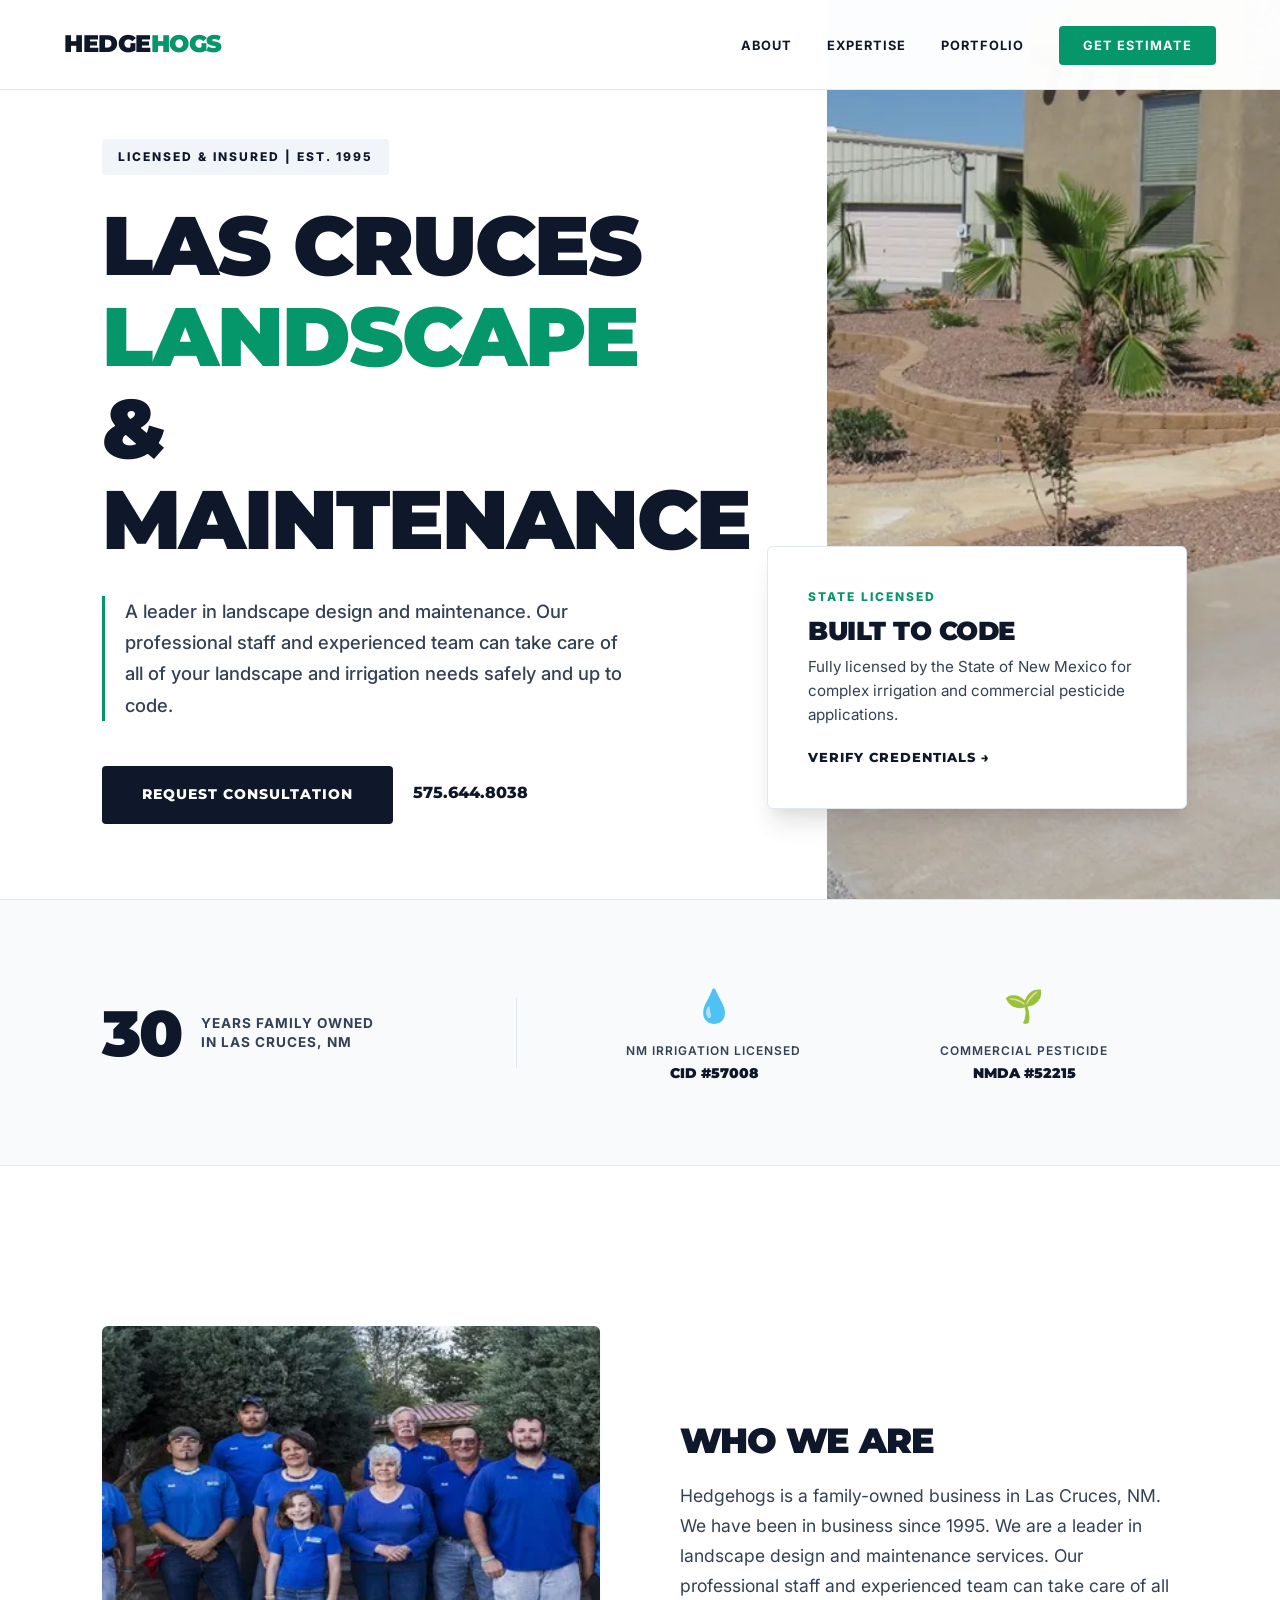
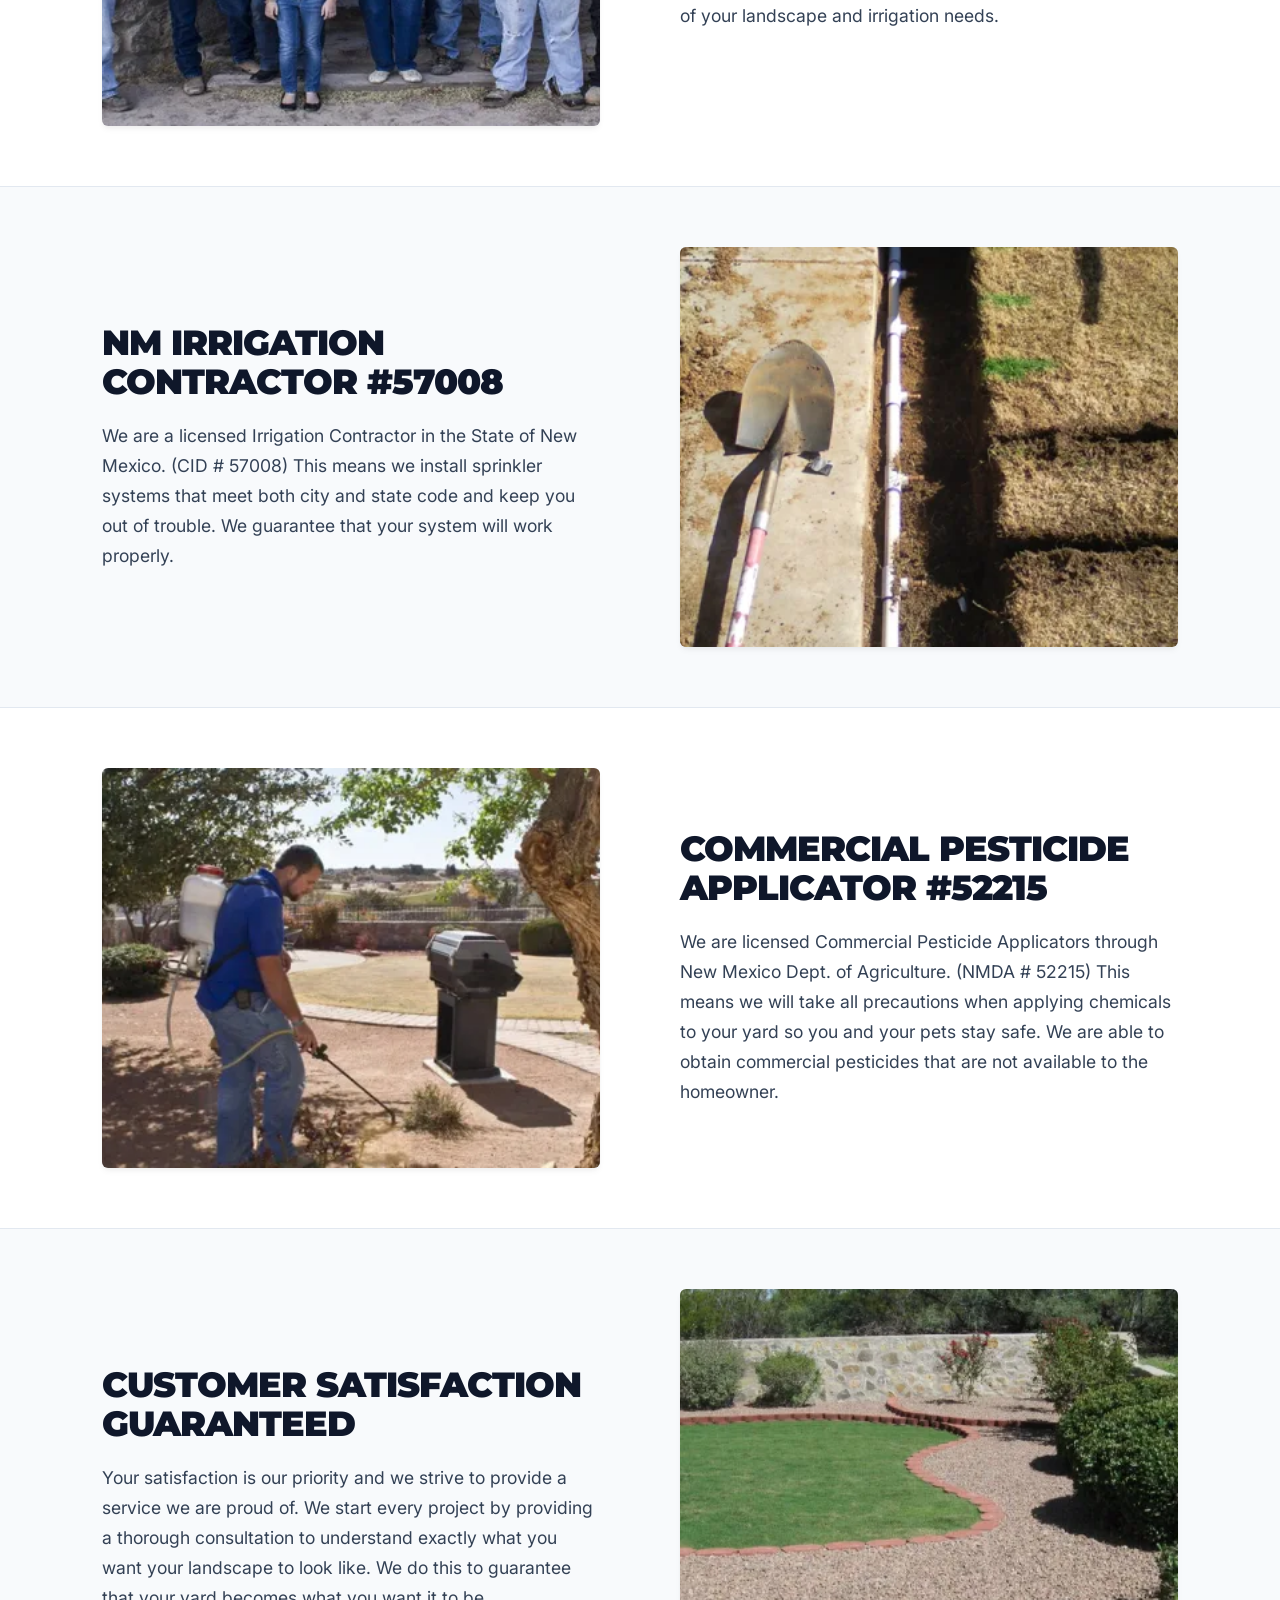
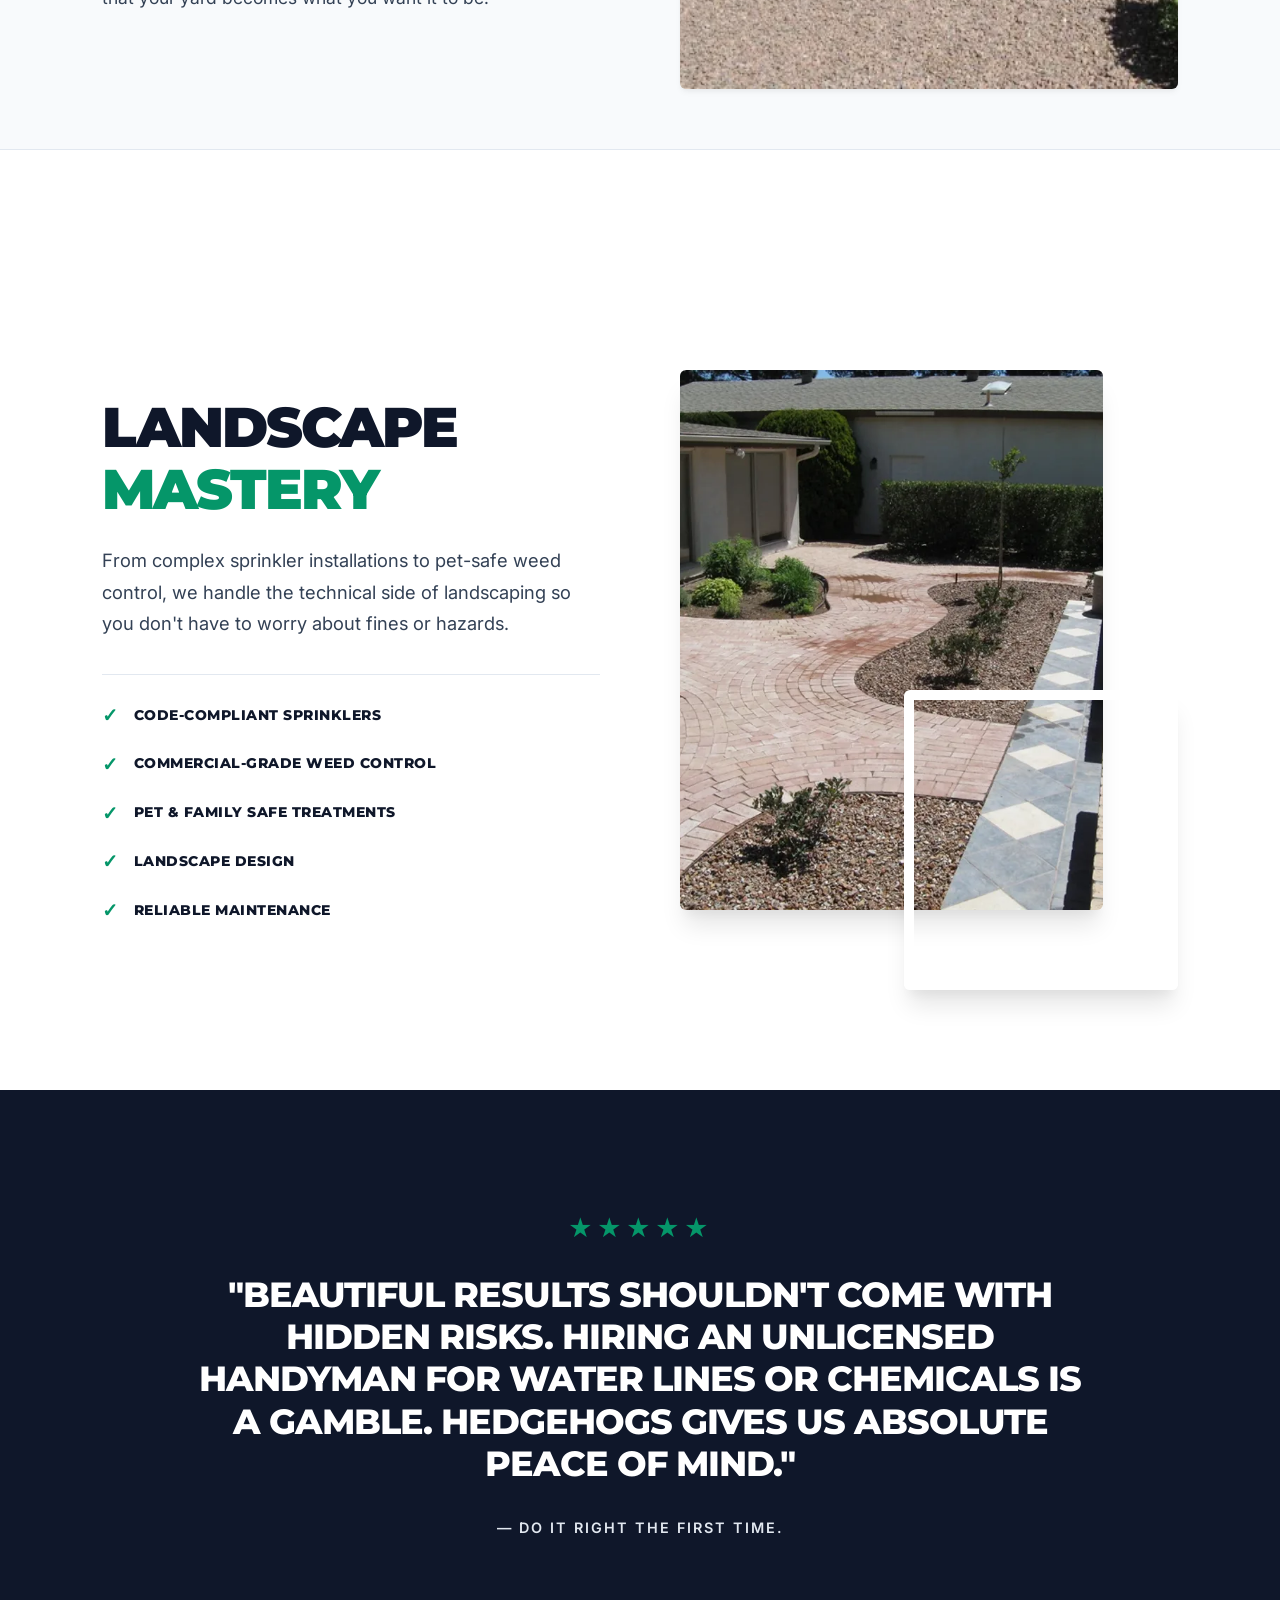
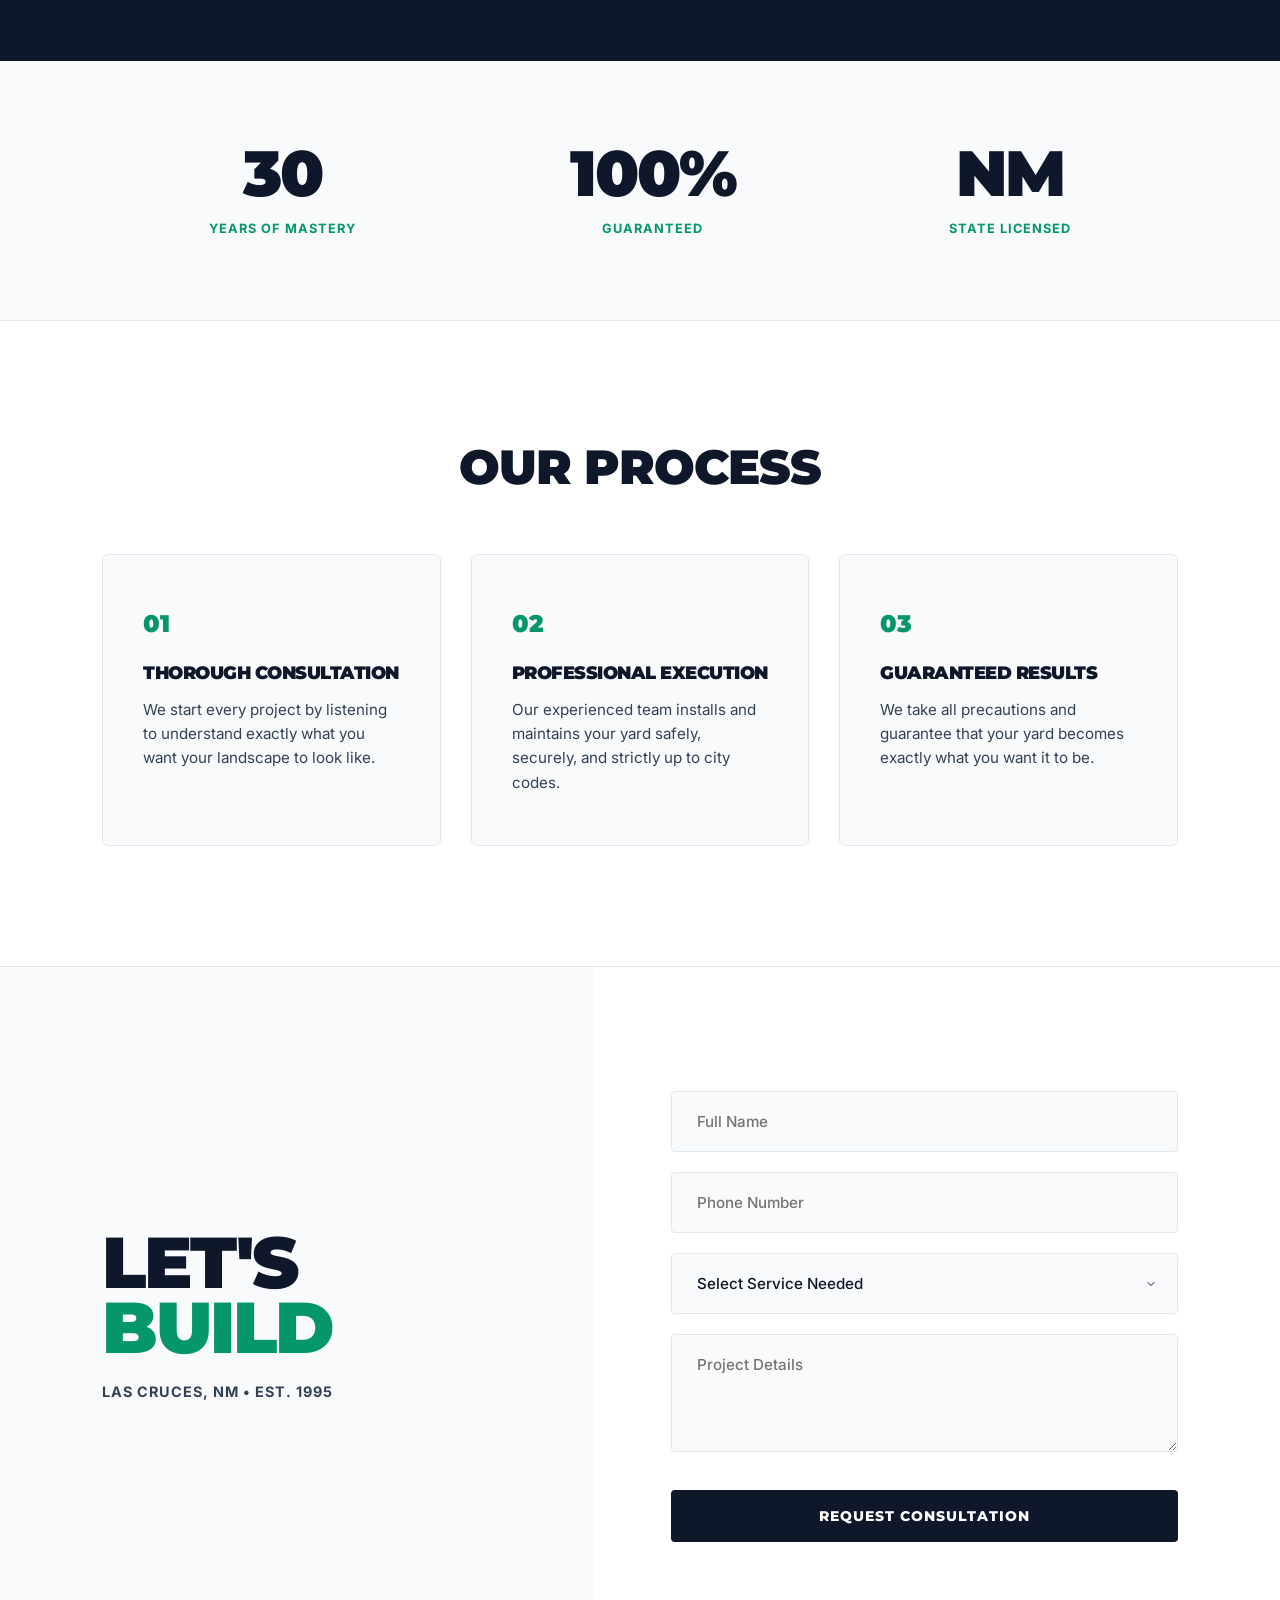
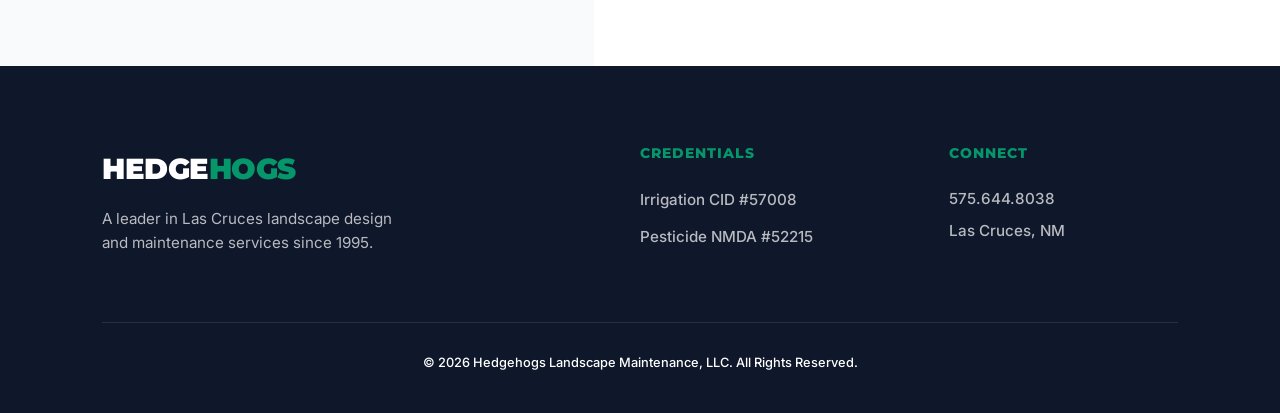
==== commit 3ad4f743: "new version of site" ====
--- a/hedgehogs-landscape/index.html
+++ b/hedgehogs-landscape/index.html
@@ -6,26 +6,27 @@
     <meta name="viewport" content="width=device-width, initial-scale=1.0">
     <title>Hedgehogs Landscape Maintenance | Las Cruces, NM</title>
     <link
-        href="https://fonts.googleapis.com/css2?family=Montserrat:wght@400;500;700;900&family=Playfair+Display:ital,wght@0,600;0,800;1,600&display=swap"
+        href="https://fonts.googleapis.com/css2?family=Inter:wght@400;500;600&family=Montserrat:wght@700;800;900&display=swap"
         rel="stylesheet">
     <style>
         /* =========================================
-           0. BRAND VARIABLES (Premium Refinement)
+           0. BRAND VARIABLES (Practical Premium)
            ========================================= */
         :root {
-            --primary: #1E293B;
-            /* Deep Slate/Navy instead of soft blue */
-            --primary-green: #166534;
-            /* Rich Emerald instead of vibrant green */
-            --dark: #0F172A;
-            --slate: #475569;
-            --light-bg: #F8FAFC;
+            --brand-dark: #0f172a;
+            /* Deep corporate slate */
+            --brand-green: #059669;
+            /* Trustworthy Emerald */
+            --brand-green-hover: #047857;
+            --text-main: #334155;
+            --surface-light: #f8fafc;
+            --surface-gray: #f1f5f9;
             --white: #ffffff;
-            --accent: #D4AF37;
-            /* Subtle champagne gold for premium touches */
-            --transition: all 0.6s cubic-bezier(0.16, 1, 0.3, 1);
-            --dot-pattern: radial-gradient(#E2E8F0 1px, transparent 1px);
-            --shadow-lux: 0 20px 40px rgba(15, 23, 42, 0.08);
+            --border-color: #e2e8f0;
+            --transition-fast: all 0.2s ease-in-out;
+            --transition-smooth: all 0.4s cubic-bezier(0.16, 1, 0.3, 1);
+            --shadow-corporate: 0 20px 25px -5px rgba(0, 0, 0, 0.1), 0 10px 10px -5px rgba(0, 0, 0, 0.04);
+            --shadow-card: 0 4px 6px -1px rgba(0, 0, 0, 0.05), 0 2px 4px -1px rgba(0, 0, 0, 0.03);
         }
 
         /* =========================================
@@ -42,21 +43,29 @@
         }
 
         body {
-            font-family: 'Montserrat', sans-serif;
+            font-family: 'Inter', sans-serif;
             background: var(--white);
-            background-image: var(--dot-pattern);
-            background-size: 30px 30px;
-            color: var(--dark);
+            color: var(--text-main);
             line-height: 1.6;
             overflow-x: hidden;
             width: 100%;
         }
 
+        h1,
+        h2,
+        h3,
+        h4,
+        h5 {
+            font-family: 'Montserrat', sans-serif;
+            color: var(--brand-dark);
+            line-height: 1.1;
+        }
+
         /* Animation Classes */
         .reveal-up {
             opacity: 0;
-            transform: translateY(40px);
-            transition: all 0.8s cubic-bezier(0.16, 1, 0.3, 1);
+            transform: translateY(30px);
+            transition: var(--transition-smooth);
         }
 
         .active-reveal {
@@ -65,7 +74,7 @@
         }
 
         /* =========================================
-           2. ASYMMETRIC HEADER
+           2. HEADER
            ========================================= */
         .main-header {
             position: fixed;
@@ -74,24 +83,23 @@
             z-index: 1000;
             padding: 15px 5%;
             background: rgba(255, 255, 255, 0.98);
-            backdrop-filter: blur(20px);
-            border-bottom: 1px solid rgba(0, 0, 0, 0.05);
+            border-bottom: 1px solid var(--border-color);
             height: 90px;
             display: flex;
             align-items: center;
-            transition: var(--transition);
+            transition: var(--transition-fast);
         }
 
         .main-header.scrolled {
             height: 75px;
-            box-shadow: var(--shadow-lux);
+            box-shadow: var(--shadow-card);
         }
 
         .nav-container {
             display: flex;
             justify-content: space-between;
             align-items: center;
-            max-width: 1600px;
+            max-width: 1400px;
             margin: 0 auto;
             width: 100%;
         }
@@ -102,15 +110,16 @@
             text-decoration: none;
         }
 
-        .logo-img {
-            height: 50px;
-            width: auto;
-            object-fit: contain;
-            transition: var(--transition);
-        }
-
-        .main-header.scrolled .logo-img {
-            height: 40px;
+        .logo-text {
+            font-family: 'Montserrat', sans-serif;
+            font-size: 1.5rem;
+            font-weight: 900;
+            color: var(--brand-dark);
+            letter-spacing: -0.5px;
+        }
+
+        .logo-text span {
+            color: var(--brand-green);
         }
 
         #menu-toggle {
@@ -123,64 +132,48 @@
         .nav-menu {
             display: flex;
             list-style: none;
-            gap: 40px;
+            gap: 35px;
             align-items: center;
         }
 
         .nav-menu a {
             text-decoration: none;
-            color: var(--dark);
+            color: var(--brand-dark);
             font-weight: 700;
-            font-size: 0.75rem;
-            text-transform: uppercase;
-            letter-spacing: 2px;
-            position: relative;
-            transition: 0.3s;
-        }
-
-        .nav-menu a::after {
-            content: '';
-            position: absolute;
-            bottom: -5px;
-            left: 0;
-            width: 0%;
-            height: 2px;
-            background: var(--primary-green);
-            transition: 0.3s;
-        }
-
-        .nav-menu a:hover::after {
-            width: 100%;
+            font-size: 0.8rem;
+            text-transform: uppercase;
+            letter-spacing: 1px;
+            transition: var(--transition-fast);
+        }
+
+        .nav-menu a:hover {
+            color: var(--brand-green);
         }
 
         .nav-cta {
-            background: var(--primary);
+            background: var(--brand-green);
             color: var(--white) !important;
-            padding: 14px 28px;
-            border-radius: 2px;
+            padding: 12px 24px;
+            border-radius: 4px;
         }
 
         .nav-cta:hover {
-            background: var(--primary-green);
-        }
-
-        .nav-cta::after {
-            display: none;
+            background: var(--brand-green-hover);
         }
 
         /* =========================================
-           3. GIANT SEO HERO
+           3. HERO SECTION (High-Impact)
            ========================================= */
         .split-hero {
             display: flex;
             height: 100vh;
             width: 100%;
-            border-bottom: 1px solid #eee;
+            border-bottom: 1px solid var(--border-color);
         }
 
         .hero-left {
-            flex: 1.2;
-            padding: 10% 8% 5%;
+            flex: 1.1;
+            padding: 10% 6% 5% 8%;
             display: flex;
             flex-direction: column;
             justify-content: center;
@@ -188,182 +181,181 @@
         }
 
         .hero-right {
-            flex: 0.8;
-            background: var(--dark) url('images/hero.webp') center/cover;
+            flex: 0.9;
+            background: var(--brand-dark) url('images/hero.webp') center/cover;
             position: relative;
         }
 
         .floating-badge {
-            font-weight: 700;
-            color: var(--primary-green);
-            letter-spacing: 4px;
+            display: inline-block;
+            font-weight: 800;
+            color: var(--brand-dark);
+            letter-spacing: 2px;
             margin-bottom: 25px;
             font-size: 0.75rem;
-            border-left: 3px solid var(--accent);
-            padding-left: 15px;
-            text-transform: uppercase;
+            background: var(--surface-gray);
+            padding: 8px 16px;
+            border-radius: 4px;
+            text-transform: uppercase;
+            width: max-content;
         }
 
         .giant-text {
-            font-family: 'Playfair Display', serif;
-            font-size: clamp(3.5rem, 7vw, 7.5rem);
-            line-height: 0.9;
-            font-weight: 800;
-            margin-bottom: 35px;
+            font-size: clamp(3rem, 6.5vw, 6.5rem);
+            font-weight: 900;
+            margin-bottom: 30px;
             letter-spacing: -2px;
-            color: var(--dark);
+            text-transform: uppercase;
         }
 
         .giant-text span {
-            font-style: italic;
-            color: var(--primary-green);
-            font-weight: 600;
+            color: var(--brand-green);
         }
 
         .hero-left p {
-            max-width: 500px;
-            font-weight: 400;
-            color: var(--slate);
-            margin-bottom: 40px;
+            max-width: 520px;
+            font-weight: 500;
+            margin-bottom: 45px;
             font-size: 1.15rem;
-            border-left: 1px solid #ddd;
-            padding-left: 25px;
-            line-height: 1.8;
+            border-left: 3px solid var(--brand-green);
+            padding-left: 20px;
+            line-height: 1.7;
         }
 
         .hero-actions {
             display: flex;
-            gap: 30px;
+            gap: 20px;
             align-items: center;
         }
 
         .btn-main {
-            background: var(--primary);
+            background: var(--brand-dark);
             color: var(--white);
             text-decoration: none;
-            padding: 18px 45px;
-            font-weight: 700;
-            text-transform: uppercase;
-            letter-spacing: 2px;
+            padding: 18px 40px;
+            font-family: 'Montserrat', sans-serif;
+            font-weight: 800;
+            text-transform: uppercase;
+            letter-spacing: 1px;
             font-size: 0.85rem;
             display: inline-block;
-            transition: var(--transition);
+            transition: var(--transition-fast);
             border: none;
             cursor: pointer;
-            border-radius: 2px;
+            border-radius: 4px;
         }
 
         .btn-main:hover {
-            background: var(--primary-green);
-            box-shadow: var(--shadow-lux);
-            transform: translateY(-3px);
+            background: var(--brand-green);
         }
 
         .btn-sub {
-            color: var(--primary);
-            font-weight: 700;
+            color: var(--brand-dark);
+            font-family: 'Montserrat', sans-serif;
+            font-weight: 800;
             text-decoration: none;
-            font-size: 1.1rem;
-            letter-spacing: 1px;
-            transition: var(--transition);
+            font-size: 1rem;
+            border-bottom: 2px solid transparent;
+            padding-bottom: 2px;
+            transition: var(--transition-fast);
         }
 
         .btn-sub:hover {
-            color: var(--accent);
-        }
-
+            border-bottom-color: var(--brand-green);
+        }
+
+        /* The Authority Card */
         .image-overlay-card {
             position: absolute;
             bottom: 10%;
-            left: -80px;
+            left: -60px;
             background: var(--white);
-            padding: 50px;
-            width: 450px;
-            box-shadow: var(--shadow-lux);
-            border: 1px solid rgba(0, 0, 0, 0.05);
+            padding: 40px;
+            width: 420px;
+            box-shadow: var(--shadow-corporate);
+            border: 1px solid var(--border-color);
             display: flex;
             flex-direction: column;
-            gap: 15px;
-            border-radius: 2px;
+            gap: 10px;
+            border-radius: 6px;
         }
 
         .card-tag {
             font-size: 0.75rem;
             font-weight: 800;
-            color: var(--accent);
-            letter-spacing: 3px;
+            color: var(--brand-green);
+            letter-spacing: 2px;
             text-transform: uppercase;
         }
 
         .image-overlay-card h3 {
-            font-family: 'Playfair Display', serif;
+            font-weight: 900;
+            font-size: 1.6rem;
+            text-transform: uppercase;
+            letter-spacing: -0.5px;
+        }
+
+        .image-overlay-card p {
+            font-size: 0.95rem;
+            margin-bottom: 10px;
+        }
+
+        .inline-link {
+            color: var(--brand-dark);
+            font-family: 'Montserrat', sans-serif;
+            text-decoration: none;
             font-weight: 800;
-            font-size: 1.8rem;
-            letter-spacing: -0.5px;
-        }
-
-        .image-overlay-card p {
-            color: var(--slate);
-            font-size: 0.95rem;
-            margin-bottom: 5px;
-        }
-
-        .inline-link {
-            color: var(--primary-green);
-            text-decoration: none;
-            font-weight: 700;
             font-size: 0.8rem;
             display: inline-block;
             text-transform: uppercase;
             letter-spacing: 1px;
-            transition: var(--transition);
+            transition: var(--transition-fast);
         }
 
         .inline-link:hover {
-            gap: 10px;
-            color: var(--primary);
+            color: var(--brand-green);
         }
 
         /* =========================================
-           4. AUTHORITY STACK
+           4. AUTHORITY STACK (Data-Driven Trust)
            ========================================= */
         .authority-stack {
-            padding: 100px 10%;
-            background: var(--light-bg);
-            border-bottom: 1px solid #eee;
+            padding: 80px 8%;
+            background: var(--surface-light);
+            border-bottom: 1px solid var(--border-color);
         }
 
         .authority-grid {
             display: flex;
             align-items: center;
             justify-content: space-between;
-            gap: 60px;
+            gap: 40px;
+            max-width: 1400px;
+            margin: 0 auto;
         }
 
         .award-card {
             flex: 1;
             display: flex;
             align-items: center;
-            gap: 25px;
-            border-right: 1px solid #e2e8f0;
+            gap: 20px;
+            border-right: 1px solid var(--border-color);
         }
 
         .award-card h3 {
-            font-family: 'Playfair Display', serif;
-            font-size: 3.5rem;
-            color: var(--primary-green);
-            font-weight: 800;
-            line-height: 1;
+            font-size: 4rem;
+            color: var(--brand-dark);
+            font-weight: 900;
+            letter-spacing: -2px;
         }
 
         .award-card p {
             font-weight: 700;
             text-transform: uppercase;
             font-size: 0.85rem;
-            max-width: 200px;
-            color: var(--slate);
+            max-width: 180px;
             letter-spacing: 1px;
-            line-height: 1.5;
+            line-height: 1.4;
         }
 
         .trust-icons {
@@ -381,27 +373,28 @@
         }
 
         .icon-pill .icon {
-            font-size: 2.5rem;
-            margin-bottom: 15px;
-            color: var(--primary);
+            font-size: 2rem;
+            margin-bottom: 10px;
+            color: var(--brand-green);
         }
 
         .icon-pill p {
-            font-weight: 700;
+            font-weight: 600;
             text-transform: uppercase;
             font-size: 0.75rem;
-            color: var(--slate);
             letter-spacing: 1px;
+            margin-bottom: 2px;
         }
 
         .icon-pill strong {
-            color: var(--primary-green);
-            margin-top: 5px;
-            font-size: 0.85rem;
+            font-family: 'Montserrat', sans-serif;
+            color: var(--brand-dark);
+            font-size: 0.9rem;
+            font-weight: 900;
         }
 
         /* =========================================
-           5. CURRENT WEBSITE CONTENT
+           5. CONTENT SECTIONS (Clean Grid)
            ========================================= */
         .features-container {
             padding: 100px 0;
@@ -411,22 +404,26 @@
         .feature-row {
             display: flex;
             align-items: center;
-            gap: 100px;
-            padding: 80px 10%;
+            gap: 80px;
+            padding: 60px 8%;
+            max-width: 1600px;
+            margin: 0 auto;
         }
 
         .feature-row:nth-child(even) {
             flex-direction: row-reverse;
-            background-color: var(--light-bg);
+            background-color: var(--surface-light);
+            border-top: 1px solid var(--border-color);
+            border-bottom: 1px solid var(--border-color);
         }
 
         .feature-image {
             flex: 1;
-            min-height: 450px;
+            min-height: 400px;
             background-size: cover;
             background-position: center;
-            border-radius: 2px;
-            box-shadow: var(--shadow-lux);
+            border-radius: 6px;
+            box-shadow: var(--shadow-card);
         }
 
         .feature-content {
@@ -434,171 +431,144 @@
         }
 
         .feature-content h2 {
-            font-family: 'Playfair Display', serif;
-            font-size: 2.5rem;
-            font-weight: 800;
-            line-height: 1.2;
-            margin-bottom: 25px;
-            letter-spacing: -0.5px;
-            color: var(--dark);
+            font-size: 2.2rem;
+            font-weight: 900;
+            text-transform: uppercase;
+            margin-bottom: 20px;
+            letter-spacing: -1px;
         }
 
         .feature-content p {
             font-size: 1.1rem;
-            color: var(--slate);
-            line-height: 1.8;
-            max-width: 600px;
+            line-height: 1.7;
+            max-width: 550px;
             font-weight: 400;
         }
 
         /* =========================================
-           6. ASYMMETRIC GRID (Services)
+           6. SERVICES OVERLAP (Engineered Look)
            ========================================= */
         .overlap-grid {
-            padding: 180px 10%;
+            padding: 120px 8%;
             display: grid;
             grid-template-columns: 1fr 1fr;
-            gap: 100px;
+            gap: 80px;
             align-items: center;
-            position: relative;
             background: var(--white);
-        }
-
-        .outline-text {
-            font-family: 'Playfair Display', serif;
-            font-size: 14rem;
-            position: absolute;
-            top: -20px;
-            left: 5%;
-            -webkit-text-stroke: 1px rgba(0, 0, 0, 0.03);
-            color: transparent;
-            z-index: 1;
-            font-weight: 800;
-            pointer-events: none;
-        }
-
-        .content-block {
-            position: relative;
-            z-index: 2;
+            max-width: 1600px;
+            margin: 0 auto;
         }
 
         .content-block h2 {
-            font-family: 'Playfair Display', serif;
-            font-size: 4.5rem;
-            font-weight: 800;
-            line-height: 1;
-            margin-bottom: 30px;
+            font-size: 3.5rem;
+            font-weight: 900;
+            text-transform: uppercase;
+            margin-bottom: 25px;
             letter-spacing: -2px;
         }
 
         .content-block h2 span {
-            font-style: italic;
-            color: var(--primary-green);
-            font-weight: 600;
+            color: var(--brand-green);
         }
 
         .content-block p {
             font-size: 1.15rem;
-            color: var(--slate);
-            line-height: 1.8;
+            line-height: 1.7;
         }
 
         .service-check-list {
             list-style: none;
-            margin-top: 40px;
-            border-top: 1px solid #e2e8f0;
-            padding-top: 30px;
+            margin-top: 35px;
+            border-top: 1px solid var(--border-color);
+            padding-top: 25px;
         }
 
         .service-check-list li {
-            font-weight: 700;
+            font-family: 'Montserrat', sans-serif;
+            font-weight: 800;
             text-transform: uppercase;
             font-size: 0.85rem;
             display: flex;
             align-items: center;
-            gap: 20px;
-            margin-bottom: 20px;
-            letter-spacing: 1px;
+            gap: 15px;
+            margin-bottom: 18px;
+            letter-spacing: 0.5px;
+            color: var(--brand-dark);
         }
 
         .service-check-list li::before {
-            content: "";
-            width: 40px;
-            height: 1px;
-            background: var(--accent);
+            content: "✓";
+            color: var(--brand-green);
+            font-size: 1.2rem;
+            font-weight: 900;
         }
 
         .image-block {
             position: relative;
-            height: 700px;
-            z-index: 2;
+            height: 600px;
         }
 
         .main-img {
-            width: 90%;
+            width: 85%;
             height: 90%;
             background-size: cover;
             background-position: center;
             position: absolute;
             top: 0;
             left: 0;
-            transition: var(--transition);
-            border-radius: 2px;
-            box-shadow: var(--shadow-lux);
+            border-radius: 6px;
+            box-shadow: var(--shadow-corporate);
         }
 
         .accent-img {
-            width: 65%;
+            width: 55%;
             height: 50%;
             background-size: cover;
             background-position: center;
             position: absolute;
-            bottom: -40px;
-            right: -40px;
-            border: 15px solid var(--white);
-            box-shadow: var(--shadow-lux);
-            transition: var(--transition);
-            border-radius: 2px;
+            bottom: -20px;
+            right: 0;
+            border: 10px solid var(--white);
+            border-radius: 6px;
+            box-shadow: var(--shadow-corporate);
         }
 
         /* =========================================
-           7. EDITORIAL REVIEW
+           7. SOCIAL PROOF (Bold & Simple)
            ========================================= */
         .editorial-review {
-            padding: 150px 10%;
-            background: var(--primary);
+            padding: 120px 8%;
+            background: var(--brand-dark);
             text-align: center;
             color: var(--white);
-            position: relative;
-            overflow: hidden;
         }
 
         .editorial-review blockquote {
-            font-family: 'Playfair Display', serif;
-            font-size: 3rem;
+            font-family: 'Montserrat', sans-serif;
+            font-size: 2.2rem;
+            font-weight: 800;
+            text-transform: uppercase;
+            line-height: 1.2;
+            margin-bottom: 30px;
+            max-width: 900px;
+            margin-inline: auto;
+            letter-spacing: -1px;
+        }
+
+        .star-rating {
+            color: var(--brand-green);
+            font-size: 1.5rem;
+            margin-bottom: 25px;
+            letter-spacing: 4px;
+        }
+
+        .editorial-review cite {
+            font-size: 0.9rem;
+            text-transform: uppercase;
+            letter-spacing: 2px;
             font-weight: 600;
-            font-style: italic;
-            line-height: 1.3;
-            margin-bottom: 40px;
-            max-width: 1000px;
-            margin-inline: auto;
-        }
-
-        .star-rating {
-            color: var(--accent);
-            font-size: 1.5rem;
-            margin-bottom: 30px;
-            letter-spacing: 8px;
-        }
-
-        .editorial-review cite {
-            font-family: 'Montserrat', sans-serif;
-            font-size: 0.9rem;
-            text-transform: uppercase;
-            letter-spacing: 3px;
-            font-weight: 700;
+            color: var(--border-color);
             font-style: normal;
-            opacity: 0.8;
         }
 
         /* =========================================
@@ -607,227 +577,229 @@
         .impact-counters {
             display: flex;
             justify-content: space-around;
-            padding: 100px 10%;
-            background: var(--dark);
-            color: var(--white);
+            padding: 80px 8%;
+            background: var(--surface-light);
             text-align: center;
-            border-top: 1px solid rgba(255, 255, 255, 0.05);
+            border-bottom: 1px solid var(--border-color);
+            max-width: 1400px;
+            margin: 0 auto;
+            width: 100%;
         }
 
         .counter-item .count {
-            font-family: 'Playfair Display', serif;
+            font-family: 'Montserrat', sans-serif;
             display: block;
-            font-size: 5rem;
-            font-weight: 800;
-            color: var(--primary-green);
+            font-size: 4rem;
+            font-weight: 900;
+            color: var(--brand-dark);
             line-height: 1;
             margin-bottom: 10px;
+            letter-spacing: -2px;
         }
 
         .counter-item .label {
             font-weight: 700;
             text-transform: uppercase;
-            letter-spacing: 3px;
+            letter-spacing: 1px;
             font-size: 0.8rem;
-            opacity: 0.7;
+            color: var(--brand-green);
         }
 
         /* =========================================
            9. ROADMAP SECTION
            ========================================= */
         .roadmap-section {
-            padding: 120px 10%;
-            background: var(--light-bg);
+            padding: 120px 8%;
+            background: var(--white);
+            max-width: 1400px;
+            margin: 0 auto;
         }
 
         .section-header h2 {
-            font-family: 'Playfair Display', serif;
-            font-size: 3.5rem;
-            font-weight: 800;
+            font-size: 3rem;
+            font-weight: 900;
+            text-transform: uppercase;
             text-align: center;
             letter-spacing: -1px;
-        }
-
-        .section-header span {
-            color: var(--primary-green);
-            font-style: italic;
         }
 
         .roadmap-grid {
             display: grid;
             grid-template-columns: repeat(3, 1fr);
-            gap: 0;
-            margin-top: 80px;
-            background: var(--white);
-            box-shadow: var(--shadow-lux);
-            border-radius: 2px;
+            gap: 30px;
+            margin-top: 60px;
         }
 
         .road-item {
-            padding: 80px 50px;
-            border-right: 1px solid #f1f5f9;
-            transition: var(--transition);
+            padding: 50px 40px;
+            background: var(--surface-light);
+            border: 1px solid var(--border-color);
+            border-radius: 6px;
+            transition: var(--transition-fast);
         }
 
         .road-item:hover {
-            transform: translateY(-10px);
-            background: var(--white);
-            box-shadow: var(--shadow-lux);
-            z-index: 2;
-            border-radius: 2px;
+            border-color: var(--brand-green);
+            box-shadow: var(--shadow-card);
+            transform: translateY(-5px);
         }
 
         .road-item .step {
-            font-family: 'Playfair Display', serif;
-            font-weight: 800;
-            color: var(--accent);
-            font-size: 2rem;
+            font-family: 'Montserrat', sans-serif;
+            font-weight: 900;
+            color: var(--brand-green);
+            font-size: 1.5rem;
             display: block;
-            margin-bottom: 25px;
-            line-height: 1;
+            margin-bottom: 20px;
         }
 
         .road-item h4 {
-            font-weight: 800;
+            font-weight: 900;
             text-transform: uppercase;
             margin-bottom: 15px;
             font-size: 1.1rem;
-            letter-spacing: 1px;
+            letter-spacing: -0.5px;
         }
 
         .road-item p {
-            color: var(--slate);
             font-size: 0.95rem;
-            line-height: 1.7;
             margin: 0;
         }
 
         /* =========================================
-           10. EDITORIAL FORM & CONTACT
+           10. CONTACT FORM (High Conversion)
            ========================================= */
         .side-contact {
             display: flex;
             min-height: 700px;
-            background: var(--white);
+            border-top: 1px solid var(--border-color);
         }
 
         .contact-left {
-            flex: 0.8;
-            padding: 10% 8%;
+            flex: 0.9;
+            padding: 8% 6% 8% 8%;
             display: flex;
             flex-direction: column;
             justify-content: center;
+            background: var(--surface-light);
         }
 
         .contact-left h2 {
-            font-family: 'Playfair Display', serif;
-            font-size: 5rem;
-            font-weight: 800;
+            font-size: 4.5rem;
+            font-weight: 900;
+            text-transform: uppercase;
             line-height: 0.9;
-            margin-bottom: 30px;
+            margin-bottom: 20px;
             letter-spacing: -2px;
         }
 
         .contact-left h2 span {
-            color: var(--primary-green);
-            font-style: italic;
+            color: var(--brand-green);
         }
 
         .contact-left p {
-            font-weight: 600;
-            text-transform: uppercase;
-            letter-spacing: 2px;
-            color: var(--slate);
+            font-weight: 700;
+            text-transform: uppercase;
+            letter-spacing: 1px;
+            color: var(--text-main);
             font-size: 0.9rem;
-            margin-bottom: 5px;
         }
 
         .contact-right {
-            flex: 1.2;
-            padding: 10% 8%;
+            flex: 1.1;
+            padding: 8% 8% 8% 6%;
             display: flex;
             align-items: center;
-            background: var(--light-bg);
-            border-left: 1px solid #f1f5f9;
+            background: var(--white);
         }
 
         .editorial-form {
             width: 100%;
-            display: flex;
-            flex-direction: column;
+            max-width: 600px;
         }
 
         .editorial-form input,
         .editorial-form select,
         .editorial-form textarea {
             width: 100%;
-            padding: 25px 0;
-            background: transparent;
-            border: none;
-            border-bottom: 1px solid #cbd5e1;
+            padding: 20px 25px;
+            background: var(--surface-light);
+            border: 1px solid var(--border-color);
             margin-bottom: 20px;
-            font-family: 'Montserrat', sans-serif;
-            font-weight: 600;
-            text-transform: uppercase;
-            font-size: 0.85rem;
-            color: var(--dark);
-            border-radius: 0;
-            transition: var(--transition);
-            letter-spacing: 1px;
+            font-family: 'Inter', sans-serif;
+            font-weight: 500;
+            font-size: 0.95rem;
+            color: var(--brand-dark);
+            border-radius: 4px;
+            transition: var(--transition-fast);
         }
 
         .editorial-form input:focus,
         .editorial-form select:focus,
         .editorial-form textarea:focus {
             outline: none;
-            border-bottom-color: var(--primary-green);
+            border-color: var(--brand-green);
+            box-shadow: 0 0 0 3px rgba(5, 150, 105, 0.1);
         }
 
         .editorial-form select {
             appearance: none;
-            background-image: url("data:image/svg+xml;charset=UTF-8,%3Csvg xmlns='http://www.w3.org/2000/svg' width='12' height='12' viewBox='0 0 24 24' fill='none' stroke='%23475569' stroke-width='2' stroke-linecap='round' stroke-linejoin='round'%3E%3Cpolyline points='6 9 12 15 18 9'%3E%3C/polyline%3E%3C/svg%3E");
+            background-image: url("data:image/svg+xml;charset=UTF-8,%3Csvg xmlns='http://www.w3.org/2000/svg' width='12' height='12' viewBox='0 0 24 24' fill='none' stroke='%230f172a' stroke-width='2' stroke-linecap='round' stroke-linejoin='round'%3E%3Cpolyline points='6 9 12 15 18 9'%3E%3C/polyline%3E%3C/svg%3E");
             background-repeat: no-repeat;
-            background-position: right center;
+            background-position: calc(100% - 20px) center;
+        }
+
+        .editorial-form .btn-main {
+            width: 100%;
+            margin-top: 10px;
         }
 
         /* =========================================
-           11. MODERN FOOTER
+           11. FOOTER
            ========================================= */
         .modern-footer {
-            padding: 100px 10% 50px;
-            background: var(--dark);
+            padding: 80px 8% 40px;
+            background: var(--brand-dark);
             color: #fff;
-            border-top: 4px solid var(--accent);
         }
 
         .footer-top {
             display: grid;
             grid-template-columns: 2fr 1fr 1fr;
-            gap: 100px;
-            margin-bottom: 80px;
-        }
-
-        .footer-logo-img {
-            height: 45px;
-            width: auto;
-            margin-bottom: 25px;
-            filter: brightness(0) invert(1);
-            opacity: 0.9;
+            gap: 80px;
+            margin-bottom: 60px;
+            max-width: 1400px;
+            margin-inline: auto;
+        }
+
+        .footer-logo-text {
+            font-family: 'Montserrat', sans-serif;
+            font-size: 1.8rem;
+            font-weight: 900;
+            color: var(--white);
+            letter-spacing: -0.5px;
+            margin-bottom: 15px;
+            display: block;
+        }
+
+        .footer-logo-text span {
+            color: var(--brand-green);
         }
 
         .footer-brand p {
-            opacity: 0.6;
+            opacity: 0.7;
             max-width: 300px;
             font-size: 0.95rem;
         }
 
         .footer-links h4,
         .footer-contact h4 {
-            text-transform: uppercase;
-            letter-spacing: 3px;
-            font-size: 0.8rem;
-            margin-bottom: 30px;
-            color: var(--primary-green);
+            font-family: 'Montserrat', sans-serif;
+            text-transform: uppercase;
+            letter-spacing: 1px;
+            font-size: 0.9rem;
+            margin-bottom: 25px;
+            color: var(--brand-green);
             font-weight: 800;
         }
 
@@ -836,40 +808,39 @@
         }
 
         .footer-links li {
-            margin-bottom: 15px;
+            margin-bottom: 12px;
         }
 
         .footer-links a {
             color: #fff;
             text-decoration: none;
-            font-weight: 600;
-            opacity: 0.6;
-            transition: 0.3s;
-            font-size: 0.9rem;
+            font-weight: 500;
+            opacity: 0.7;
+            transition: var(--transition-fast);
+            font-size: 0.95rem;
         }
 
         .footer-links a:hover {
             opacity: 1;
-            color: var(--accent);
+            color: var(--white);
         }
 
         .footer-contact p {
-            opacity: 0.6;
-            font-size: 0.9rem;
-            font-weight: 600;
-            margin-bottom: 10px;
+            opacity: 0.7;
+            font-size: 0.95rem;
+            font-weight: 500;
+            margin-bottom: 8px;
         }
 
         .footer-bottom {
-            padding-top: 40px;
+            padding-top: 30px;
             border-top: 1px solid rgba(255, 255, 255, 0.1);
-            display: flex;
-            justify-content: space-between;
-            font-size: 0.75rem;
-            font-weight: 600;
-            text-transform: uppercase;
-            letter-spacing: 2px;
+            text-align: center;
+            font-size: 0.8rem;
+            font-weight: 500;
             opacity: 0.5;
+            max-width: 1400px;
+            margin: 0 auto;
         }
 
         .mobile-sticky-cta {
@@ -877,7 +848,7 @@
         }
 
         /* =========================================
-           12. RESPONSIVE OVERRIDES
+           12. RESPONSIVE
            ========================================= */
         @media (max-width: 1024px) {
             .split-hero {
@@ -887,12 +858,12 @@
             }
 
             .hero-right {
-                height: 500px;
+                height: 450px;
                 order: -1;
             }
 
             .hero-left {
-                padding: 60px 5% 100px;
+                padding: 60px 5% 80px;
                 text-align: center;
                 align-items: center;
             }
@@ -905,12 +876,12 @@
             .image-overlay-card {
                 width: 90%;
                 left: 5%;
-                bottom: -50px;
-                padding: 35px;
+                bottom: -40px;
+                padding: 30px;
             }
 
             .giant-text {
-                font-size: 4.5rem;
+                font-size: 4rem;
             }
 
             .authority-grid {
@@ -921,14 +892,15 @@
 
             .award-card {
                 border-right: none;
-                border-bottom: 1px solid #e2e8f0;
-                padding-bottom: 40px;
+                border-bottom: 1px solid var(--border-color);
+                padding-bottom: 30px;
                 flex-direction: column;
-                gap: 15px;
+                gap: 10px;
             }
 
             .trust-icons {
                 width: 100%;
+                gap: 20px;
             }
 
             .feature-row,
@@ -945,19 +917,30 @@
                 min-height: auto;
             }
 
+            .feature-content p {
+                margin: 0 auto;
+            }
+
             .overlap-grid {
                 grid-template-columns: 1fr;
-                padding: 100px 5%;
+                padding: 80px 5%;
                 gap: 60px;
-            }
-
-            .outline-text {
-                font-size: 6rem;
-                top: -30px;
+                text-align: center;
+            }
+
+            .service-check-list {
+                display: inline-block;
+                text-align: left;
             }
 
             .image-block {
-                height: 450px;
+                height: 400px;
+            }
+
+            .main-img {
+                width: 100%;
+                height: 100%;
+                position: relative;
             }
 
             .accent-img {
@@ -966,12 +949,7 @@
 
             .roadmap-grid {
                 grid-template-columns: 1fr;
-            }
-
-            .road-item {
-                border-right: none;
-                border-bottom: 1px solid #f1f5f9;
-                padding: 50px 30px;
+                gap: 20px;
             }
 
             .side-contact {
@@ -979,32 +957,27 @@
             }
 
             .contact-left {
-                padding: 80px 5%;
+                padding: 60px 5%;
                 text-align: center;
             }
 
             .contact-left h2 {
-                font-size: 4rem;
+                font-size: 3.5rem;
             }
 
             .contact-right {
                 padding: 60px 5%;
+                justify-content: center;
             }
 
             .footer-top {
                 grid-template-columns: 1fr;
-                gap: 50px;
+                gap: 40px;
                 text-align: center;
             }
 
             .footer-brand p {
                 margin: 0 auto;
-            }
-
-            .footer-bottom {
-                flex-direction: column;
-                gap: 20px;
-                text-align: center;
             }
 
             .mobile-sticky-cta {
@@ -1013,17 +986,16 @@
                 bottom: 0;
                 left: 0;
                 width: 100%;
-                background-color: var(--primary-green);
+                background-color: var(--brand-dark);
                 color: var(--white);
                 text-align: center;
-                padding: 20px;
-                font-size: 0.95rem;
+                padding: 18px;
+                font-size: 0.9rem;
                 font-weight: 800;
                 text-transform: uppercase;
-                letter-spacing: 2px;
+                letter-spacing: 1px;
                 text-decoration: none;
                 z-index: 2000;
-                box-shadow: 0 -10px 20px rgba(0, 0, 0, 0.1);
             }
 
             body {
@@ -1045,7 +1017,7 @@
                 display: block;
                 width: 100%;
                 height: 2px;
-                background: var(--dark);
+                background: var(--brand-dark);
                 border-radius: 2px;
                 position: absolute;
                 transition: 0.3s;
@@ -1088,31 +1060,30 @@
                 left: 0;
                 width: 100%;
                 height: 0;
-                background: rgba(255, 255, 255, 0.98);
-                backdrop-filter: blur(10px);
+                background: var(--white);
                 flex-direction: column;
                 overflow: hidden;
-                transition: 0.4s ease;
+                transition: 0.3s ease;
                 z-index: 1050;
-                border-bottom: 0px solid var(--primary-green);
+                border-bottom: 1px solid var(--border-color);
             }
 
             #menu-toggle:checked~.nav-menu {
-                height: 350px;
-                border-bottom-width: 4px;
-                box-shadow: var(--shadow-lux);
+                height: 320px;
+                box-shadow: var(--shadow-card);
             }
 
             .nav-menu li {
                 width: 100%;
                 text-align: center;
                 padding: 20px 0;
-                border-bottom: 1px solid #f1f5f9;
+                border-bottom: 1px solid var(--surface-gray);
             }
 
             .nav-cta {
                 background: transparent;
-                color: var(--primary-green) !important;
+                color: var(--brand-green) !important;
+                padding: 0;
             }
         }
     </style>
@@ -1123,19 +1094,16 @@
     <header class="main-header" id="navbar">
         <div class="nav-container">
             <a href="#" class="logo-wrap">
-                <img src="images/logo.webp" alt="Hedgehogs Logo" class="logo-img"
-                    onerror="this.style.display='none'; this.nextElementSibling.style.display='block';">
-                <span
-                    style="display: none; font-family: 'Playfair Display', serif; font-size: 1.5rem; font-weight: 800; color: var(--primary-green);">Hedgehogs.</span>
+                <div class="logo-text">HEDGE<span>HOGS</span></div>
             </a>
             <nav>
-                <input type="checkbox" id="menu-toggle" class="nav-checkbox">
+                <input type="checkbox" id="menu-toggle">
                 <label for="menu-toggle" class="hamburger"><span></span></label>
                 <ul class="nav-menu">
                     <li><a href="#about">About</a></li>
                     <li><a href="#services">Expertise</a></li>
                     <li><a href="#results">Portfolio</a></li>
-                    <li><a href="#contact" class="nav-cta">Estimate</a></li>
+                    <li><a href="#contact" class="nav-cta">Get Estimate</a></li>
                 </ul>
             </nav>
         </div>
@@ -1149,11 +1117,11 @@
                 <span>Landscape</span><br>
                 & Maintenance
             </h1>
-            <p class="reveal-up" style="transition-delay: 0.2s;"><strong>A leader in landscape design and
-                    maintenance.</strong> Our professional staff and experienced team can take care of all of your
-                landscape and irrigation needs.</p>
+            <p class="reveal-up" style="transition-delay: 0.2s;">A leader in landscape design and maintenance. Our
+                professional staff and experienced team can take care of all of your landscape and irrigation needs
+                safely and up to code.</p>
             <div class="hero-actions reveal-up" style="transition-delay: 0.3s;">
-                <a href="#contact" class="btn-main">Get Free Estimate</a>
+                <a href="#contact" class="btn-main">Request Consultation</a>
                 <a href="tel:5756448038" class="btn-sub">575.644.8038</a>
             </div>
         </div>
@@ -1161,7 +1129,7 @@
             <div class="image-overlay-card">
                 <span class="card-tag">State Licensed</span>
                 <h3>Built to Code</h3>
-                <p>We are fully licensed by the State of New Mexico for complex irrigation and commercial pesticide
+                <p>Fully licensed by the State of New Mexico for complex irrigation and commercial pesticide
                     applications.</p>
                 <a href="#about" class="inline-link">Verify Credentials &rarr;</a>
             </div>
@@ -1169,7 +1137,7 @@
     </section>
 
     <section class="authority-stack">
-        <div class="authority-grid container">
+        <div class="authority-grid">
             <div class="award-card reveal-up">
                 <h3>30</h3>
                 <p>Years Family Owned in Las Cruces, NM</p>
@@ -1190,9 +1158,10 @@
     </section>
 
     <section id="about" class="features-container">
-        <div class="feature-row container">
+        <div class="feature-row">
             <div class="feature-image reveal-up"
-                style="background-image: url('images/who-we-are.webp'); background-color: #eee;"></div>
+                style="background-image: url('images/who-we-are.webp');">
+            </div>
             <div class="feature-content reveal-up" style="transition-delay: 0.1s;">
                 <h2>Who We Are</h2>
                 <p>Hedgehogs is a family-owned business in Las Cruces, NM. We have been in business since 1995. We are a
@@ -1201,9 +1170,10 @@
             </div>
         </div>
 
-        <div class="feature-row container">
+        <div class="feature-row">
             <div class="feature-image reveal-up"
-                style="background-image: url('images/irrigation.webp'); background-color: #eee;"></div>
+                style="background-image: url('images/irrigation.webp');">
+            </div>
             <div class="feature-content reveal-up" style="transition-delay: 0.1s;">
                 <h2>NM Irrigation Contractor #57008</h2>
                 <p>We are a licensed Irrigation Contractor in the State of New Mexico. (CID # 57008) This means we
@@ -1212,9 +1182,10 @@
             </div>
         </div>
 
-        <div class="feature-row container">
+        <div class="feature-row">
             <div class="feature-image reveal-up"
-                style="background-image: url('images/pesticide.webp'); background-color: #eee;"></div>
+                style="background-image: url('images/pesticide.webp');">
+            </div>
             <div class="feature-content reveal-up" style="transition-delay: 0.1s;">
                 <h2>Commercial Pesticide Applicator #52215</h2>
                 <p>We are licensed Commercial Pesticide Applicators through New Mexico Dept. of Agriculture. (NMDA #
@@ -1224,9 +1195,10 @@
             </div>
         </div>
 
-        <div class="feature-row container">
+        <div class="feature-row">
             <div class="feature-image reveal-up"
-                style="background-image: url('images/customer-satisfaction.webp'); background-color: #eee;"></div>
+                style="background-image: url('images/customer-satisfaction.webp');">
+            </div>
             <div class="feature-content reveal-up" style="transition-delay: 0.1s;">
                 <h2>Customer Satisfaction Guaranteed</h2>
                 <p>Your satisfaction is our priority and we strive to provide a service we are proud of. We start every
@@ -1237,7 +1209,6 @@
     </section>
 
     <section id="services" class="overlap-grid">
-        <h2 class="outline-text reveal-up">Mastery</h2>
         <div class="content-block reveal-up">
             <h2>Landscape <span>Mastery</span></h2>
             <p>From complex sprinkler installations to pet-safe weed control, we handle the technical side of
@@ -1251,14 +1222,17 @@
             </ul>
         </div>
         <div class="image-block reveal-up" style="transition-delay: 0.2s;">
-            <div class="main-img" style="background-image: url('images/pavers.webp'); background-color: #eee;"></div>
-            <div class="accent-img" style="background-image: url('images/sprinklers.webp'); background-color: #ddd;">
+            <div class="main-img"
+                style="background-image: url('images/pavers.webp');">
+            </div>
+            <div class="accent-img"
+                style="background-image: url('https://images.unsplash.com/photo-1592424001713-b9b5f54cc270?auto=format&fit=crop&w=800&q=80');">
             </div>
         </div>
     </section>
 
     <section class="editorial-review">
-        <div class="review-content reveal-up">
+        <div class="reveal-up">
             <div class="star-rating">★★★★★</div>
             <blockquote>"Beautiful results shouldn't come with hidden risks. Hiring an unlicensed handyman for water
                 lines or chemicals is a gamble. Hedgehogs gives us absolute peace of mind."</blockquote>
@@ -1273,7 +1247,7 @@
         </div>
         <div class="counter-item reveal-up" style="transition-delay: 0.1s;">
             <span class="count">100%</span>
-            <span class="label">Satisfaction Guarantee</span>
+            <span class="label">Guaranteed</span>
         </div>
         <div class="counter-item reveal-up" style="transition-delay: 0.2s;">
             <span class="count">NM</span>
@@ -1282,28 +1256,26 @@
     </section>
 
     <section class="roadmap-section">
-        <div class="container">
-            <div class="section-header reveal-up">
-                <h2>Our <span>Process</span></h2>
-            </div>
-            <div class="roadmap-grid">
-                <div class="road-item reveal-up">
-                    <span class="step">01</span>
-                    <h4>Thorough Consultation</h4>
-                    <p>We start every project by listening to understand exactly what you want your landscape to look
-                        like.</p>
-                </div>
-                <div class="road-item reveal-up" style="transition-delay: 0.1s;">
-                    <span class="step">02</span>
-                    <h4>Professional Execution</h4>
-                    <p>Our experienced team installs and maintains your yard safely, securely, and strictly up to city
-                        codes.</p>
-                </div>
-                <div class="road-item reveal-up" style="transition-delay: 0.2s;">
-                    <span class="step">03</span>
-                    <h4>Guaranteed Results</h4>
-                    <p>We take all precautions and guarantee that your yard becomes what you want it to be.</p>
-                </div>
+        <div class="section-header reveal-up">
+            <h2>Our Process</h2>
+        </div>
+        <div class="roadmap-grid">
+            <div class="road-item reveal-up">
+                <span class="step">01</span>
+                <h4>Thorough Consultation</h4>
+                <p>We start every project by listening to understand exactly what you want your landscape to look like.
+                </p>
+            </div>
+            <div class="road-item reveal-up" style="transition-delay: 0.1s;">
+                <span class="step">02</span>
+                <h4>Professional Execution</h4>
+                <p>Our experienced team installs and maintains your yard safely, securely, and strictly up to city
+                    codes.</p>
+            </div>
+            <div class="road-item reveal-up" style="transition-delay: 0.2s;">
+                <span class="step">03</span>
+                <h4>Guaranteed Results</h4>
+                <p>We take all precautions and guarantee that your yard becomes exactly what you want it to be.</p>
             </div>
         </div>
     </section>
@@ -1311,15 +1283,14 @@
     <section id="contact" class="side-contact">
         <div class="contact-left reveal-up">
             <h2>Let's <span>Build</span></h2>
-            <p>Las Cruces, NM</p>
-            <p>Family Owned & Operated</p>
+            <p>Las Cruces, NM &bull; Est. 1995</p>
         </div>
         <div class="contact-right reveal-up" style="transition-delay: 0.1s;">
             <form class="editorial-form">
                 <input type="text" placeholder="Full Name" required>
                 <input type="text" placeholder="Phone Number" required>
                 <select required>
-                    <option value="" disabled selected>Service Needed</option>
+                    <option value="" disabled selected>Select Service Needed</option>
                     <option value="irrigation">Irrigation Installation</option>
                     <option value="pesticide">Weed Control / Pesticide</option>
                     <option value="design">Landscape Design</option>
@@ -1332,29 +1303,26 @@
     </section>
 
     <footer class="modern-footer">
-        <div class="container">
-            <div class="footer-top">
-                <div class="footer-brand reveal-up">
-                    <img src="images/logo.webp" alt="Hedgehogs Logo" class="footer-logo-img"
-                        onerror="this.style.display='none';">
-                    <p>A leader in Las Cruces landscape design and maintenance services since 1995.</p>
-                </div>
-                <div class="footer-links reveal-up" style="transition-delay: 0.1s;">
-                    <h4>Credentials</h4>
-                    <ul>
-                        <li><a href="#">Irrigation CID #57008</a></li>
-                        <li><a href="#">Pesticide NMDA #52215</a></li>
-                    </ul>
-                </div>
-                <div class="footer-contact reveal-up" style="transition-delay: 0.2s;">
-                    <h4>Connect</h4>
-                    <p>575.644.8038</p>
-                    <p>Las Cruces, NM</p>
-                </div>
-            </div>
-            <div class="footer-bottom reveal-up" style="transition-delay: 0.3s;">
-                <p>&copy; 2026 Hedgehogs Landscape Maintenance, LLC. All Rights Reserved.</p>
-            </div>
+        <div class="footer-top">
+            <div class="footer-brand reveal-up">
+                <span class="footer-logo-text">HEDGE<span>HOGS</span></span>
+                <p>A leader in Las Cruces landscape design and maintenance services since 1995.</p>
+            </div>
+            <div class="footer-links reveal-up" style="transition-delay: 0.1s;">
+                <h4>Credentials</h4>
+                <ul>
+                    <li><a href="#">Irrigation CID #57008</a></li>
+                    <li><a href="#">Pesticide NMDA #52215</a></li>
+                </ul>
+            </div>
+            <div class="footer-contact reveal-up" style="transition-delay: 0.2s;">
+                <h4>Connect</h4>
+                <p>575.644.8038</p>
+                <p>Las Cruces, NM</p>
+            </div>
+        </div>
+        <div class="footer-bottom reveal-up" style="transition-delay: 0.3s;">
+            <p>&copy; 2026 Hedgehogs Landscape Maintenance, LLC. All Rights Reserved.</p>
         </div>
     </footer>
 
@@ -1382,7 +1350,7 @@
             }
             window.addEventListener('scroll', checkReveals);
             checkReveals();
-            setTimeout(() => document.querySelectorAll('.reveal-up').forEach(el => el.classList.add('active-reveal')), 500);
+            setTimeout(() => document.querySelectorAll('.reveal-up').forEach(el => el.classList.add('active-reveal')), 300);
         });
     </script>
 </body>
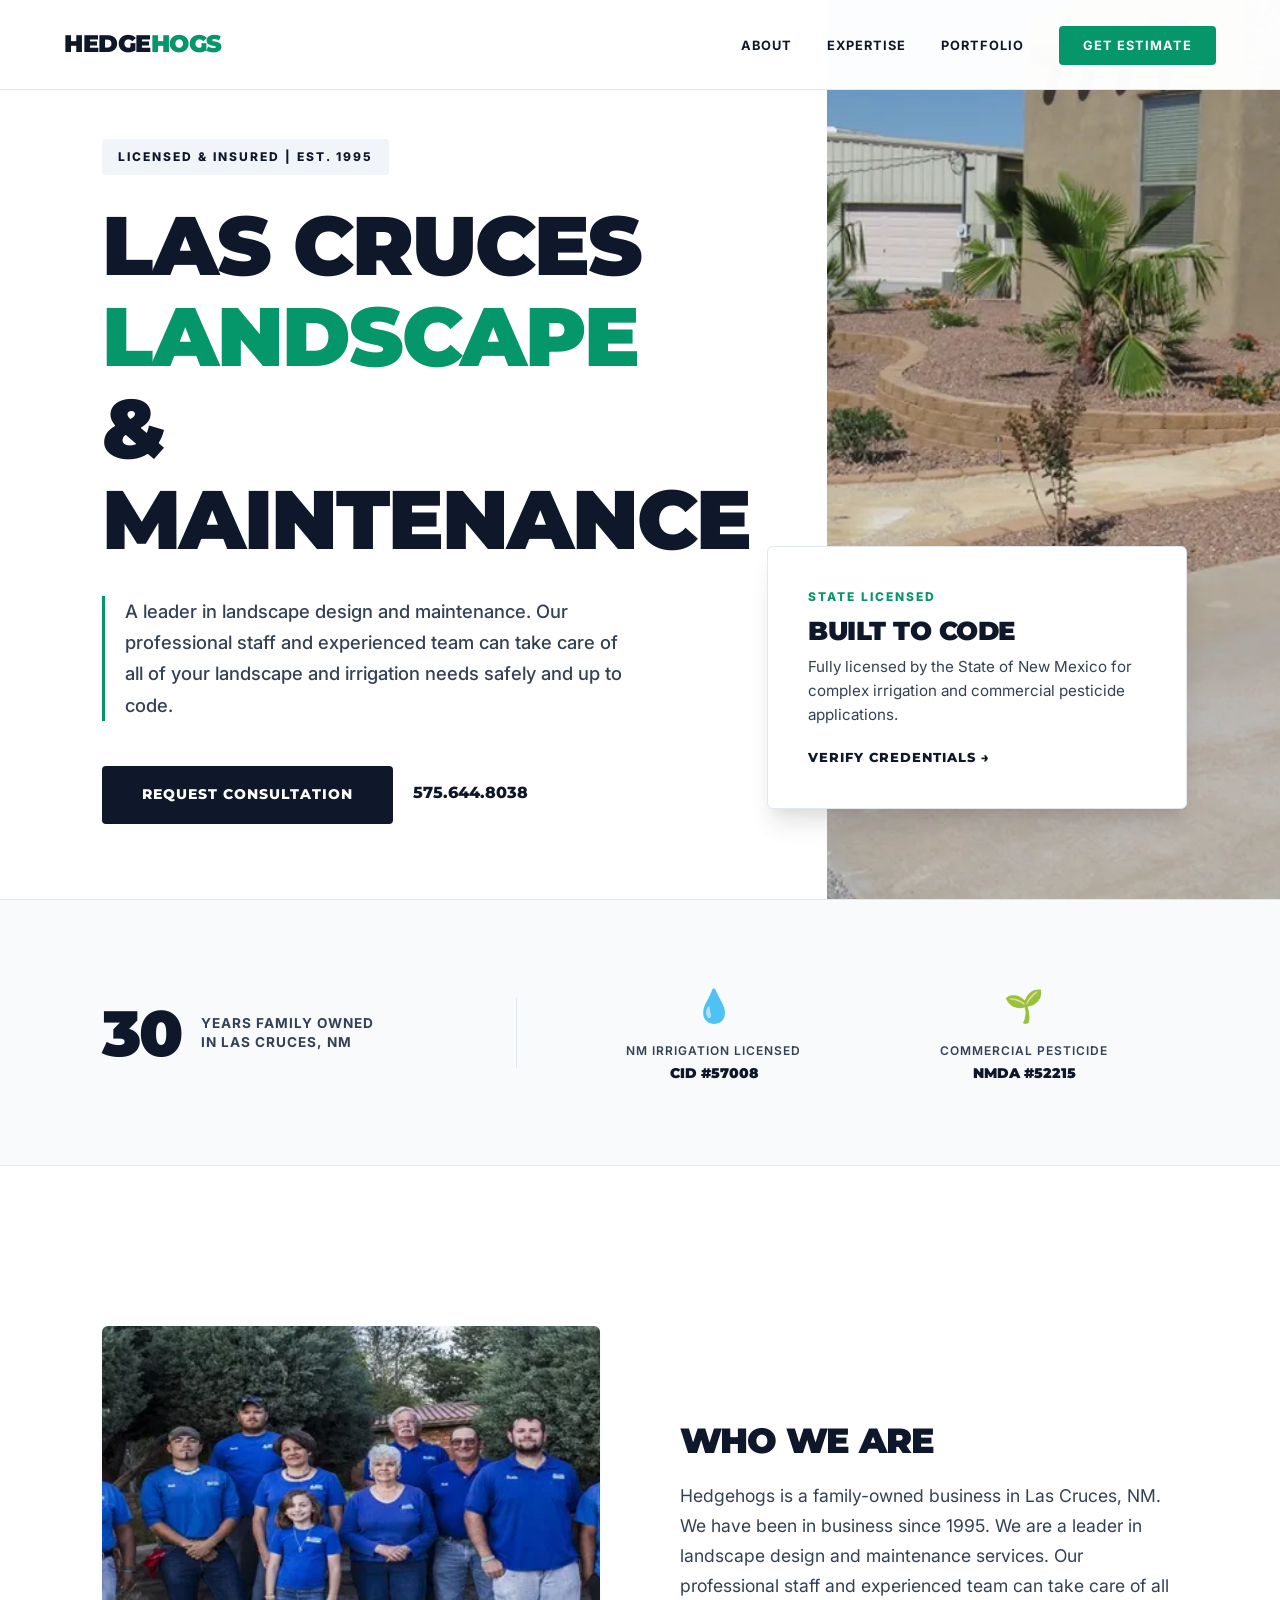
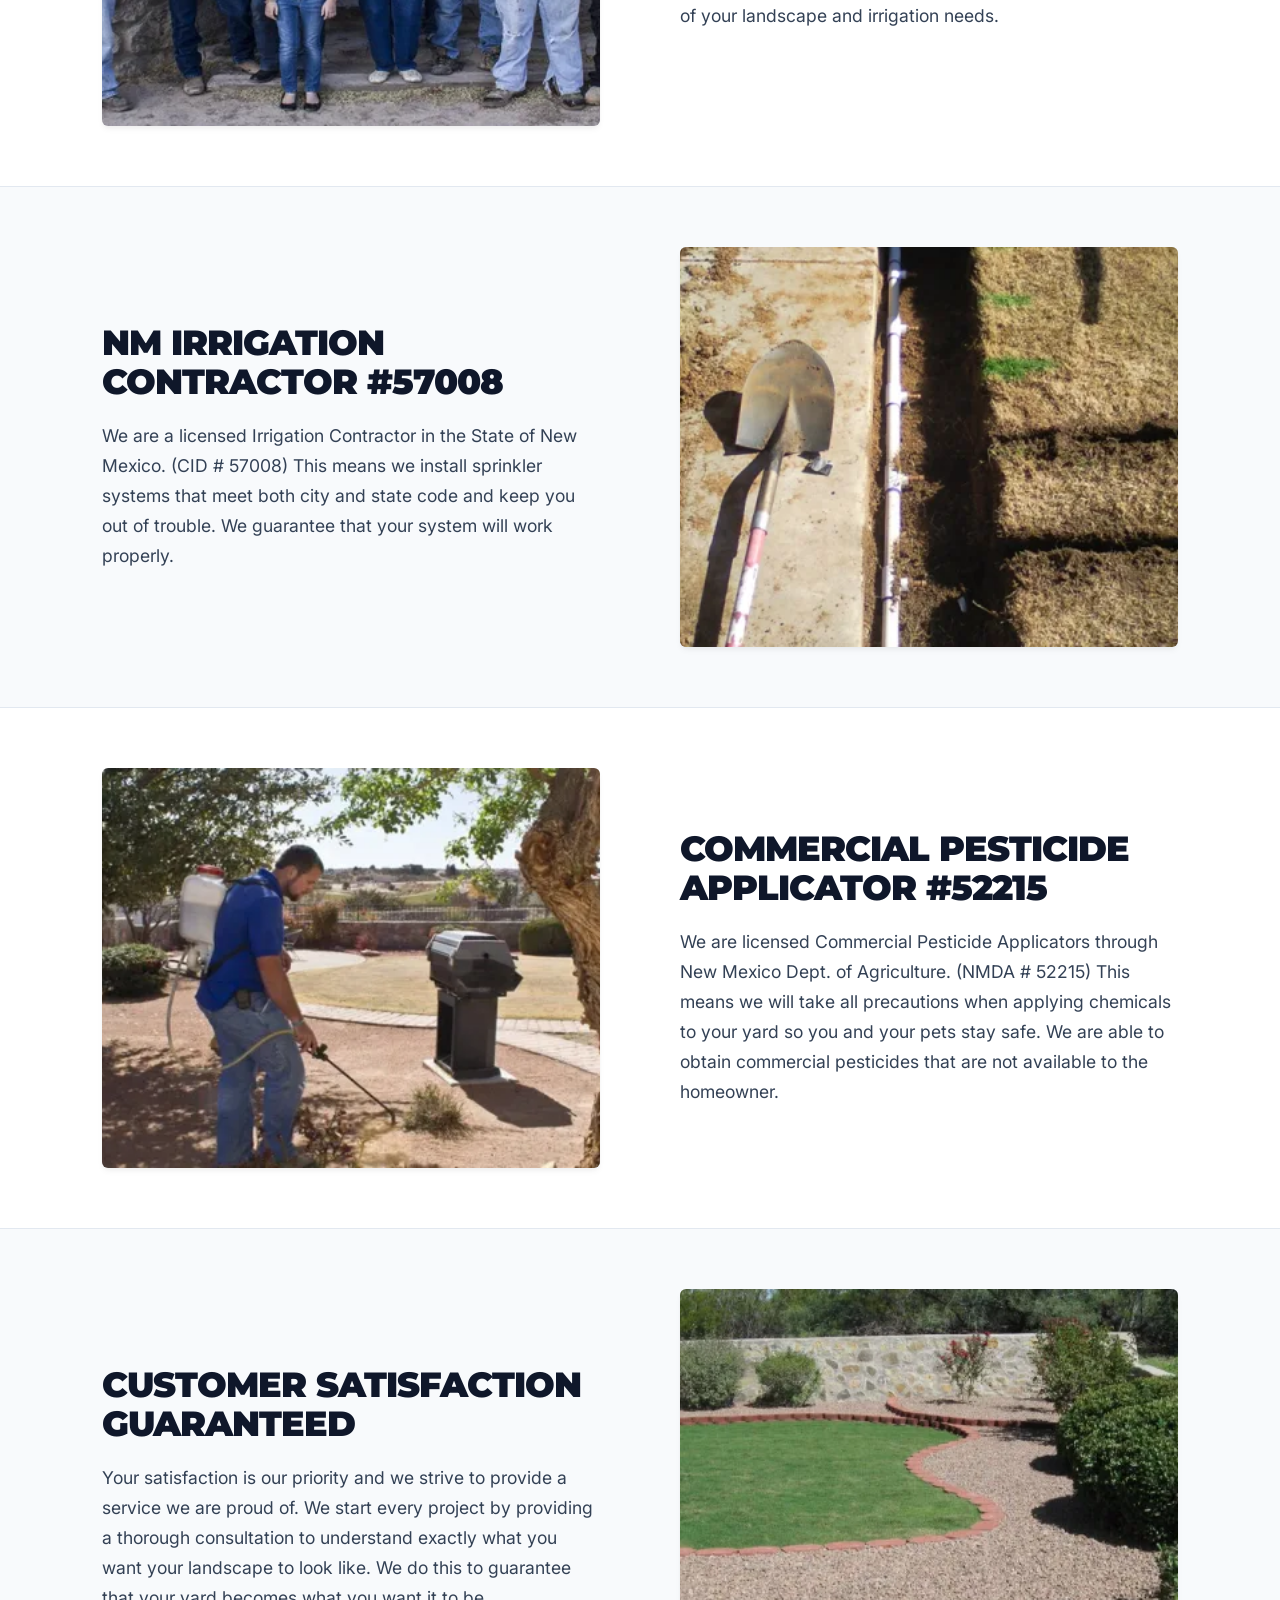
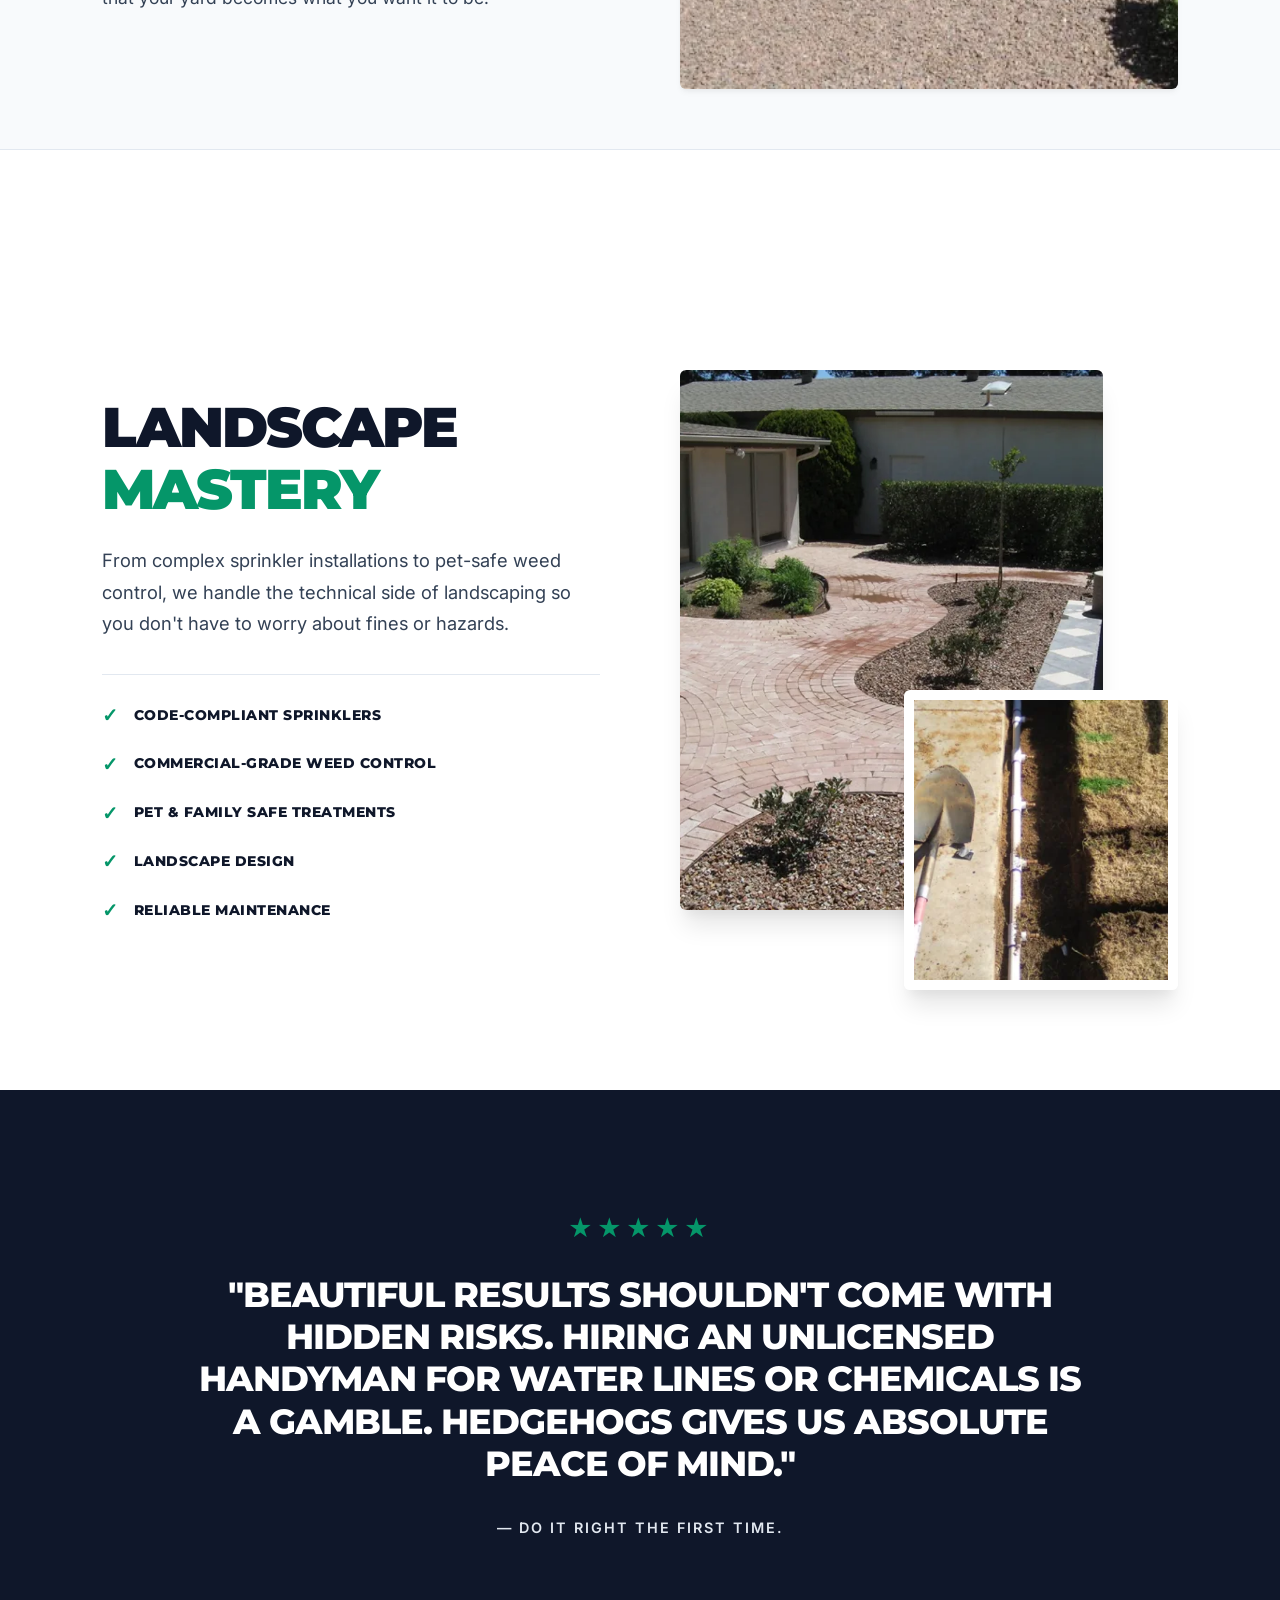
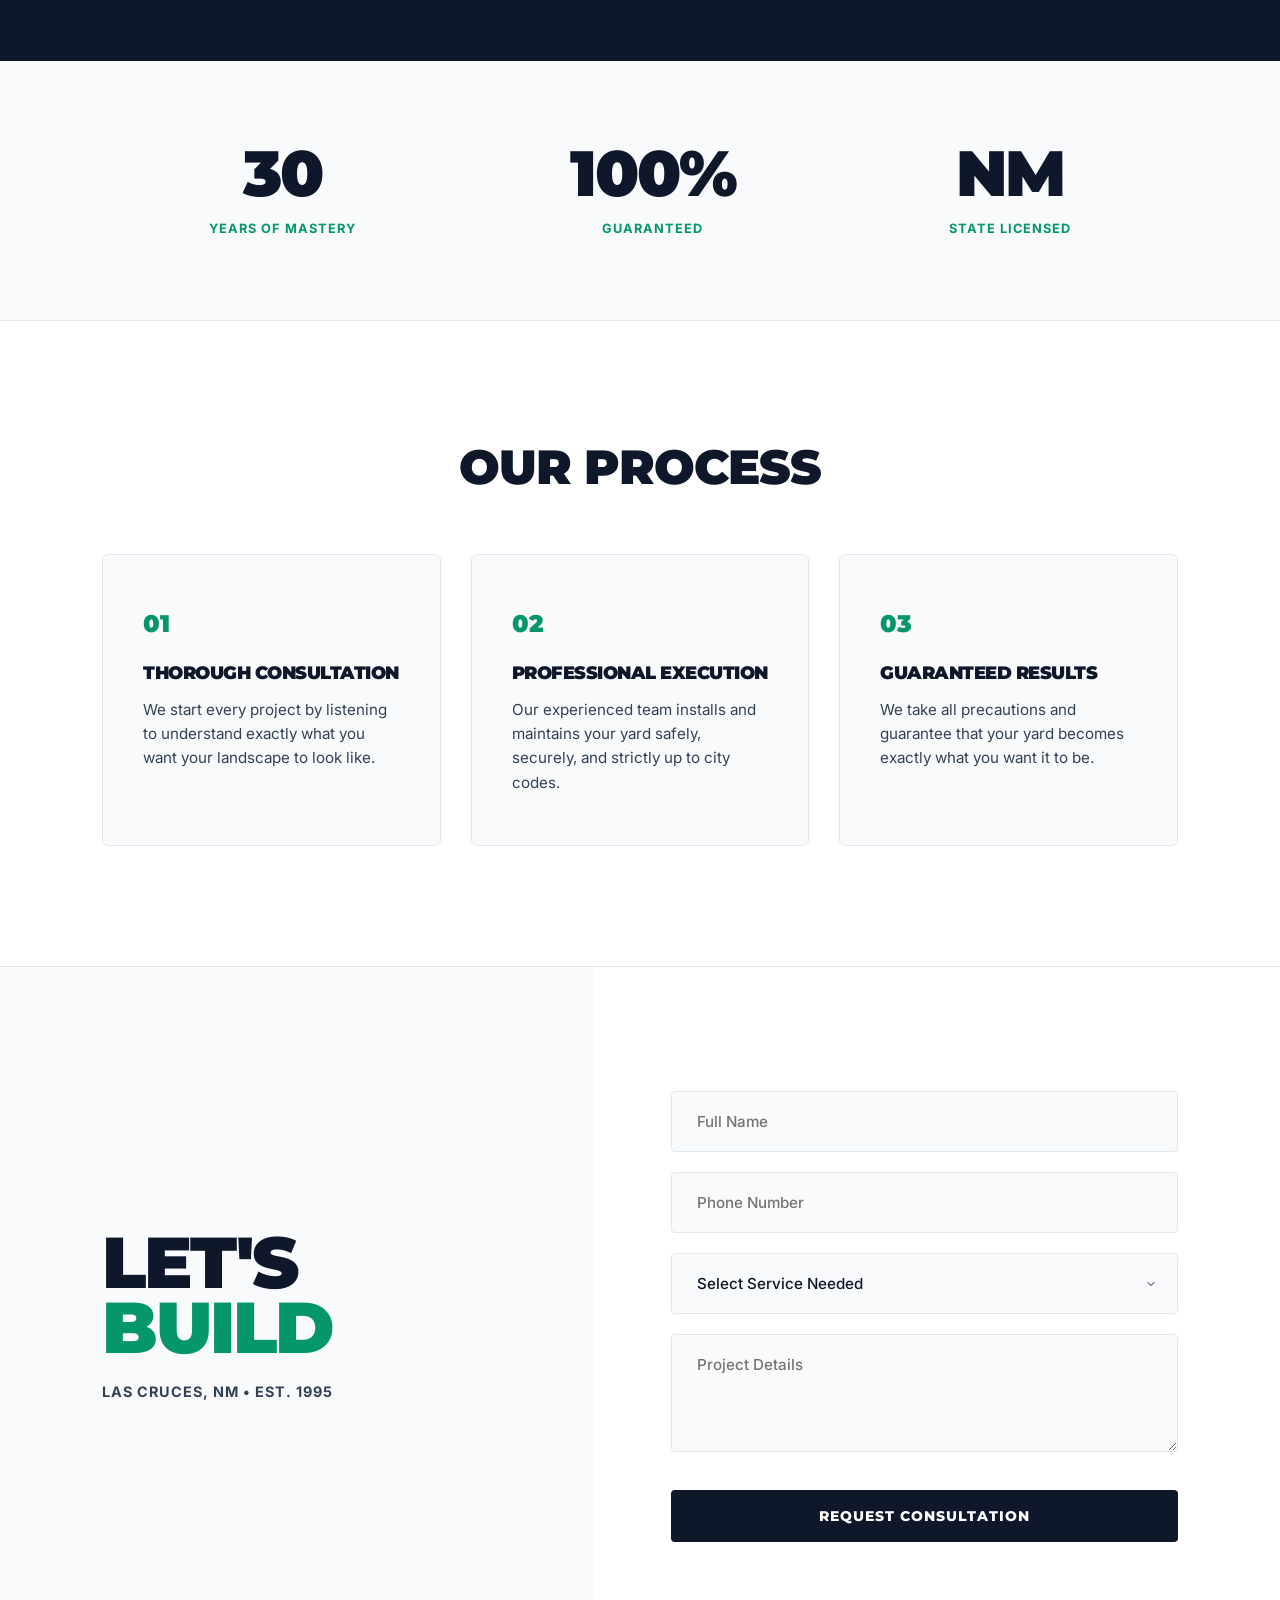
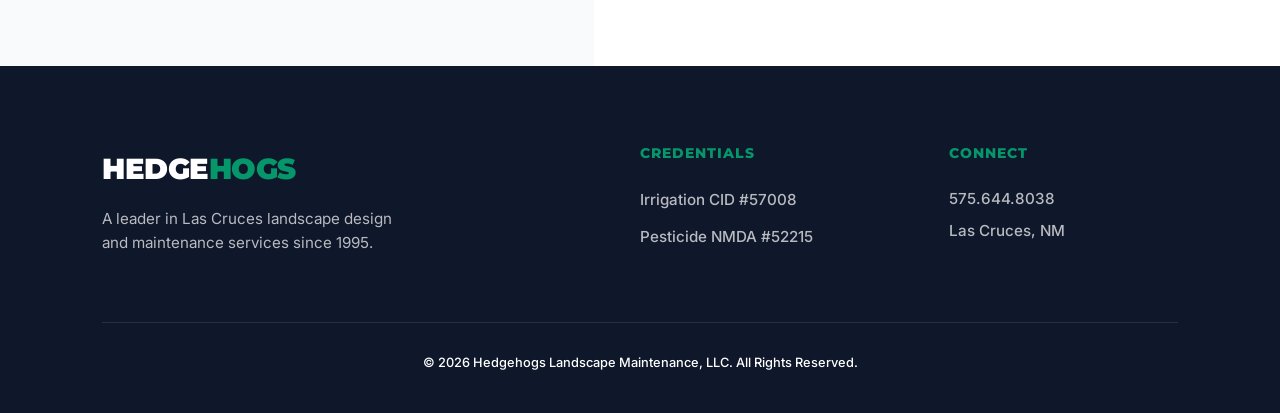
==== commit abc30218: "new version of site" ====
--- a/hedgehogs-landscape/index.html
+++ b/hedgehogs-landscape/index.html
@@ -1226,7 +1226,7 @@
                 style="background-image: url('images/pavers.webp');">
             </div>
             <div class="accent-img"
-                style="background-image: url('https://images.unsplash.com/photo-1592424001713-b9b5f54cc270?auto=format&fit=crop&w=800&q=80');">
+                style="background-image: url('images/irrigation.webp');">
             </div>
         </div>
     </section>
